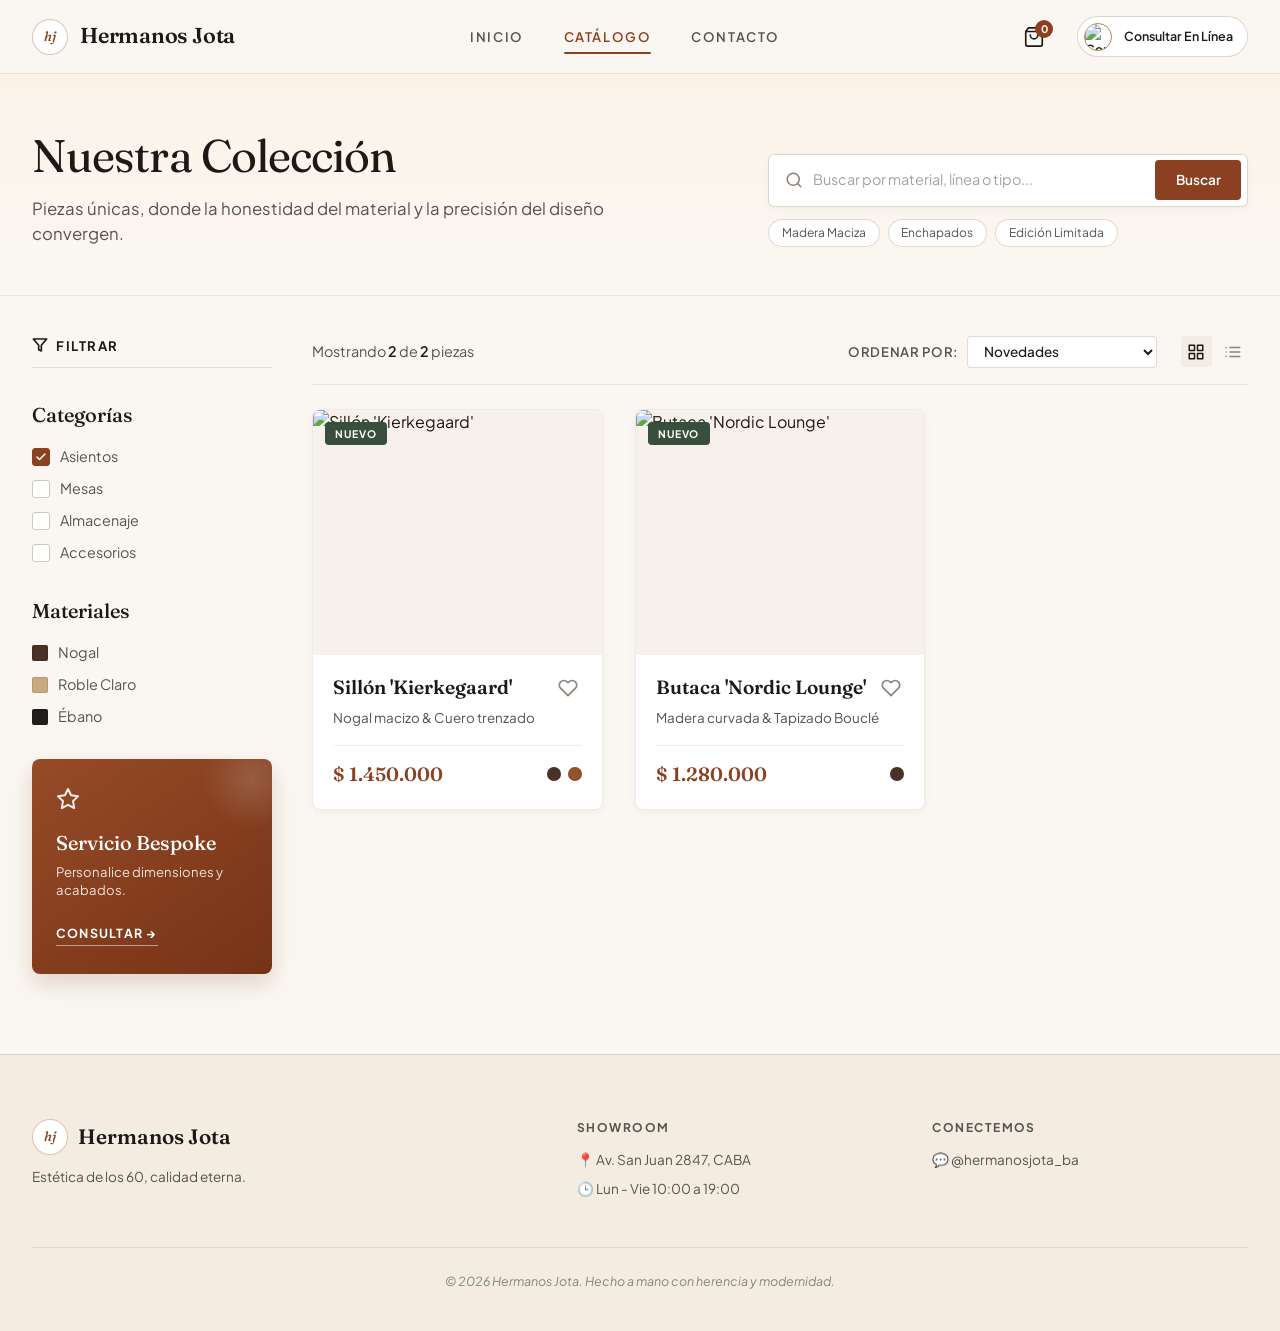
==== catalogo.html @ a41b7f8a "feat(catalog): create Hermanos Jota catalog view with bespoke filters and mid-century modern design" ====
<!DOCTYPE html>
<html lang="es">
<head>
  <meta charset="UTF-8">
  <meta name="viewport" content="width=device-width, initial-scale=1.0">
  <title>Nuestra Colección | Hermanos Jota - Mueblería de Autor</title>
  <meta name="description" content="Piezas únicas, donde la honestidad del material y la precisión del diseño convergen. Estética de los 60, calidad eterna.">
  <link rel="stylesheet" href="styles.css">
  <link rel="icon" href="data:image/svg+xml,<svg xmlns='http://www.w3.org/2000/svg' viewBox='0 0 100 100'><text y='.9em' font-size='90'>🪑</text></svg>">
</head>
<body>

  <!-- SITE HEADER -->
  <header class="site-header" id="siteHeader">
    <div class="nav-container">
      <a href="index.html" class="brand-logo">
        <span class="monogram-badge">hj</span>
        <span>Hermanos Jota</span>
      </a>

      <nav class="main-nav">
        <a href="#inicio" class="nav-link">Inicio</a>
        <a href="index.html" class="nav-link active">Catálogo</a>
        <a href="#contacto" class="nav-link">Contacto</a>
      </nav>

      <div class="nav-actions">
        <button class="cart-button" id="cartBtn" onclick="openCartModal()" aria-label="Ver carrito">
          <svg width="22" height="22" viewBox="0 0 24 24" fill="none" stroke="currentColor" stroke-width="1.8" stroke-linecap="round" stroke-linejoin="round">
            <path d="M6 2L3 6v14a2 2 0 0 0 2 2h14a2 2 0 0 0 2-2V6l-3-4z"></path>
            <line x1="3" y1="6" x2="21" y2="6"></line>
            <path d="M16 10a4 4 0 0 1-8 0"></path>
          </svg>
          <span class="cart-badge" id="cartCount">0</span>
        </button>

        <div class="consultant-pill" onclick="openBespokeModal('Consulta General')">
          <img src="https://images.unsplash.com/photo-1534528741775-53994a69daeb?auto=format&fit=crop&w=100&q=80" alt="Consultor en línea" class="consultant-avatar">
          <span>Consultar En Línea</span>
        </div>
      </div>
    </div>
  </header>

  <!-- HERO SECTION -->
  <section class="catalog-hero">
    <div class="hero-container">
      <div class="hero-copy">
        <h1 class="hero-title">Nuestra Colección</h1>
        <p class="hero-subtitle">Piezas únicas, donde la honestidad del material y la precisión del diseño convergen.</p>
      </div>

      <div class="hero-search-wrapper">
        <div class="search-box">
          <span class="search-icon">
            <svg width="18" height="18" viewBox="0 0 24 24" fill="none" stroke="currentColor" stroke-width="2" stroke-linecap="round" stroke-linejoin="round">
              <circle cx="11" cy="11" r="8"></circle>
              <line x1="21" y1="21" x2="16.65" y2="16.65"></line>
            </svg>
          </span>
          <input type="text" id="searchInput" class="search-input" placeholder="Buscar por material, línea o tipo...">
          <button id="searchBtn" class="search-btn">Buscar</button>
        </div>

        <div class="quick-tags">
          <button class="quick-tag-pill" data-tag="madera-maciza">Madera Maciza</button>
          <button class="quick-tag-pill" data-tag="enchapados">Enchapados</button>
          <button class="quick-tag-pill" data-tag="edicion-limitada">Edición Limitada</button>
        </div>
      </div>
    </div>
  </section>

  <!-- MAIN CATALOG CONTENT -->
  <main class="catalog-content-section" id="catalogSection">
    <div class="catalog-layout">
      
      <!-- SIDEBAR FILTERS -->
      <aside class="catalog-sidebar">
        <div class="filter-header">
          <svg width="16" height="16" viewBox="0 0 24 24" fill="none" stroke="currentColor" stroke-width="2.5" stroke-linecap="round" stroke-linejoin="round">
            <polygon points="22 3 2 3 10 12.46 10 19 14 21 14 12.46 22 3"></polygon>
          </svg>
          <span>FILTRAR</span>
        </div>

        <!-- Categorías -->
        <div class="filter-group">
          <h3 class="filter-group-title">Categorías</h3>
          <ul class="filter-list">
            <li class="filter-item active" data-category="asientos">
              <span class="custom-checkbox">
                <svg width="12" height="12" viewBox="0 0 24 24" fill="none" stroke="currentColor" stroke-width="3" stroke-linecap="round" stroke-linejoin="round">
                  <polyline points="20 6 9 17 4 12"></polyline>
                </svg>
              </span>
              <span>Asientos</span>
            </li>
            <li class="filter-item" data-category="mesas">
              <span class="custom-checkbox">
                <svg width="12" height="12" viewBox="0 0 24 24" fill="none" stroke="currentColor" stroke-width="3" stroke-linecap="round" stroke-linejoin="round">
                  <polyline points="20 6 9 17 4 12"></polyline>
                </svg>
              </span>
              <span>Mesas</span>
            </li>
            <li class="filter-item" data-category="almacenaje">
              <span class="custom-checkbox">
                <svg width="12" height="12" viewBox="0 0 24 24" fill="none" stroke="currentColor" stroke-width="3" stroke-linecap="round" stroke-linejoin="round">
                  <polyline points="20 6 9 17 4 12"></polyline>
                </svg>
              </span>
              <span>Almacenaje</span>
            </li>
            <li class="filter-item" data-category="accesorios">
              <span class="custom-checkbox">
                <svg width="12" height="12" viewBox="0 0 24 24" fill="none" stroke="currentColor" stroke-width="3" stroke-linecap="round" stroke-linejoin="round">
                  <polyline points="20 6 9 17 4 12"></polyline>
                </svg>
              </span>
              <span>Accesorios</span>
            </li>
          </ul>
        </div>

        <!-- Materiales -->
        <div class="filter-group">
          <h3 class="filter-group-title">Materiales</h3>
          <ul class="filter-list">
            <li class="filter-item active" data-material="nogal">
              <span class="material-swatch-box nogal"></span>
              <span>Nogal</span>
            </li>
            <li class="filter-item" data-material="roble">
              <span class="material-swatch-box roble"></span>
              <span>Roble Claro</span>
            </li>
            <li class="filter-item" data-material="ebano">
              <span class="material-swatch-box ebano"></span>
              <span>Ébano</span>
            </li>
          </ul>
        </div>

        <!-- Bespoke Callout Banner -->
        <div class="bespoke-card">
          <div class="bespoke-icon">
            <svg width="24" height="24" viewBox="0 0 24 24" fill="none" stroke="currentColor" stroke-width="2" stroke-linecap="round" stroke-linejoin="round">
              <path d="M12 2l3.09 6.26L22 9.27l-5 4.87 1.18 6.88L12 17.77l-6.18 3.25L7 14.14 2 9.27l6.91-1.01L12 2z"></path>
            </svg>
          </div>
          <h4 class="bespoke-title">Servicio Bespoke</h4>
          <p class="bespoke-text">Personalice dimensiones y acabados.</p>
          <a class="bespoke-cta" onclick="openBespokeModal()">
            CONSULTAR &rarr;
          </a>
        </div>
      </aside>

      <!-- MAIN CATALOG AREA -->
      <section class="catalog-main">
        <div class="catalog-toolbar">
          <div class="results-count">
            Mostrando <strong id="shownCount">12</strong> de <strong id="totalPiecesCount">48</strong> piezas
          </div>

          <div class="toolbar-controls">
            <div class="sort-wrapper">
              <span>ORDENAR POR:</span>
              <select id="sortSelect" class="sort-select">
                <option value="novedades">Novedades</option>
                <option value="precio-asc">Precio: Menor a Mayor</option>
                <option value="precio-desc">Precio: Mayor a Menor</option>
                <option value="alfabetico">Nombre (A - Z)</option>
              </select>
            </div>

            <div class="view-modes">
              <button class="view-btn active" id="gridViewBtn" title="Vista en cuadrícula">
                <svg width="18" height="18" viewBox="0 0 24 24" fill="none" stroke="currentColor" stroke-width="2" stroke-linecap="round" stroke-linejoin="round">
                  <rect x="3" y="3" width="7" height="7"></rect>
                  <rect x="14" y="3" width="7" height="7"></rect>
                  <rect x="14" y="14" width="7" height="7"></rect>
                  <rect x="3" y="14" width="7" height="7"></rect>
                </svg>
              </button>
              <button class="view-btn" id="listViewBtn" title="Vista en lista">
                <svg width="18" height="18" viewBox="0 0 24 24" fill="none" stroke="currentColor" stroke-width="2" stroke-linecap="round" stroke-linejoin="round">
                  <line x1="8" y1="6" x2="21" y2="6"></line>
                  <line x1="8" y1="12" x2="21" y2="12"></line>
                  <line x1="8" y1="18" x2="21" y2="18"></line>
                  <line x1="3" y1="6" x2="3.01" y2="6"></line>
                  <line x1="3" y1="12" x2="3.01" y2="12"></line>
                  <line x1="3" y1="18" x2="3.01" y2="18"></line>
                </svg>
              </button>
            </div>
          </div>
        </div>

        <!-- PRODUCTS GRID -->
        <div class="products-grid" id="productsGrid">
          <!-- Populated dynamically by app.js -->
        </div>

        <!-- PAGINATION -->
        <nav class="pagination-wrapper" id="paginationContainer" aria-label="Navegación de páginas">
          <!-- Populated by app.js -->
        </nav>
      </section>
    </div>
  </main>

  <!-- FOOTER -->
  <footer class="site-footer" id="contacto">
    <div class="footer-container">
      <div class="footer-brand">
        <div class="footer-brand-title">
          <span class="monogram-badge">hj</span>
          <span>Hermanos Jota</span>
        </div>
        <p class="footer-brand-tagline">Estética de los 60, calidad eterna.</p>
      </div>

      <div>
        <h4 class="footer-col-title">SHOWROOM</h4>
        <div class="footer-col-content">
          <p>📍 Av. San Juan 2847, CABA</p>
          <p>🕒 Lun - Vie 10:00 a 19:00</p>
        </div>
      </div>

      <div>
        <h4 class="footer-col-title">CONECTEMOS</h4>
        <div class="footer-col-content">
          <p>💬 <a href="https://instagram.com" target="_blank" rel="noopener">@hermanosjota_ba</a></p>
        </div>
      </div>
    </div>

    <div class="footer-bottom">
      &copy; 2026 Hermanos Jota. Hecho a mano con herencia y modernidad.
    </div>
  </footer>

  <!-- MODALS -->
  <!-- Product Details Modal -->
  <div class="modal-backdrop" id="productModal">
    <div class="modal-card">
      <button class="modal-close" onclick="closeModal('productModal')">&times;</button>
      <div id="productModalContent"></div>
    </div>
  </div>

  <!-- Bespoke Service Modal -->
  <div class="modal-backdrop" id="bespokeModal">
    <div class="modal-card">
      <button class="modal-close" onclick="closeModal('bespokeModal')">&times;</button>
      <h2 class="modal-title">Servicio Bespoke</h2>
      <p class="modal-subtitle">Cuéntanos sobre tu proyecto a medida y nuestro equipo de ebanistas te asesorará.</p>
      <form id="bespokeForm">
        <div class="form-group">
          <label class="form-label">Pieza o Tipología</label>
          <input type="text" id="bespokePieceInput" class="form-input" placeholder="Ej. Mesa Comedor o Credenza especial" required>
        </div>
        <div class="form-group">
          <label class="form-label">Madera / Acabado deseado</label>
          <select class="form-select">
            <option>Nogal Macizo</option>
            <option>Roble Claro al Aceite</option>
            <option>Ébano / Fresno Teñido</option>
            <option>Lenga Patagónica</option>
          </select>
        </div>
        <div class="form-group">
          <label class="form-label">Dimensiones aproximadas (cm)</label>
          <input type="text" class="form-input" placeholder="Ej. 240cm x 110cm x 75cm">
        </div>
        <div class="form-group">
          <label class="form-label">Email o WhatsApp de contacto</label>
          <input type="text" class="form-input" placeholder="tu@email.com o +54 9 11..." required>
        </div>
        <div class="form-group">
          <label class="form-label">Detalles adicionales</label>
          <textarea class="form-textarea" rows="3" placeholder="Comentarios sobre el espacio, vetas, herrajes..."></textarea>
        </div>
        <button type="submit" class="submit-btn">Enviar Solicitud</button>
      </form>
    </div>
  </div>

  <!-- Cart / Selection Modal -->
  <div class="modal-backdrop" id="cartModal">
    <div class="modal-card">
      <button class="modal-close" onclick="closeModal('cartModal')">&times;</button>
      <h2 class="modal-title">Tu Selección de Cotización</h2>
      <p class="modal-subtitle">Revisa las piezas seleccionadas para coordinar visita o envío.</p>
      <div id="cartItemsList" style="margin-bottom: 1.5rem;"></div>
      <div style="display: flex; justify-content: space-between; align-items: center; padding: 1rem 0; border-top: 2px solid var(--bg-secondary); margin-bottom: 1.5rem;">
        <span style="font-weight: 600; font-size: 1.1rem;">Estimado Total:</span>
        <span id="cartTotalAmount" style="font-family: var(--font-serif); font-size: 1.35rem; color: var(--accent-rust); font-weight: 700;">$ 0</span>
      </div>
      <button class="btn-primary" style="width: 100%;" onclick="closeModal('cartModal'); showToast('Cotización enviada a Hermanos Jota', '✓');">
        Solicitar Presupuesto Formal
      </button>
    </div>
  </div>

  <!-- Toast Notification Container -->
  <div class="toast-container" id="toastContainer"></div>

  <script src="app.js"></script>
</body>
</html>
---- styles.css ----
/* ==========================================================================
   HERMANOS JOTA - Mid-Century Modern Design System & Catalog Styles
   ========================================================================== */

@import url('https://fonts.googleapis.com/css2?family=Cinzel:wght@500;600;700&family=Fraunces:ital,opsz,wght@0,9..144,300..700;1,9..144,300..700&family=Plus+Jakarta+Sans:wght@300;400;500;600;700&display=swap');

:root {
  /* Color Palette - Warm Mid-Century Natural Tones */
  --bg-primary: #FAF7F2;
  --bg-secondary: #F3ECE2;
  --bg-tertiary: #EDE4D7;
  --bg-card: #FFFFFF;
  
  --text-primary: #1C1917;
  --text-secondary: #57534E;
  --text-muted: #8C827A;
  --text-light: #FAF7F2;
  
  --accent-rust: #8C4022;
  --accent-rust-hover: #73331A;
  --accent-rust-light: #FBF0EB;
  --accent-olive: #3D5A40;
  --accent-olive-bg: #EAF0EB;
  --accent-gold: #B48448;
  --accent-sand: #D8CCBE;
  
  /* Wood finishes */
  --wood-nogal: #4A3326;
  --wood-roble: #C9A980;
  --wood-ebano: #221E1C;
  --wood-cuero: #93532C;
  
  /* Typography */
  --font-serif: 'Fraunces', 'Cinzel', Georgia, serif;
  --font-sans: 'Plus Jakarta Sans', -apple-system, BlinkMacSystemFont, 'Segoe UI', Roboto, sans-serif;
  
  /* Elevation & Shadows */
  --shadow-sm: 0 2px 8px rgba(28, 25, 23, 0.04);
  --shadow-md: 0 8px 24px rgba(28, 25, 23, 0.06);
  --shadow-lg: 0 16px 36px rgba(28, 25, 23, 0.1);
  --shadow-hover: 0 20px 40px rgba(140, 64, 34, 0.08);
  
  /* Transitions */
  --transition-fast: 0.15s cubic-bezier(0.16, 1, 0.3, 1);
  --transition-smooth: 0.3s cubic-bezier(0.16, 1, 0.3, 1);
  --transition-bounce: 0.5s cubic-bezier(0.34, 1.56, 0.64, 1);
}

/* Reset & Base */
*, *::before, *::after {
  box-sizing: border-box;
  margin: 0;
  padding: 0;
}

html {
  scroll-behavior: smooth;
  font-size: 16px;
}

body {
  font-family: var(--font-sans);
  background-color: var(--bg-primary);
  color: var(--text-primary);
  line-height: 1.5;
  -webkit-font-smoothing: antialiased;
  -moz-osx-font-smoothing: grayscale;
  min-height: 100vh;
  display: flex;
  flex-direction: column;
}

img {
  max-width: 100%;
  height: auto;
  display: block;
}

button, input, select, textarea {
  font: inherit;
}

a {
  color: inherit;
  text-decoration: none;
}

/* ==========================================================================
   HEADER & NAVIGATION
   ========================================================================== */
.site-header {
  position: sticky;
  top: 0;
  z-index: 100;
  background-color: rgba(250, 247, 242, 0.95);
  backdrop-filter: blur(12px);
  -webkit-backdrop-filter: blur(12px);
  border-bottom: 1px solid rgba(216, 204, 190, 0.5);
  transition: box-shadow var(--transition-smooth);
}

.site-header.scrolled {
  box-shadow: var(--shadow-sm);
}

.nav-container {
  max-width: 1320px;
  margin: 0 auto;
  padding: 1rem 2rem;
  display: flex;
  align-items: center;
  justify-content: space-between;
}

.brand-logo {
  display: flex;
  align-items: center;
  gap: 0.75rem;
  font-family: var(--font-serif);
  font-size: 1.35rem;
  font-weight: 600;
  letter-spacing: -0.01em;
  color: var(--text-primary);
}

.monogram-badge {
  width: 36px;
  height: 36px;
  border-radius: 50%;
  border: 1px solid rgba(140, 64, 34, 0.3);
  display: flex;
  align-items: center;
  justify-content: center;
  font-family: var(--font-serif);
  font-size: 0.85rem;
  font-style: italic;
  font-weight: 500;
  color: var(--accent-rust);
  background-color: #FFFFFF;
}

.main-nav {
  display: flex;
  align-items: center;
  gap: 2.5rem;
}

.nav-link {
  font-size: 0.82rem;
  font-weight: 600;
  letter-spacing: 0.12em;
  text-transform: uppercase;
  color: var(--text-secondary);
  position: relative;
  padding: 0.25rem 0;
  transition: color var(--transition-fast);
}

.nav-link:hover {
  color: var(--accent-rust);
}

.nav-link.active {
  color: var(--accent-rust);
}

.nav-link.active::after {
  content: '';
  position: absolute;
  bottom: -4px;
  left: 0;
  width: 100%;
  height: 2px;
  background-color: var(--accent-rust);
  border-radius: 1px;
}

.nav-actions {
  display: flex;
  align-items: center;
  gap: 1.5rem;
}

.cart-button {
  background: transparent;
  border: none;
  cursor: pointer;
  position: relative;
  padding: 0.5rem;
  display: flex;
  align-items: center;
  color: var(--text-primary);
  transition: transform var(--transition-fast);
}

.cart-button:hover {
  transform: scale(1.08);
}

.cart-badge {
  position: absolute;
  top: 2px;
  right: 0px;
  background-color: var(--accent-rust);
  color: #FFFFFF;
  font-size: 0.65rem;
  font-weight: 700;
  width: 18px;
  height: 18px;
  border-radius: 50%;
  display: flex;
  align-items: center;
  justify-content: center;
}

.consultant-pill {
  display: flex;
  align-items: center;
  gap: 0.75rem;
  padding: 0.35rem 0.85rem 0.35rem 0.4rem;
  border-radius: 9999px;
  background: #FFFFFF;
  border: 1px solid rgba(216, 204, 190, 0.8);
  font-size: 0.78rem;
  font-weight: 600;
  color: var(--text-primary);
  cursor: pointer;
  transition: all var(--transition-smooth);
}

.consultant-pill:hover {
  border-color: var(--accent-rust);
  box-shadow: var(--shadow-sm);
  transform: translateY(-1px);
}

.consultant-avatar {
  width: 28px;
  height: 28px;
  border-radius: 50%;
  object-fit: cover;
  border: 1px solid var(--accent-gold);
}

/* ==========================================================================
   HERO / BANNER SECTION
   ========================================================================== */
.catalog-hero {
  background: linear-gradient(180deg, #FBF3E8 0%, #FAF7F2 100%);
  padding: 3.5rem 2rem 3rem;
  border-bottom: 1px solid rgba(216, 204, 190, 0.4);
}

.hero-container {
  max-width: 1320px;
  margin: 0 auto;
  display: flex;
  flex-direction: column;
  gap: 2rem;
}

@media (min-width: 992px) {
  .hero-container {
    flex-direction: row;
    align-items: flex-end;
    justify-content: space-between;
  }
}

.hero-copy {
  max-width: 580px;
}

.hero-title {
  font-family: var(--font-serif);
  font-size: 2.85rem;
  font-weight: 400;
  line-height: 1.15;
  letter-spacing: -0.02em;
  color: var(--text-primary);
  margin-bottom: 0.85rem;
}

.hero-subtitle {
  font-size: 1.05rem;
  color: var(--text-secondary);
  line-height: 1.5;
  font-weight: 400;
}

.hero-search-wrapper {
  max-width: 480px;
  width: 100%;
  display: flex;
  flex-direction: column;
  gap: 0.75rem;
}

.search-box {
  display: flex;
  background-color: #FFFFFF;
  border: 1px solid rgba(216, 204, 190, 0.8);
  border-radius: 6px;
  padding: 0.35rem 0.35rem 0.35rem 1rem;
  align-items: center;
  box-shadow: var(--shadow-sm);
  transition: all var(--transition-fast);
}

.search-box:focus-within {
  border-color: var(--accent-rust);
  box-shadow: 0 0 0 3px rgba(140, 64, 34, 0.12);
}

.search-icon {
  color: var(--text-muted);
  margin-right: 0.6rem;
  display: flex;
  align-items: center;
}

.search-input {
  border: none;
  outline: none;
  background: transparent;
  width: 100%;
  font-size: 0.9rem;
  color: var(--text-primary);
}

.search-input::placeholder {
  color: #A8A29E;
}

.search-btn {
  background-color: var(--accent-rust);
  color: #FFFFFF;
  border: none;
  border-radius: 4px;
  padding: 0.6rem 1.3rem;
  font-size: 0.85rem;
  font-weight: 600;
  cursor: pointer;
  transition: background-color var(--transition-fast);
}

.search-btn:hover {
  background-color: var(--accent-rust-hover);
}

.quick-tags {
  display: flex;
  flex-wrap: wrap;
  gap: 0.5rem;
}

.quick-tag-pill {
  background-color: #FFFFFF;
  border: 1px solid rgba(216, 204, 190, 0.7);
  border-radius: 9999px;
  padding: 0.25rem 0.8rem;
  font-size: 0.75rem;
  color: var(--text-secondary);
  cursor: pointer;
  transition: all var(--transition-fast);
}

.quick-tag-pill:hover,
.quick-tag-pill.active {
  background-color: var(--accent-rust-light);
  border-color: var(--accent-rust);
  color: var(--accent-rust);
  font-weight: 600;
}

/* ==========================================================================
   MAIN CATALOG LAYOUT
   ========================================================================== */
.catalog-content-section {
  max-width: 1320px;
  margin: 0 auto;
  padding: 2.5rem 2rem 5rem;
  width: 100%;
}

.catalog-layout {
  display: grid;
  grid-template-columns: 1fr;
  gap: 2.5rem;
}

@media (min-width: 992px) {
  .catalog-layout {
    grid-template-columns: 240px 1fr;
  }
}

/* ==========================================================================
   SIDEBAR & FILTERS
   ========================================================================== */
.catalog-sidebar {
  display: flex;
  flex-direction: column;
  gap: 2rem;
}

.filter-header {
  display: flex;
  align-items: center;
  gap: 0.5rem;
  font-size: 0.82rem;
  font-weight: 700;
  letter-spacing: 0.12em;
  text-transform: uppercase;
  color: var(--text-primary);
  padding-bottom: 0.75rem;
  border-bottom: 1px solid rgba(216, 204, 190, 0.6);
}

.filter-group {
  display: flex;
  flex-direction: column;
  gap: 1rem;
}

.filter-group-title {
  font-family: var(--font-serif);
  font-size: 1.25rem;
  font-weight: 500;
  color: var(--text-primary);
}

.filter-list {
  display: flex;
  flex-direction: column;
  gap: 0.65rem;
  list-style: none;
}

.filter-item {
  display: flex;
  align-items: center;
  gap: 0.65rem;
  cursor: pointer;
  user-select: none;
  font-size: 0.9rem;
  color: var(--text-secondary);
  transition: color var(--transition-fast);
}

.filter-item:hover {
  color: var(--text-primary);
}

.custom-checkbox {
  width: 18px;
  height: 18px;
  border: 1px solid #D1C7BD;
  border-radius: 3px;
  display: flex;
  align-items: center;
  justify-content: center;
  background-color: #FFFFFF;
  transition: all var(--transition-fast);
}

.filter-item.active .custom-checkbox {
  background-color: var(--accent-rust);
  border-color: var(--accent-rust);
}

.filter-item.active .custom-checkbox svg {
  display: block;
}

.custom-checkbox svg {
  display: none;
  stroke: #FFFFFF;
}

.material-swatch-box {
  width: 16px;
  height: 16px;
  border-radius: 2px;
  border: 1px solid rgba(0,0,0,0.1);
  display: inline-block;
}

.material-swatch-box.nogal { background-color: var(--wood-nogal); }
.material-swatch-box.roble { background-color: var(--wood-roble); }
.material-swatch-box.ebano { background-color: var(--wood-ebano); }

/* Bespoke Banner Box */
.bespoke-card {
  background: linear-gradient(145deg, #964B28 0%, #753316 100%);
  color: #FFFFFF;
  border-radius: 8px;
  padding: 1.75rem 1.5rem;
  position: relative;
  overflow: hidden;
  box-shadow: 0 10px 24px rgba(140, 64, 34, 0.2);
}

.bespoke-card::before {
  content: '';
  position: absolute;
  top: -30px;
  right: -30px;
  width: 100px;
  height: 100px;
  background: radial-gradient(circle, rgba(255,255,255,0.15) 0%, rgba(255,255,255,0) 70%);
  border-radius: 50%;
}

.bespoke-icon {
  margin-bottom: 0.85rem;
  opacity: 0.9;
}

.bespoke-title {
  font-family: var(--font-serif);
  font-size: 1.25rem;
  font-weight: 500;
  margin-bottom: 0.5rem;
  line-height: 1.2;
}

.bespoke-text {
  font-size: 0.82rem;
  color: rgba(255, 255, 255, 0.85);
  margin-bottom: 1.25rem;
  line-height: 1.4;
}

.bespoke-cta {
  display: inline-flex;
  align-items: center;
  gap: 0.4rem;
  font-size: 0.78rem;
  font-weight: 700;
  letter-spacing: 0.1em;
  text-transform: uppercase;
  color: #FFFFFF;
  border-bottom: 1px solid rgba(255, 255, 255, 0.5);
  padding-bottom: 2px;
  cursor: pointer;
  transition: all var(--transition-fast);
}

.bespoke-cta:hover {
  border-bottom-color: #FFFFFF;
  transform: translateX(3px);
}

/* ==========================================================================
   CATALOG GRID CONTROLS & PRODUCTS
   ========================================================================== */
.catalog-main {
  display: flex;
  flex-direction: column;
  gap: 1.5rem;
}

.catalog-toolbar {
  display: flex;
  align-items: center;
  justify-content: space-between;
  padding-bottom: 1rem;
  border-bottom: 1px solid rgba(216, 204, 190, 0.5);
  flex-wrap: wrap;
  gap: 1rem;
}

.results-count {
  font-size: 0.9rem;
  color: var(--text-secondary);
}

.results-count strong {
  color: var(--text-primary);
  font-weight: 600;
}

.toolbar-controls {
  display: flex;
  align-items: center;
  gap: 1.5rem;
}

.sort-wrapper {
  display: flex;
  align-items: center;
  gap: 0.5rem;
  font-size: 0.82rem;
  font-weight: 600;
  letter-spacing: 0.05em;
  color: var(--text-secondary);
  text-transform: uppercase;
}

.sort-select {
  border: 1px solid rgba(216, 204, 190, 0.7);
  background: #FFFFFF;
  border-radius: 4px;
  padding: 0.35rem 0.75rem;
  font-size: 0.85rem;
  font-weight: 500;
  color: var(--text-primary);
  cursor: pointer;
  outline: none;
}

.sort-select:focus {
  border-color: var(--accent-rust);
}

.view-modes {
  display: flex;
  align-items: center;
  gap: 0.35rem;
}

.view-btn {
  background: transparent;
  border: none;
  padding: 0.4rem;
  cursor: pointer;
  color: var(--text-muted);
  border-radius: 4px;
  display: flex;
  align-items: center;
  justify-content: center;
  transition: all var(--transition-fast);
}

.view-btn:hover,
.view-btn.active {
  color: var(--text-primary);
  background-color: var(--bg-secondary);
}

/* Products Grid */
.products-grid {
  display: grid;
  grid-template-columns: repeat(1, 1fr);
  gap: 2rem;
}

@media (min-width: 640px) {
  .products-grid {
    grid-template-columns: repeat(2, 1fr);
  }
}

@media (min-width: 1024px) {
  .products-grid {
    grid-template-columns: repeat(3, 1fr);
  }
}

/* List view mode */
.products-grid.list-view {
  grid-template-columns: 1fr;
  gap: 1.5rem;
}

.products-grid.list-view .product-card {
  flex-direction: row;
}

.products-grid.list-view .product-image-container {
  width: 260px;
  padding-top: 0;
  height: 100%;
  min-height: 200px;
  flex-shrink: 0;
}

/* Product Card */
.product-card {
  background: var(--bg-card);
  border-radius: 8px;
  overflow: hidden;
  box-shadow: var(--shadow-sm);
  display: flex;
  flex-direction: column;
  transition: all var(--transition-smooth);
  position: relative;
  border: 1px solid rgba(216, 204, 190, 0.4);
}

.product-card:hover {
  transform: translateY(-4px);
  box-shadow: var(--shadow-hover);
  border-color: rgba(140, 64, 34, 0.3);
}

.product-image-container {
  position: relative;
  width: 100%;
  padding-top: 85%; /* High aesthetic aspect ratio */
  background-color: #F6F1EA;
  overflow: hidden;
}

.product-image {
  position: absolute;
  top: 0;
  left: 0;
  width: 100%;
  height: 100%;
  object-fit: cover;
  transition: transform 0.6s cubic-bezier(0.16, 1, 0.3, 1);
}

.product-card:hover .product-image {
  transform: scale(1.06);
}

/* Badges */
.card-badge {
  position: absolute;
  top: 12px;
  left: 12px;
  padding: 0.25rem 0.65rem;
  border-radius: 4px;
  font-size: 0.65rem;
  font-weight: 700;
  letter-spacing: 0.08em;
  text-transform: uppercase;
  z-index: 2;
}

.badge-nuevo {
  background-color: #384F3B;
  color: #FFFFFF;
}

.badge-agotado {
  background-color: #D3C4B4;
  color: #4A423A;
}

.badge-sustentable {
  background-color: #4D6443;
  color: #FFFFFF;
}

/* Card Content */
.product-info {
  padding: 1.25rem;
  display: flex;
  flex-direction: column;
  gap: 0.45rem;
  flex-grow: 1;
}

.product-header-row {
  display: flex;
  align-items: flex-start;
  justify-content: space-between;
  gap: 0.5rem;
}

.product-title {
  font-family: var(--font-serif);
  font-size: 1.2rem;
  font-weight: 600;
  color: var(--text-primary);
  line-height: 1.25;
  cursor: pointer;
  transition: color var(--transition-fast);
}

.product-title:hover {
  color: var(--accent-rust);
}

.favorite-btn {
  background: transparent;
  border: none;
  cursor: pointer;
  color: var(--text-muted);
  padding: 0.2rem;
  display: flex;
  align-items: center;
  justify-content: center;
  transition: all var(--transition-fast);
}

.favorite-btn:hover {
  color: var(--accent-rust);
  transform: scale(1.15);
}

.favorite-btn.active {
  color: var(--accent-rust);
}

.favorite-btn.active svg {
  fill: var(--accent-rust);
  stroke: var(--accent-rust);
}

.product-desc {
  font-size: 0.84rem;
  color: var(--text-secondary);
  line-height: 1.35;
  min-height: 2.2em;
}

.product-footer-row {
  margin-top: auto;
  padding-top: 0.85rem;
  display: flex;
  align-items: center;
  justify-content: space-between;
  border-top: 1px solid rgba(216, 204, 190, 0.4);
}

.product-price {
  font-family: var(--font-serif);
  font-size: 1.2rem;
  font-weight: 600;
  color: var(--accent-rust);
}

.product-meta {
  display: flex;
  align-items: center;
  gap: 0.4rem;
}

.color-dot {
  width: 14px;
  height: 14px;
  border-radius: 50%;
  border: 1px solid rgba(0,0,0,0.1);
  display: inline-block;
}

.stock-tag {
  background-color: #F2ECE4;
  color: #7D7063;
  padding: 0.15rem 0.45rem;
  border-radius: 4px;
  font-size: 0.7rem;
  font-weight: 600;
}

/* ==========================================================================
   PAGINATION
   ========================================================================== */
.pagination-wrapper {
  display: flex;
  align-items: center;
  justify-content: center;
  gap: 0.4rem;
  margin-top: 3.5rem;
}

.page-btn {
  width: 38px;
  height: 38px;
  border-radius: 4px;
  border: 1px solid transparent;
  background-color: #F1ECE3;
  color: var(--text-secondary);
  font-size: 0.85rem;
  font-weight: 600;
  cursor: pointer;
  display: flex;
  align-items: center;
  justify-content: center;
  transition: all var(--transition-fast);
}

.page-btn:hover:not(:disabled) {
  background-color: #E6DECE;
  color: var(--text-primary);
}

.page-btn:disabled {
  opacity: 0.4;
  cursor: not-allowed;
}

.page-btn.active {
  background-color: #7C3D1E;
  color: #FFFFFF;
}

.page-ellipsis {
  padding: 0 0.35rem;
  color: var(--text-muted);
}

/* ==========================================================================
   FOOTER
   ========================================================================== */
.site-footer {
  background-color: #F4ECE1;
  border-top: 1px solid rgba(216, 204, 190, 0.8);
  padding: 4rem 2rem 2.5rem;
  margin-top: auto;
}

.footer-container {
  max-width: 1320px;
  margin: 0 auto;
  display: grid;
  grid-template-columns: 1fr;
  gap: 2.5rem;
}

@media (min-width: 768px) {
  .footer-container {
    grid-template-columns: 1.6fr 1fr 1fr;
  }
}

.footer-brand {
  display: flex;
  flex-direction: column;
  gap: 0.75rem;
}

.footer-brand-title {
  display: flex;
  align-items: center;
  gap: 0.65rem;
  font-family: var(--font-serif);
  font-size: 1.3rem;
  font-weight: 600;
  color: var(--text-primary);
}

.footer-brand-tagline {
  font-size: 0.85rem;
  color: var(--text-secondary);
}

.footer-col-title {
  font-size: 0.75rem;
  font-weight: 700;
  letter-spacing: 0.12em;
  text-transform: uppercase;
  color: var(--text-secondary);
  margin-bottom: 0.85rem;
}

.footer-col-content {
  display: flex;
  flex-direction: column;
  gap: 0.5rem;
  font-size: 0.85rem;
  color: var(--text-secondary);
}

.footer-col-content a:hover {
  color: var(--accent-rust);
}

.footer-bottom {
  max-width: 1320px;
  margin: 3rem auto 0;
  padding-top: 1.5rem;
  border-top: 1px solid rgba(216, 204, 190, 0.6);
  text-align: center;
  font-size: 0.78rem;
  font-style: italic;
  color: var(--text-muted);
}

/* ==========================================================================
   MODALS & DRAWERS
   ========================================================================== */
.modal-backdrop {
  position: fixed;
  inset: 0;
  background-color: rgba(28, 25, 23, 0.65);
  backdrop-filter: blur(5px);
  -webkit-backdrop-filter: blur(5px);
  z-index: 200;
  display: flex;
  align-items: center;
  justify-content: center;
  padding: 1.5rem;
  opacity: 0;
  visibility: hidden;
  transition: all var(--transition-smooth);
}

.modal-backdrop.open {
  opacity: 1;
  visibility: visible;
}

.modal-card {
  background: var(--bg-card);
  border-radius: 12px;
  max-width: 650px;
  width: 100%;
  max-height: 90vh;
  overflow-y: auto;
  padding: 2.5rem;
  position: relative;
  box-shadow: var(--shadow-lg);
  transform: scale(0.95);
  transition: transform var(--transition-smooth);
}

.modal-backdrop.open .modal-card {
  transform: scale(1);
}

.modal-close {
  position: absolute;
  top: 1.25rem;
  right: 1.25rem;
  background: transparent;
  border: none;
  font-size: 1.5rem;
  color: var(--text-muted);
  cursor: pointer;
  width: 34px;
  height: 34px;
  display: flex;
  align-items: center;
  justify-content: center;
  border-radius: 50%;
  transition: all var(--transition-fast);
}

.modal-close:hover {
  background-color: var(--bg-secondary);
  color: var(--text-primary);
}

.modal-title {
  font-family: var(--font-serif);
  font-size: 1.65rem;
  color: var(--text-primary);
  margin-bottom: 0.5rem;
}

.modal-subtitle {
  font-size: 0.88rem;
  color: var(--text-secondary);
  margin-bottom: 1.75rem;
}

/* Product Detail Modal Content */
.modal-product-layout {
  display: grid;
  grid-template-columns: 1fr;
  gap: 2rem;
}

@media (min-width: 600px) {
  .modal-product-layout {
    grid-template-columns: 1fr 1.2fr;
  }
}

.modal-product-image {
  border-radius: 8px;
  width: 100%;
  height: 280px;
  object-fit: cover;
}

.modal-product-details {
  display: flex;
  flex-direction: column;
  gap: 1rem;
}

.modal-price {
  font-family: var(--font-serif);
  font-size: 1.5rem;
  color: var(--accent-rust);
  font-weight: 700;
}

.modal-actions {
  display: flex;
  gap: 0.75rem;
  margin-top: 1rem;
}

/* Form Styles */
.form-group {
  display: flex;
  flex-direction: column;
  gap: 0.4rem;
  margin-bottom: 1.25rem;
}

.form-label {
  font-size: 0.82rem;
  font-weight: 600;
  color: var(--text-secondary);
}

.form-input,
.form-select,
.form-textarea {
  border: 1px solid rgba(216, 204, 190, 0.9);
  border-radius: 6px;
  padding: 0.7rem 0.85rem;
  font-size: 0.9rem;
  background-color: #FFFFFF;
  color: var(--text-primary);
  outline: none;
  transition: border-color var(--transition-fast);
}

.form-input:focus,
.form-select:focus,
.form-textarea:focus {
  border-color: var(--accent-rust);
  box-shadow: 0 0 0 3px rgba(140, 64, 34, 0.1);
}

.btn-primary {
  background-color: var(--accent-rust);
  color: #FFFFFF;
  border: none;
  border-radius: 6px;
  padding: 0.85rem 1.5rem;
  font-size: 0.9rem;
  font-weight: 600;
  cursor: pointer;
  display: inline-flex;
  align-items: center;
  justify-content: center;
  gap: 0.5rem;
  transition: background-color var(--transition-fast);
}

.btn-primary:hover {
  background-color: var(--accent-rust-hover);
}

.btn-secondary {
  background-color: #F1ECE3;
  color: var(--text-primary);
  border: 1px solid rgba(216, 204, 190, 0.8);
  border-radius: 6px;
  padding: 0.85rem 1.5rem;
  font-size: 0.9rem;
  font-weight: 600;
  cursor: pointer;
  display: inline-flex;
  align-items: center;
  justify-content: center;
  gap: 0.5rem;
  transition: all var(--transition-fast);
}

.btn-secondary:hover {
  background-color: #E6DECE;
}

/* Toast Notifications */
.toast-container {
  position: fixed;
  bottom: 2rem;
  right: 2rem;
  z-index: 300;
  display: flex;
  flex-direction: column;
  gap: 0.5rem;
}

.toast {
  background: var(--text-primary);
  color: #FFFFFF;
  padding: 0.85rem 1.25rem;
  border-radius: 6px;
  font-size: 0.85rem;
  box-shadow: var(--shadow-lg);
  display: flex;
  align-items: center;
  gap: 0.75rem;
  animation: slideUp 0.3s cubic-bezier(0.16, 1, 0.3, 1);
}

@keyframes slideUp {
  from {
    opacity: 0;
    transform: translateY(12px);
  }
  to {
    opacity: 1;
    transform: translateY(0);
  }
}
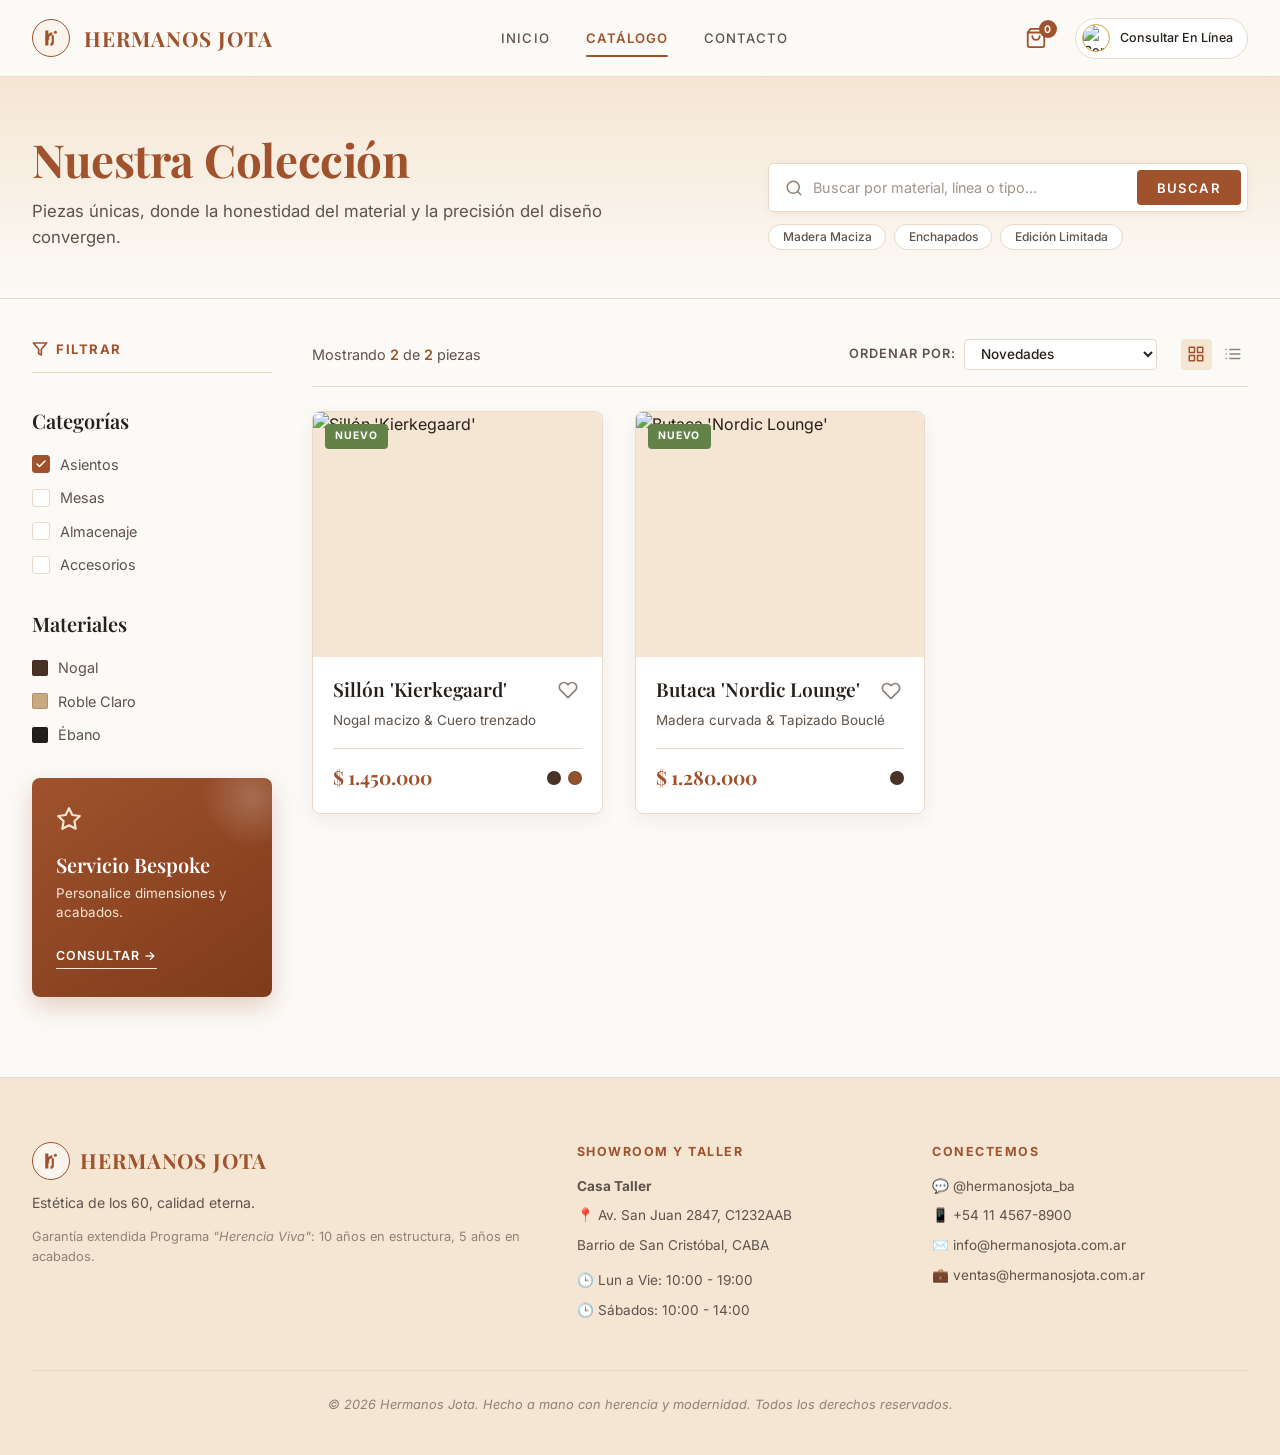
==== commit e5380eae: "fix(branding): apply official brand manual colors, typography and guidelines (Manual de Marca 2026)" ====
--- a/catalogo.html
+++ b/catalogo.html
@@ -3,10 +3,10 @@
 <head>
   <meta charset="UTF-8">
   <meta name="viewport" content="width=device-width, initial-scale=1.0">
-  <title>Nuestra Colección | Hermanos Jota - Mueblería de Autor</title>
+  <title>Nuestra Colección | Hermanos Jota — Manual Oficial 2026</title>
   <meta name="description" content="Piezas únicas, donde la honestidad del material y la precisión del diseño convergen. Estética de los 60, calidad eterna.">
   <link rel="stylesheet" href="styles.css">
-  <link rel="icon" href="data:image/svg+xml,<svg xmlns='http://www.w3.org/2000/svg' viewBox='0 0 100 100'><text y='.9em' font-size='90'>🪑</text></svg>">
+  <link rel="icon" href="data:image/svg+xml,<svg xmlns='http://www.w3.org/2000/svg' viewBox='0 0 100 100'><circle cx='50' cy='50' r='48' fill='%23F5E6D3' stroke='%23A0522D' stroke-width='4'/><text x='50%' y='60%' text-anchor='middle' font-family='serif' font-weight='bold' font-size='42' fill='%23A0522D'>hj</text></svg>">
 </head>
 <body>
 
@@ -14,7 +14,17 @@
   <header class="site-header" id="siteHeader">
     <div class="nav-container">
       <a href="index.html" class="brand-logo">
-        <span class="monogram-badge">hj</span>
+        <span class="monogram-badge">
+          <!-- Monograma Oficial 'hj' en Siena Tostado (#A0522D) -->
+          <svg class="monogram-svg" viewBox="0 0 100 100">
+            <!-- Letra h estilizada con semicírculo característico de la marca -->
+            <path d="M24 16 v68 h14 v-28 c0-11 8-18 18-18 v-14 c-8 0-14 4-18 10 v-18 Z" fill="#A0522D"/>
+            <path d="M42 42 A 18 18 0 0 0 24 60 h 18 Z" fill="#A0522D" opacity="0.9"/>
+            <!-- Letra j estilizada con punto circular -->
+            <circle cx="70" cy="24" r="7" fill="#A0522D"/>
+            <path d="M63 38 v34 c0 10 -7 14 -15 14 v-13 c4 0 5-1 5-5 v-30 Z" fill="#A0522D"/>
+          </svg>
+        </span>
         <span>Hermanos Jota</span>
       </a>
 
@@ -25,8 +35,8 @@
       </nav>
 
       <div class="nav-actions">
-        <button class="cart-button" id="cartBtn" onclick="openCartModal()" aria-label="Ver carrito">
-          <svg width="22" height="22" viewBox="0 0 24 24" fill="none" stroke="currentColor" stroke-width="1.8" stroke-linecap="round" stroke-linejoin="round">
+        <button class="cart-button" id="cartBtn" onclick="openCartModal()" aria-label="Ver carrito de cotización">
+          <svg width="22" height="22" viewBox="0 0 24 24" fill="none" stroke="#A0522D" stroke-width="2" stroke-linecap="round" stroke-linejoin="round">
             <path d="M6 2L3 6v14a2 2 0 0 0 2 2h14a2 2 0 0 0 2-2V6l-3-4z"></path>
             <line x1="3" y1="6" x2="21" y2="6"></line>
             <path d="M16 10a4 4 0 0 1-8 0"></path>
@@ -43,7 +53,7 @@
   </header>
 
   <!-- HERO SECTION -->
-  <section class="catalog-hero">
+  <section class="catalog-hero" id="inicio">
     <div class="hero-container">
       <div class="hero-copy">
         <h1 class="hero-title">Nuestra Colección</h1>
@@ -145,7 +155,7 @@
         <!-- Bespoke Callout Banner -->
         <div class="bespoke-card">
           <div class="bespoke-icon">
-            <svg width="24" height="24" viewBox="0 0 24 24" fill="none" stroke="currentColor" stroke-width="2" stroke-linecap="round" stroke-linejoin="round">
+            <svg width="26" height="26" viewBox="0 0 24 24" fill="none" stroke="currentColor" stroke-width="2" stroke-linecap="round" stroke-linejoin="round">
               <path d="M12 2l3.09 6.26L22 9.27l-5 4.87 1.18 6.88L12 17.77l-6.18 3.25L7 14.14 2 9.27l6.91-1.01L12 2z"></path>
             </svg>
           </div>
@@ -211,35 +221,51 @@
     </div>
   </main>
 
-  <!-- FOOTER -->
+  <!-- FOOTER OFICIAL -->
   <footer class="site-footer" id="contacto">
     <div class="footer-container">
       <div class="footer-brand">
         <div class="footer-brand-title">
-          <span class="monogram-badge">hj</span>
+          <span class="monogram-badge">
+            <svg class="monogram-svg" viewBox="0 0 100 100">
+              <path d="M24 16 v68 h14 v-28 c0-11 8-18 18-18 v-14 c-8 0-14 4-18 10 v-18 Z" fill="#A0522D"/>
+              <path d="M42 42 A 18 18 0 0 0 24 60 h 18 Z" fill="#A0522D" opacity="0.9"/>
+              <circle cx="70" cy="24" r="7" fill="#A0522D"/>
+              <path d="M63 38 v34 c0 10 -7 14 -15 14 v-13 c4 0 5-1 5-5 v-30 Z" fill="#A0522D"/>
+            </svg>
+          </span>
           <span>Hermanos Jota</span>
         </div>
         <p class="footer-brand-tagline">Estética de los 60, calidad eterna.</p>
+        <p style="font-size: 0.8rem; color: var(--text-muted);">
+          Garantía extendida Programa <em>"Herencia Viva"</em>: 10 años en estructura, 5 años en acabados.
+        </p>
       </div>
 
       <div>
-        <h4 class="footer-col-title">SHOWROOM</h4>
+        <h4 class="footer-col-title">SHOWROOM Y TALLER</h4>
         <div class="footer-col-content">
-          <p>📍 Av. San Juan 2847, CABA</p>
-          <p>🕒 Lun - Vie 10:00 a 19:00</p>
+          <p><strong>Casa Taller</strong></p>
+          <p>📍 Av. San Juan 2847, C1232AAB</p>
+          <p>Barrio de San Cristóbal, CABA</p>
+          <p style="margin-top: 0.35rem;">🕒 Lun a Vie: 10:00 - 19:00</p>
+          <p>🕒 Sábados: 10:00 - 14:00</p>
         </div>
       </div>
 
       <div>
         <h4 class="footer-col-title">CONECTEMOS</h4>
         <div class="footer-col-content">
-          <p>💬 <a href="https://instagram.com" target="_blank" rel="noopener">@hermanosjota_ba</a></p>
+          <p>💬 <a href="https://instagram.com/hermanosjota_ba" target="_blank" rel="noopener">@hermanosjota_ba</a></p>
+          <p>📱 <a href="https://wa.me/541145678900" target="_blank" rel="noopener">+54 11 4567-8900</a></p>
+          <p>✉️ <a href="mailto:info@hermanosjota.com.ar">info@hermanosjota.com.ar</a></p>
+          <p>💼 <a href="mailto:ventas@hermanosjota.com.ar">ventas@hermanosjota.com.ar</a></p>
         </div>
       </div>
     </div>
 
     <div class="footer-bottom">
-      &copy; 2026 Hermanos Jota. Hecho a mano con herencia y modernidad.
+      &copy; 2026 Hermanos Jota. Hecho a mano con herencia y modernidad. Todos los derechos reservados.
     </div>
   </footer>
 
@@ -247,7 +273,7 @@
   <!-- Product Details Modal -->
   <div class="modal-backdrop" id="productModal">
     <div class="modal-card">
-      <button class="modal-close" onclick="closeModal('productModal')">&times;</button>
+      <button class="modal-close" onclick="closeModal('productModal')" aria-label="Cerrar">&times;</button>
       <div id="productModalContent"></div>
     </div>
   </div>
@@ -255,7 +281,7 @@
   <!-- Bespoke Service Modal -->
   <div class="modal-backdrop" id="bespokeModal">
     <div class="modal-card">
-      <button class="modal-close" onclick="closeModal('bespokeModal')">&times;</button>
+      <button class="modal-close" onclick="closeModal('bespokeModal')" aria-label="Cerrar">&times;</button>
       <h2 class="modal-title">Servicio Bespoke</h2>
       <p class="modal-subtitle">Cuéntanos sobre tu proyecto a medida y nuestro equipo de ebanistas te asesorará.</p>
       <form id="bespokeForm">
@@ -266,10 +292,11 @@
         <div class="form-group">
           <label class="form-label">Madera / Acabado deseado</label>
           <select class="form-select">
-            <option>Nogal Macizo</option>
+            <option>Nogal Macizo (Siena Tostado)</option>
             <option>Roble Claro al Aceite</option>
-            <option>Ébano / Fresno Teñido</option>
-            <option>Lenga Patagónica</option>
+            <option>Ébano / Fresno Teñido Oscuro</option>
+            <option>Lenga Patagónica Maciza</option>
+            <option>Algarrobo / Quebracho / Caldén Nativo</option>
           </select>
         </div>
         <div class="form-group">
@@ -282,9 +309,9 @@
         </div>
         <div class="form-group">
           <label class="form-label">Detalles adicionales</label>
-          <textarea class="form-textarea" rows="3" placeholder="Comentarios sobre el espacio, vetas, herrajes..."></textarea>
-        </div>
-        <button type="submit" class="submit-btn">Enviar Solicitud</button>
+          <textarea class="form-textarea" rows="3" placeholder="Comentarios sobre el espacio, vetas, herrajes de latón..."></textarea>
+        </div>
+        <button type="submit" class="btn-primary" style="width: 100%;">Enviar Solicitud Bespoke</button>
       </form>
     </div>
   </div>
@@ -292,13 +319,13 @@
   <!-- Cart / Selection Modal -->
   <div class="modal-backdrop" id="cartModal">
     <div class="modal-card">
-      <button class="modal-close" onclick="closeModal('cartModal')">&times;</button>
+      <button class="modal-close" onclick="closeModal('cartModal')" aria-label="Cerrar">&times;</button>
       <h2 class="modal-title">Tu Selección de Cotización</h2>
-      <p class="modal-subtitle">Revisa las piezas seleccionadas para coordinar visita o envío.</p>
+      <p class="modal-subtitle">Revisa las piezas seleccionadas para coordinar visita a la Casa Taller o envío.</p>
       <div id="cartItemsList" style="margin-bottom: 1.5rem;"></div>
-      <div style="display: flex; justify-content: space-between; align-items: center; padding: 1rem 0; border-top: 2px solid var(--bg-secondary); margin-bottom: 1.5rem;">
+      <div style="display: flex; justify-content: space-between; align-items: center; padding: 1rem 0; border-top: 2px solid var(--border-color); margin-bottom: 1.5rem;">
         <span style="font-weight: 600; font-size: 1.1rem;">Estimado Total:</span>
-        <span id="cartTotalAmount" style="font-family: var(--font-serif); font-size: 1.35rem; color: var(--accent-rust); font-weight: 700;">$ 0</span>
+        <span id="cartTotalAmount" style="font-family: var(--font-serif); font-size: 1.45rem; color: var(--siena-tostado); font-weight: 700;">$ 0</span>
       </div>
       <button class="btn-primary" style="width: 100%;" onclick="closeModal('cartModal'); showToast('Cotización enviada a Hermanos Jota', '✓');">
         Solicitar Presupuesto Formal
--- a/styles.css
+++ b/styles.css
@@ -1,49 +1,57 @@
 /* ==========================================================================
-   HERMANOS JOTA - Mid-Century Modern Design System & Catalog Styles
+   HERMANOS JOTA - Manual de Marca Oficial (Buenos Aires · 2026)
    ========================================================================== */
 
-@import url('https://fonts.googleapis.com/css2?family=Cinzel:wght@500;600;700&family=Fraunces:ital,opsz,wght@0,9..144,300..700;1,9..144,300..700&family=Plus+Jakarta+Sans:wght@300;400;500;600;700&display=swap');
+@import url('https://fonts.googleapis.com/css2?family=Inter:wght@300;400;500;600;700&family=Playfair+Display:ital,wght@0,400;0,600;0,700;1,400&display=swap');
 
 :root {
-  /* Color Palette - Warm Mid-Century Natural Tones */
-  --bg-primary: #FAF7F2;
-  --bg-secondary: #F3ECE2;
-  --bg-tertiary: #EDE4D7;
+  /* ==========================================================================
+     PALETA DE COLORES OFICIAL (Manual de Marca - Página 06)
+     ========================================================================== */
+  --siena-tostado: #A0522D;       /* Color principal de marca, títulos principales */
+  --siena-tostado-hover: #863F1E;
+  --siena-tostado-light: #F7EFE9;
+  
+  --verde-salvia: #87A96B;        /* Acento secundario, sustentabilidad */
+  --verde-salvia-bg: #EFF5EC;
+  --verde-salvia-dark: #628248;
+
+  --alabastro-calido: #F5E6D3;    /* Fondos principales, fotografía */
+  --alabastro-light: #FAF4EC;
+  --alabastro-tint: #FCFAF7;
+
+  --vara-de-oro: #D4A437;         /* Detalles premium, acentos */
+  --vara-de-oro-light: #FBF6EC;
+
+  --rosa-polvoriento: #C47A6D;    /* Acentos suaves, detalles femeninos */
+  --rosa-polvoriento-light: #F9EFEB;
+
+  /* Text & Structure */
+  --text-primary: #26201B;
+  --text-secondary: #5E534B;
+  --text-muted: #8E8278;
   --bg-card: #FFFFFF;
-  
-  --text-primary: #1C1917;
-  --text-secondary: #57534E;
-  --text-muted: #8C827A;
-  --text-light: #FAF7F2;
-  
-  --accent-rust: #8C4022;
-  --accent-rust-hover: #73331A;
-  --accent-rust-light: #FBF0EB;
-  --accent-olive: #3D5A40;
-  --accent-olive-bg: #EAF0EB;
-  --accent-gold: #B48448;
-  --accent-sand: #D8CCBE;
-  
-  /* Wood finishes */
+  --border-color: #E8D9C8;
+  --border-focus: #A0522D;
+
+  /* Material Wood Swatches */
   --wood-nogal: #4A3326;
   --wood-roble: #C9A980;
   --wood-ebano: #221E1C;
-  --wood-cuero: #93532C;
-  
+
   /* Typography */
-  --font-serif: 'Fraunces', 'Cinzel', Georgia, serif;
-  --font-sans: 'Plus Jakarta Sans', -apple-system, BlinkMacSystemFont, 'Segoe UI', Roboto, sans-serif;
-  
-  /* Elevation & Shadows */
-  --shadow-sm: 0 2px 8px rgba(28, 25, 23, 0.04);
-  --shadow-md: 0 8px 24px rgba(28, 25, 23, 0.06);
-  --shadow-lg: 0 16px 36px rgba(28, 25, 23, 0.1);
-  --shadow-hover: 0 20px 40px rgba(140, 64, 34, 0.08);
-  
+  --font-serif: 'Playfair Display', Georgia, serif;
+  --font-sans: 'Inter', -apple-system, BlinkMacSystemFont, 'Segoe UI', Roboto, sans-serif;
+
+  /* Elevation */
+  --shadow-subtle: 0 2px 10px rgba(74, 51, 38, 0.05);
+  --shadow-card: 0 6px 18px rgba(74, 51, 38, 0.07);
+  --shadow-hover: 0 16px 32px rgba(160, 82, 45, 0.12);
+  --shadow-modal: 0 24px 48px rgba(38, 32, 27, 0.2);
+
   /* Transitions */
-  --transition-fast: 0.15s cubic-bezier(0.16, 1, 0.3, 1);
-  --transition-smooth: 0.3s cubic-bezier(0.16, 1, 0.3, 1);
-  --transition-bounce: 0.5s cubic-bezier(0.34, 1.56, 0.64, 1);
+  --transition-fast: 0.15s ease-out;
+  --transition-smooth: 0.25s cubic-bezier(0.16, 1, 0.3, 1);
 }
 
 /* Reset & Base */
@@ -60,11 +68,10 @@
 
 body {
   font-family: var(--font-sans);
-  background-color: var(--bg-primary);
+  background-color: var(--alabastro-tint);
   color: var(--text-primary);
-  line-height: 1.5;
+  line-height: 1.6;
   -webkit-font-smoothing: antialiased;
-  -moz-osx-font-smoothing: grayscale;
   min-height: 100vh;
   display: flex;
   flex-direction: column;
@@ -77,7 +84,7 @@
 }
 
 button, input, select, textarea {
-  font: inherit;
+  font-family: var(--font-sans);
 }
 
 a {
@@ -86,27 +93,27 @@
 }
 
 /* ==========================================================================
-   HEADER & NAVIGATION
+   HEADER & NAVBAR
    ========================================================================== */
 .site-header {
   position: sticky;
   top: 0;
   z-index: 100;
-  background-color: rgba(250, 247, 242, 0.95);
-  backdrop-filter: blur(12px);
-  -webkit-backdrop-filter: blur(12px);
-  border-bottom: 1px solid rgba(216, 204, 190, 0.5);
+  background-color: rgba(252, 250, 247, 0.96);
+  backdrop-filter: blur(10px);
+  -webkit-backdrop-filter: blur(10px);
+  border-bottom: 1px solid var(--border-color);
   transition: box-shadow var(--transition-smooth);
 }
 
 .site-header.scrolled {
-  box-shadow: var(--shadow-sm);
+  box-shadow: var(--shadow-subtle);
 }
 
 .nav-container {
   max-width: 1320px;
   margin: 0 auto;
-  padding: 1rem 2rem;
+  padding: 1.1rem 2rem;
   display: flex;
   align-items: center;
   justify-content: space-between;
@@ -115,40 +122,44 @@
 .brand-logo {
   display: flex;
   align-items: center;
-  gap: 0.75rem;
+  gap: 0.85rem;
   font-family: var(--font-serif);
-  font-size: 1.35rem;
-  font-weight: 600;
-  letter-spacing: -0.01em;
-  color: var(--text-primary);
+  font-size: 1.3rem;
+  font-weight: 700;
+  letter-spacing: 0.05em;
+  color: var(--siena-tostado);
+  text-transform: uppercase;
 }
 
 .monogram-badge {
-  width: 36px;
-  height: 36px;
+  width: 38px;
+  height: 38px;
   border-radius: 50%;
-  border: 1px solid rgba(140, 64, 34, 0.3);
+  border: 1.5px solid var(--siena-tostado);
   display: flex;
   align-items: center;
   justify-content: center;
-  font-family: var(--font-serif);
-  font-size: 0.85rem;
-  font-style: italic;
+  background-color: var(--alabastro-light);
+  flex-shrink: 0;
+}
+
+.monogram-svg {
+  width: 22px;
+  height: 22px;
+  fill: var(--siena-tostado);
+}
+
+.main-nav {
+  display: flex;
+  align-items: center;
+  gap: 2.25rem;
+}
+
+.nav-link {
+  font-family: var(--font-sans);
+  font-size: 0.82rem;
   font-weight: 500;
-  color: var(--accent-rust);
-  background-color: #FFFFFF;
-}
-
-.main-nav {
-  display: flex;
-  align-items: center;
-  gap: 2.5rem;
-}
-
-.nav-link {
-  font-size: 0.82rem;
-  font-weight: 600;
-  letter-spacing: 0.12em;
+  letter-spacing: 0.08em;
   text-transform: uppercase;
   color: var(--text-secondary);
   position: relative;
@@ -157,11 +168,12 @@
 }
 
 .nav-link:hover {
-  color: var(--accent-rust);
+  color: var(--siena-tostado);
 }
 
 .nav-link.active {
-  color: var(--accent-rust);
+  color: var(--siena-tostado);
+  font-weight: 600;
 }
 
 .nav-link.active::after {
@@ -171,14 +183,14 @@
   left: 0;
   width: 100%;
   height: 2px;
-  background-color: var(--accent-rust);
+  background-color: var(--siena-tostado);
   border-radius: 1px;
 }
 
 .nav-actions {
   display: flex;
   align-items: center;
-  gap: 1.5rem;
+  gap: 1.25rem;
 }
 
 .cart-button {
@@ -194,14 +206,14 @@
 }
 
 .cart-button:hover {
-  transform: scale(1.08);
+  transform: scale(1.06);
 }
 
 .cart-badge {
   position: absolute;
-  top: 2px;
-  right: 0px;
-  background-color: var(--accent-rust);
+  top: 1px;
+  right: -2px;
+  background-color: var(--siena-tostado);
   color: #FFFFFF;
   font-size: 0.65rem;
   font-weight: 700;
@@ -216,21 +228,21 @@
 .consultant-pill {
   display: flex;
   align-items: center;
-  gap: 0.75rem;
+  gap: 0.65rem;
   padding: 0.35rem 0.85rem 0.35rem 0.4rem;
   border-radius: 9999px;
   background: #FFFFFF;
-  border: 1px solid rgba(216, 204, 190, 0.8);
+  border: 1px solid var(--border-color);
   font-size: 0.78rem;
-  font-weight: 600;
+  font-weight: 500;
   color: var(--text-primary);
   cursor: pointer;
   transition: all var(--transition-smooth);
 }
 
 .consultant-pill:hover {
-  border-color: var(--accent-rust);
-  box-shadow: var(--shadow-sm);
+  border-color: var(--siena-tostado);
+  box-shadow: var(--shadow-subtle);
   transform: translateY(-1px);
 }
 
@@ -239,16 +251,16 @@
   height: 28px;
   border-radius: 50%;
   object-fit: cover;
-  border: 1px solid var(--accent-gold);
+  border: 1.5px solid var(--vara-de-oro);
 }
 
 /* ==========================================================================
    HERO / BANNER SECTION
    ========================================================================== */
 .catalog-hero {
-  background: linear-gradient(180deg, #FBF3E8 0%, #FAF7F2 100%);
+  background: linear-gradient(180deg, var(--alabastro-calido) 0%, var(--alabastro-tint) 100%);
   padding: 3.5rem 2rem 3rem;
-  border-bottom: 1px solid rgba(216, 204, 190, 0.4);
+  border-bottom: 1px solid var(--border-color);
 }
 
 .hero-container {
@@ -274,10 +286,10 @@
 .hero-title {
   font-family: var(--font-serif);
   font-size: 2.85rem;
-  font-weight: 400;
+  font-weight: 700;
   line-height: 1.15;
-  letter-spacing: -0.02em;
-  color: var(--text-primary);
+  letter-spacing: -0.01em;
+  color: var(--siena-tostado);
   margin-bottom: 0.85rem;
 }
 
@@ -299,17 +311,17 @@
 .search-box {
   display: flex;
   background-color: #FFFFFF;
-  border: 1px solid rgba(216, 204, 190, 0.8);
+  border: 1px solid var(--border-color);
   border-radius: 6px;
   padding: 0.35rem 0.35rem 0.35rem 1rem;
   align-items: center;
-  box-shadow: var(--shadow-sm);
+  box-shadow: var(--shadow-subtle);
   transition: all var(--transition-fast);
 }
 
 .search-box:focus-within {
-  border-color: var(--accent-rust);
-  box-shadow: 0 0 0 3px rgba(140, 64, 34, 0.12);
+  border-color: var(--siena-tostado);
+  box-shadow: 0 0 0 3px rgba(160, 82, 45, 0.12);
 }
 
 .search-icon {
@@ -329,23 +341,25 @@
 }
 
 .search-input::placeholder {
-  color: #A8A29E;
+  color: #A3968C;
 }
 
 .search-btn {
-  background-color: var(--accent-rust);
+  background-color: var(--siena-tostado);
   color: #FFFFFF;
   border: none;
   border-radius: 4px;
   padding: 0.6rem 1.3rem;
-  font-size: 0.85rem;
-  font-weight: 600;
+  font-size: 0.82rem;
+  font-weight: 600;
+  letter-spacing: 0.08em;
+  text-transform: uppercase;
   cursor: pointer;
   transition: background-color var(--transition-fast);
 }
 
 .search-btn:hover {
-  background-color: var(--accent-rust-hover);
+  background-color: var(--siena-tostado-hover);
 }
 
 .quick-tags {
@@ -356,10 +370,11 @@
 
 .quick-tag-pill {
   background-color: #FFFFFF;
-  border: 1px solid rgba(216, 204, 190, 0.7);
+  border: 1px solid var(--border-color);
   border-radius: 9999px;
-  padding: 0.25rem 0.8rem;
+  padding: 0.28rem 0.85rem;
   font-size: 0.75rem;
+  font-weight: 500;
   color: var(--text-secondary);
   cursor: pointer;
   transition: all var(--transition-fast);
@@ -367,9 +382,9 @@
 
 .quick-tag-pill:hover,
 .quick-tag-pill.active {
-  background-color: var(--accent-rust-light);
-  border-color: var(--accent-rust);
-  color: var(--accent-rust);
+  background-color: var(--siena-tostado-light);
+  border-color: var(--siena-tostado);
+  color: var(--siena-tostado);
   font-weight: 600;
 }
 
@@ -412,9 +427,9 @@
   font-weight: 700;
   letter-spacing: 0.12em;
   text-transform: uppercase;
-  color: var(--text-primary);
+  color: var(--siena-tostado);
   padding-bottom: 0.75rem;
-  border-bottom: 1px solid rgba(216, 204, 190, 0.6);
+  border-bottom: 1px solid var(--border-color);
 }
 
 .filter-group {
@@ -426,7 +441,7 @@
 .filter-group-title {
   font-family: var(--font-serif);
   font-size: 1.25rem;
-  font-weight: 500;
+  font-weight: 600;
   color: var(--text-primary);
 }
 
@@ -449,13 +464,13 @@
 }
 
 .filter-item:hover {
-  color: var(--text-primary);
+  color: var(--siena-tostado);
 }
 
 .custom-checkbox {
   width: 18px;
   height: 18px;
-  border: 1px solid #D1C7BD;
+  border: 1.5px solid var(--border-color);
   border-radius: 3px;
   display: flex;
   align-items: center;
@@ -465,8 +480,8 @@
 }
 
 .filter-item.active .custom-checkbox {
-  background-color: var(--accent-rust);
-  border-color: var(--accent-rust);
+  background-color: var(--siena-tostado);
+  border-color: var(--siena-tostado);
 }
 
 .filter-item.active .custom-checkbox svg {
@@ -482,7 +497,7 @@
   width: 16px;
   height: 16px;
   border-radius: 2px;
-  border: 1px solid rgba(0,0,0,0.1);
+  border: 1px solid rgba(0,0,0,0.15);
   display: inline-block;
 }
 
@@ -490,15 +505,15 @@
 .material-swatch-box.roble { background-color: var(--wood-roble); }
 .material-swatch-box.ebano { background-color: var(--wood-ebano); }
 
-/* Bespoke Banner Box */
+/* Bespoke Banner Box (Siena Tostado Gradient) */
 .bespoke-card {
-  background: linear-gradient(145deg, #964B28 0%, #753316 100%);
+  background: linear-gradient(145deg, #A0522D 0%, #7E3B1B 100%);
   color: #FFFFFF;
   border-radius: 8px;
   padding: 1.75rem 1.5rem;
   position: relative;
   overflow: hidden;
-  box-shadow: 0 10px 24px rgba(140, 64, 34, 0.2);
+  box-shadow: 0 10px 24px rgba(160, 82, 45, 0.25);
 }
 
 .bespoke-card::before {
@@ -508,26 +523,26 @@
   right: -30px;
   width: 100px;
   height: 100px;
-  background: radial-gradient(circle, rgba(255,255,255,0.15) 0%, rgba(255,255,255,0) 70%);
+  background: radial-gradient(circle, rgba(255,255,255,0.2) 0%, rgba(255,255,255,0) 70%);
   border-radius: 50%;
 }
 
 .bespoke-icon {
   margin-bottom: 0.85rem;
-  opacity: 0.9;
+  color: var(--alabastro-calido);
 }
 
 .bespoke-title {
   font-family: var(--font-serif);
   font-size: 1.25rem;
-  font-weight: 500;
-  margin-bottom: 0.5rem;
+  font-weight: 600;
+  margin-bottom: 0.45rem;
   line-height: 1.2;
 }
 
 .bespoke-text {
-  font-size: 0.82rem;
-  color: rgba(255, 255, 255, 0.85);
+  font-size: 0.84rem;
+  color: var(--alabastro-calido);
   margin-bottom: 1.25rem;
   line-height: 1.4;
 }
@@ -537,11 +552,11 @@
   align-items: center;
   gap: 0.4rem;
   font-size: 0.78rem;
-  font-weight: 700;
-  letter-spacing: 0.1em;
+  font-weight: 600;
+  letter-spacing: 0.08em;
   text-transform: uppercase;
   color: #FFFFFF;
-  border-bottom: 1px solid rgba(255, 255, 255, 0.5);
+  border-bottom: 1.5px solid var(--alabastro-calido);
   padding-bottom: 2px;
   cursor: pointer;
   transition: all var(--transition-fast);
@@ -566,7 +581,7 @@
   align-items: center;
   justify-content: space-between;
   padding-bottom: 1rem;
-  border-bottom: 1px solid rgba(216, 204, 190, 0.5);
+  border-bottom: 1px solid var(--border-color);
   flex-wrap: wrap;
   gap: 1rem;
 }
@@ -577,7 +592,7 @@
 }
 
 .results-count strong {
-  color: var(--text-primary);
+  color: var(--siena-tostado);
   font-weight: 600;
 }
 
@@ -591,15 +606,15 @@
   display: flex;
   align-items: center;
   gap: 0.5rem;
-  font-size: 0.82rem;
-  font-weight: 600;
-  letter-spacing: 0.05em;
+  font-size: 0.8rem;
+  font-weight: 600;
+  letter-spacing: 0.08em;
   color: var(--text-secondary);
   text-transform: uppercase;
 }
 
 .sort-select {
-  border: 1px solid rgba(216, 204, 190, 0.7);
+  border: 1px solid var(--border-color);
   background: #FFFFFF;
   border-radius: 4px;
   padding: 0.35rem 0.75rem;
@@ -611,7 +626,7 @@
 }
 
 .sort-select:focus {
-  border-color: var(--accent-rust);
+  border-color: var(--siena-tostado);
 }
 
 .view-modes {
@@ -635,8 +650,8 @@
 
 .view-btn:hover,
 .view-btn.active {
-  color: var(--text-primary);
-  background-color: var(--bg-secondary);
+  color: var(--siena-tostado);
+  background-color: var(--alabastro-calido);
 }
 
 /* Products Grid */
@@ -681,25 +696,25 @@
   background: var(--bg-card);
   border-radius: 8px;
   overflow: hidden;
-  box-shadow: var(--shadow-sm);
+  box-shadow: var(--shadow-card);
   display: flex;
   flex-direction: column;
   transition: all var(--transition-smooth);
   position: relative;
-  border: 1px solid rgba(216, 204, 190, 0.4);
+  border: 1px solid var(--border-color);
 }
 
 .product-card:hover {
   transform: translateY(-4px);
   box-shadow: var(--shadow-hover);
-  border-color: rgba(140, 64, 34, 0.3);
+  border-color: var(--siena-tostado);
 }
 
 .product-image-container {
   position: relative;
   width: 100%;
-  padding-top: 85%; /* High aesthetic aspect ratio */
-  background-color: #F6F1EA;
+  padding-top: 85%;
+  background-color: var(--alabastro-calido);
   overflow: hidden;
 }
 
@@ -717,7 +732,7 @@
   transform: scale(1.06);
 }
 
-/* Badges */
+/* Badges con Colores del Manual */
 .card-badge {
   position: absolute;
   top: 12px;
@@ -731,18 +746,22 @@
   z-index: 2;
 }
 
+/* NUEVO: Verde Salvia oscuro (#628248 / #87A96B) */
 .badge-nuevo {
-  background-color: #384F3B;
+  background-color: var(--verde-salvia-dark);
   color: #FFFFFF;
 }
 
+/* AGOTADO: Alabastro Cálido / Rosa Polvoriento suave */
 .badge-agotado {
-  background-color: #D3C4B4;
-  color: #4A423A;
-}
-
+  background-color: var(--alabastro-calido);
+  color: var(--text-secondary);
+  border: 1px solid var(--border-color);
+}
+
+/* SUSTENTABLE: Verde Salvia (#87A96B) */
 .badge-sustentable {
-  background-color: #4D6443;
+  background-color: var(--verde-salvia);
   color: #FFFFFF;
 }
 
@@ -773,7 +792,7 @@
 }
 
 .product-title:hover {
-  color: var(--accent-rust);
+  color: var(--siena-tostado);
 }
 
 .favorite-btn {
@@ -789,17 +808,17 @@
 }
 
 .favorite-btn:hover {
-  color: var(--accent-rust);
+  color: var(--siena-tostado);
   transform: scale(1.15);
 }
 
 .favorite-btn.active {
-  color: var(--accent-rust);
+  color: var(--siena-tostado);
 }
 
 .favorite-btn.active svg {
-  fill: var(--accent-rust);
-  stroke: var(--accent-rust);
+  fill: var(--siena-tostado);
+  stroke: var(--siena-tostado);
 }
 
 .product-desc {
@@ -815,14 +834,14 @@
   display: flex;
   align-items: center;
   justify-content: space-between;
-  border-top: 1px solid rgba(216, 204, 190, 0.4);
+  border-top: 1px solid var(--border-color);
 }
 
 .product-price {
   font-family: var(--font-serif);
   font-size: 1.2rem;
-  font-weight: 600;
-  color: var(--accent-rust);
+  font-weight: 700;
+  color: var(--siena-tostado);
 }
 
 .product-meta {
@@ -835,13 +854,14 @@
   width: 14px;
   height: 14px;
   border-radius: 50%;
-  border: 1px solid rgba(0,0,0,0.1);
+  border: 1px solid rgba(0,0,0,0.15);
   display: inline-block;
 }
 
 .stock-tag {
-  background-color: #F2ECE4;
-  color: #7D7063;
+  background-color: var(--alabastro-calido);
+  color: var(--text-secondary);
+  border: 1px solid var(--border-color);
   padding: 0.15rem 0.45rem;
   border-radius: 4px;
   font-size: 0.7rem;
@@ -863,8 +883,8 @@
   width: 38px;
   height: 38px;
   border-radius: 4px;
-  border: 1px solid transparent;
-  background-color: #F1ECE3;
+  border: 1px solid var(--border-color);
+  background-color: var(--alabastro-calido);
   color: var(--text-secondary);
   font-size: 0.85rem;
   font-weight: 600;
@@ -876,8 +896,9 @@
 }
 
 .page-btn:hover:not(:disabled) {
-  background-color: #E6DECE;
-  color: var(--text-primary);
+  background-color: var(--alabastro-light);
+  color: var(--siena-tostado);
+  border-color: var(--siena-tostado);
 }
 
 .page-btn:disabled {
@@ -886,7 +907,8 @@
 }
 
 .page-btn.active {
-  background-color: #7C3D1E;
+  background-color: var(--siena-tostado);
+  border-color: var(--siena-tostado);
   color: #FFFFFF;
 }
 
@@ -896,11 +918,11 @@
 }
 
 /* ==========================================================================
-   FOOTER
+   FOOTER (Showroom y Taller de Marca)
    ========================================================================== */
 .site-footer {
-  background-color: #F4ECE1;
-  border-top: 1px solid rgba(216, 204, 190, 0.8);
+  background-color: var(--alabastro-calido);
+  border-top: 1px solid var(--border-color);
   padding: 4rem 2rem 2.5rem;
   margin-top: auto;
 }
@@ -931,21 +953,23 @@
   gap: 0.65rem;
   font-family: var(--font-serif);
   font-size: 1.3rem;
-  font-weight: 600;
-  color: var(--text-primary);
+  font-weight: 700;
+  color: var(--siena-tostado);
+  text-transform: uppercase;
+  letter-spacing: 0.04em;
 }
 
 .footer-brand-tagline {
-  font-size: 0.85rem;
+  font-size: 0.88rem;
   color: var(--text-secondary);
 }
 
 .footer-col-title {
-  font-size: 0.75rem;
+  font-size: 0.78rem;
   font-weight: 700;
   letter-spacing: 0.12em;
   text-transform: uppercase;
-  color: var(--text-secondary);
+  color: var(--siena-tostado);
   margin-bottom: 0.85rem;
 }
 
@@ -958,16 +982,16 @@
 }
 
 .footer-col-content a:hover {
-  color: var(--accent-rust);
+  color: var(--siena-tostado);
 }
 
 .footer-bottom {
   max-width: 1320px;
   margin: 3rem auto 0;
   padding-top: 1.5rem;
-  border-top: 1px solid rgba(216, 204, 190, 0.6);
+  border-top: 1px solid var(--border-color);
   text-align: center;
-  font-size: 0.78rem;
+  font-size: 0.8rem;
   font-style: italic;
   color: var(--text-muted);
 }
@@ -978,7 +1002,7 @@
 .modal-backdrop {
   position: fixed;
   inset: 0;
-  background-color: rgba(28, 25, 23, 0.65);
+  background-color: rgba(38, 32, 27, 0.65);
   backdrop-filter: blur(5px);
   -webkit-backdrop-filter: blur(5px);
   z-index: 200;
@@ -1005,7 +1029,8 @@
   overflow-y: auto;
   padding: 2.5rem;
   position: relative;
-  box-shadow: var(--shadow-lg);
+  box-shadow: var(--shadow-modal);
+  border: 1px solid var(--border-color);
   transform: scale(0.95);
   transition: transform var(--transition-smooth);
 }
@@ -1033,14 +1058,14 @@
 }
 
 .modal-close:hover {
-  background-color: var(--bg-secondary);
-  color: var(--text-primary);
+  background-color: var(--alabastro-calido);
+  color: var(--siena-tostado);
 }
 
 .modal-title {
   font-family: var(--font-serif);
   font-size: 1.65rem;
-  color: var(--text-primary);
+  color: var(--siena-tostado);
   margin-bottom: 0.5rem;
 }
 
@@ -1068,6 +1093,7 @@
   width: 100%;
   height: 280px;
   object-fit: cover;
+  border: 1px solid var(--border-color);
 }
 
 .modal-product-details {
@@ -1079,7 +1105,7 @@
 .modal-price {
   font-family: var(--font-serif);
   font-size: 1.5rem;
-  color: var(--accent-rust);
+  color: var(--siena-tostado);
   font-weight: 700;
 }
 
@@ -1087,6 +1113,7 @@
   display: flex;
   gap: 0.75rem;
   margin-top: 1rem;
+  flex-wrap: wrap;
 }
 
 /* Form Styles */
@@ -1106,7 +1133,7 @@
 .form-input,
 .form-select,
 .form-textarea {
-  border: 1px solid rgba(216, 204, 190, 0.9);
+  border: 1px solid var(--border-color);
   border-radius: 6px;
   padding: 0.7rem 0.85rem;
   font-size: 0.9rem;
@@ -1119,18 +1146,20 @@
 .form-input:focus,
 .form-select:focus,
 .form-textarea:focus {
-  border-color: var(--accent-rust);
-  box-shadow: 0 0 0 3px rgba(140, 64, 34, 0.1);
+  border-color: var(--siena-tostado);
+  box-shadow: 0 0 0 3px rgba(160, 82, 45, 0.12);
 }
 
 .btn-primary {
-  background-color: var(--accent-rust);
+  background-color: var(--siena-tostado);
   color: #FFFFFF;
   border: none;
   border-radius: 6px;
   padding: 0.85rem 1.5rem;
-  font-size: 0.9rem;
-  font-weight: 600;
+  font-size: 0.85rem;
+  font-weight: 600;
+  letter-spacing: 0.08em;
+  text-transform: uppercase;
   cursor: pointer;
   display: inline-flex;
   align-items: center;
@@ -1140,17 +1169,19 @@
 }
 
 .btn-primary:hover {
-  background-color: var(--accent-rust-hover);
+  background-color: var(--siena-tostado-hover);
 }
 
 .btn-secondary {
-  background-color: #F1ECE3;
-  color: var(--text-primary);
-  border: 1px solid rgba(216, 204, 190, 0.8);
+  background-color: var(--alabastro-calido);
+  color: var(--siena-tostado);
+  border: 1px solid var(--border-color);
   border-radius: 6px;
   padding: 0.85rem 1.5rem;
-  font-size: 0.9rem;
-  font-weight: 600;
+  font-size: 0.85rem;
+  font-weight: 600;
+  letter-spacing: 0.08em;
+  text-transform: uppercase;
   cursor: pointer;
   display: inline-flex;
   align-items: center;
@@ -1160,7 +1191,8 @@
 }
 
 .btn-secondary:hover {
-  background-color: #E6DECE;
+  background-color: var(--alabastro-light);
+  border-color: var(--siena-tostado);
 }
 
 /* Toast Notifications */
@@ -1176,11 +1208,12 @@
 
 .toast {
   background: var(--text-primary);
+  border-left: 4px solid var(--siena-tostado);
   color: #FFFFFF;
   padding: 0.85rem 1.25rem;
   border-radius: 6px;
   font-size: 0.85rem;
-  box-shadow: var(--shadow-lg);
+  box-shadow: var(--shadow-modal);
   display: flex;
   align-items: center;
   gap: 0.75rem;
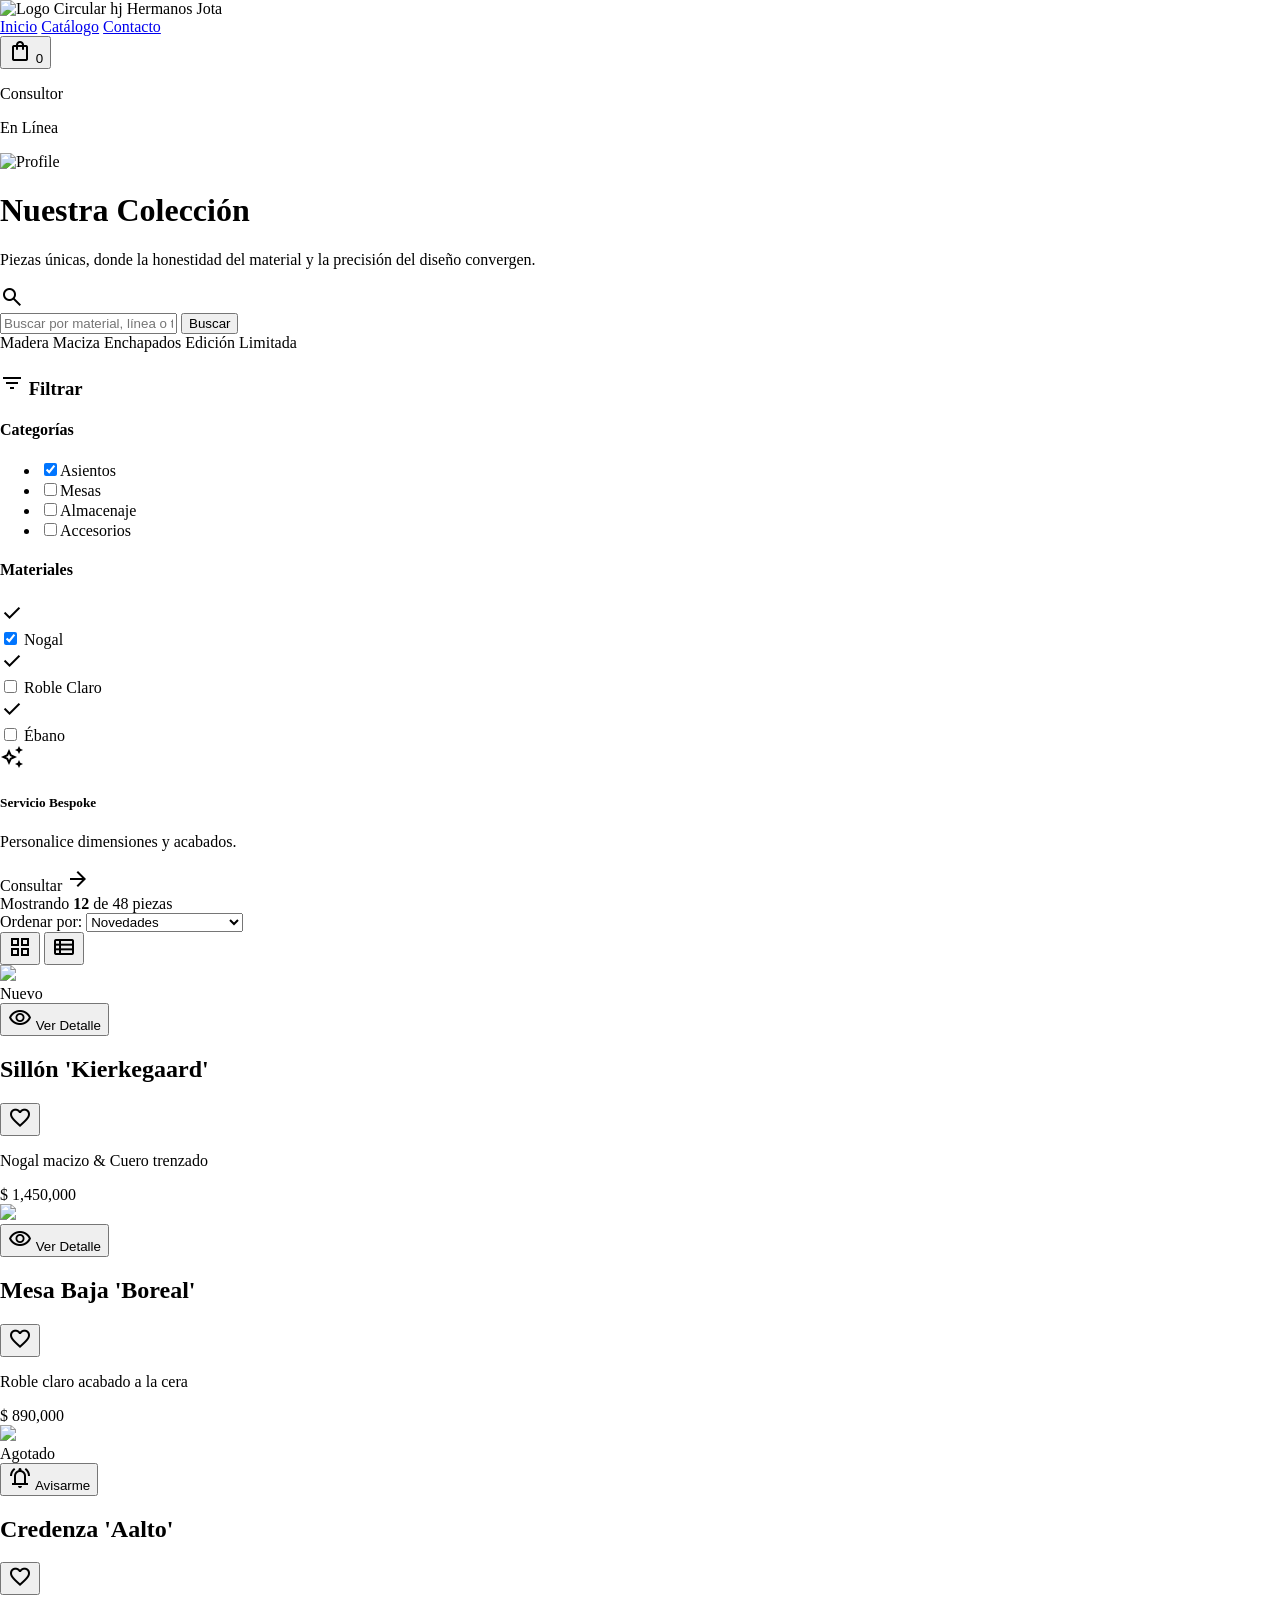
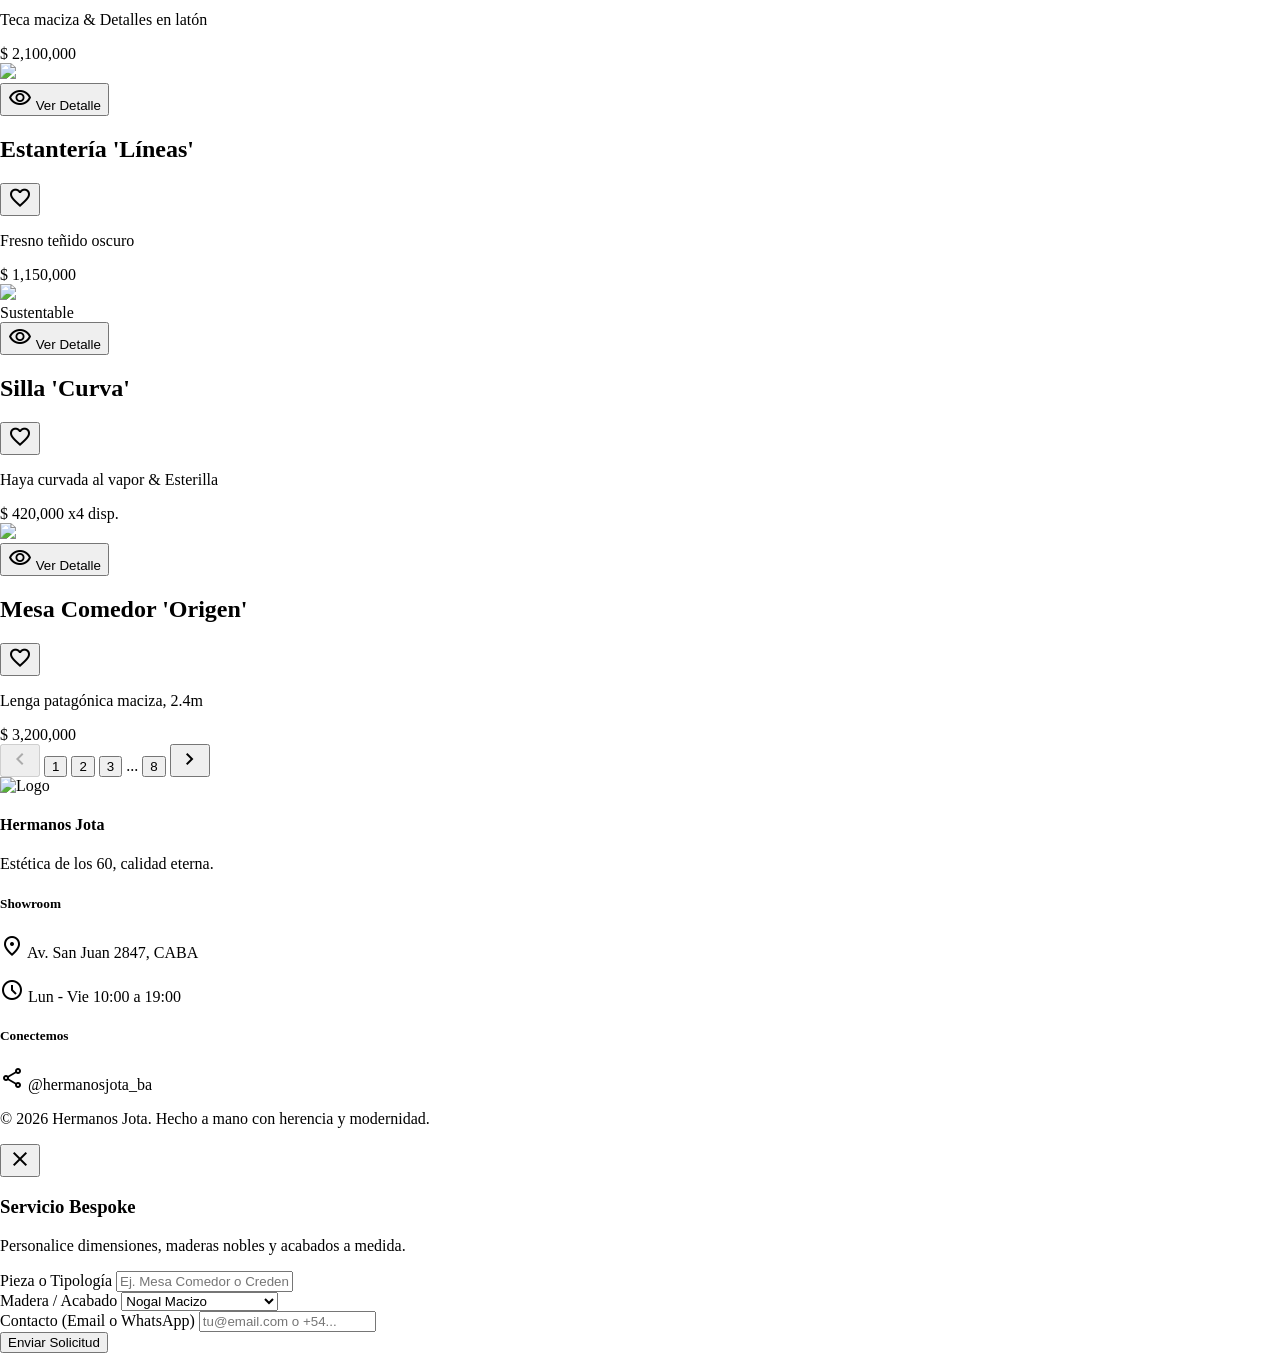
==== commit 5c9b32da: "feat(stitch): integrate exact Stitch screen code with full design system tokens and CDN assets" ====
--- a/catalogo.html
+++ b/catalogo.html
@@ -1,341 +1,511 @@
 <!DOCTYPE html>
 <html lang="es">
 <head>
-  <meta charset="UTF-8">
-  <meta name="viewport" content="width=device-width, initial-scale=1.0">
-  <title>Nuestra Colección | Hermanos Jota — Manual Oficial 2026</title>
-  <meta name="description" content="Piezas únicas, donde la honestidad del material y la precisión del diseño convergen. Estética de los 60, calidad eterna.">
-  <link rel="stylesheet" href="styles.css">
-  <link rel="icon" href="data:image/svg+xml,<svg xmlns='http://www.w3.org/2000/svg' viewBox='0 0 100 100'><circle cx='50' cy='50' r='48' fill='%23F5E6D3' stroke='%23A0522D' stroke-width='4'/><text x='50%' y='60%' text-anchor='middle' font-family='serif' font-weight='bold' font-size='42' fill='%23A0522D'>hj</text></svg>">
+  <meta charset="utf-8"/>
+  <meta content="width=device-width, initial-scale=1.0" name="viewport"/>
+  <title>Nuestra Colección | Hermanos Jota</title>
+  <style>
+    @layer base {
+      html, body { margin: 0; padding: 0; }
+      body { overscroll-behavior: none; }
+      main > :first-child { margin-top: 0 !important; }
+      main > :last-child { margin-bottom: 0 !important; }
+    }
+    ::-webkit-scrollbar { display: none; }
+  </style>
+  <script src="https://cdn.tailwindcss.com"></script>
+  <script id="tailwind-config">
+    tailwind.config = {
+      darkMode: "class",
+      theme: {
+        extend: {
+          "colors": {
+            "on-primary-fixed-variant": "#76320f",
+            "on-error-container": "#93000a",
+            "on-secondary-fixed-variant": "#314e1b",
+            "tertiary-fixed": "#ffdea1",
+            "surface-container-low": "#fff2e2",
+            "surface-bright": "#fff8f3",
+            "on-surface-variant": "#54433c",
+            "on-primary-container": "#ffe1d6",
+            "surface-dim": "#e6d8c5",
+            "primary-container": "#a0522d",
+            "secondary-fixed": "#c9eea9",
+            "secondary": "#486730",
+            "error": "#ba1a1a",
+            "error-container": "#ffdad6",
+            "inverse-surface": "#372f22",
+            "surface-container-high": "#f5e6d3",
+            "primary-fixed-dim": "#ffb596",
+            "on-tertiary": "#ffffff",
+            "surface-container": "#fbecd9",
+            "inverse-primary": "#ffb596",
+            "surface-container-highest": "#efe0cd",
+            "on-background": "#221a0f",
+            "outline-variant": "#dac1b8",
+            "on-secondary": "#ffffff",
+            "surface-container-lowest": "#ffffff",
+            "secondary-container": "#c9eea9",
+            "tertiary-fixed-dim": "#f2bf50",
+            "tertiary": "#674b00",
+            "outline": "#87736b",
+            "on-secondary-fixed": "#0b2000",
+            "on-tertiary-fixed-variant": "#5c4300",
+            "on-primary-fixed": "#360f00",
+            "primary-fixed": "#ffdbcd",
+            "on-primary": "#ffffff",
+            "surface": "#fff8f3",
+            "on-secondary-container": "#4e6d36",
+            "surface-tint": "#944925",
+            "on-error": "#ffffff",
+            "tertiary-container": "#856200",
+            "on-surface": "#221a0f",
+            "background": "#fff8f3",
+            "on-tertiary-fixed": "#261900",
+            "inverse-on-surface": "#feefdb",
+            "secondary-fixed-dim": "#aed18f",
+            "on-tertiary-container": "#ffe4b4",
+            "primary": "#823b18",
+            "surface-variant": "#efe0cd"
+          },
+          "borderRadius": {
+            "DEFAULT": "0.25rem",
+            "lg": "0.5rem",
+            "xl": "0.75rem",
+            "full": "9999px"
+          },
+          "spacing": {
+            "margin-mobile": "16px",
+            "margin-desktop": "48px",
+            "gutter": "24px",
+            "container-max": "1280px",
+            "base": "8px"
+          },
+          "fontFamily": {
+            "label-sm": ["Inter"],
+            "display-lg-mobile": ["Playfair Display"],
+            "display-lg": ["Playfair Display"],
+            "headline-lg": ["Playfair Display"],
+            "label-md": ["Inter"],
+            "headline-md": ["Playfair Display"],
+            "body-lg": ["Inter"],
+            "body-md": ["Inter"]
+          },
+          "fontSize": {
+            "label-sm": ["12px", { "lineHeight": "16px", "fontWeight": "600" }],
+            "display-lg-mobile": ["40px", { "lineHeight": "48px", "letterSpacing": "-0.01em", "fontWeight": "700" }],
+            "display-lg": ["56px", { "lineHeight": "64px", "letterSpacing": "-0.02em", "fontWeight": "700" }],
+            "headline-lg": ["32px", { "lineHeight": "40px", "fontWeight": "600" }],
+            "label-md": ["14px", { "lineHeight": "20px", "letterSpacing": "0.05em", "fontWeight": "500" }],
+            "headline-md": ["24px", { "lineHeight": "32px", "fontWeight": "600" }],
+            "body-lg": ["18px", { "lineHeight": "28px", "fontWeight": "400" }],
+            "body-md": ["16px", { "lineHeight": "24px", "fontWeight": "400" }]
+          }
+        }
+      }
+    };
+  </script>
+  <link href="https://fonts.googleapis.com/css2?family=Inter:wght@400;500;600&amp;family=Playfair+Display:wght@600;700&amp;display=swap" rel="stylesheet"/>
+  <link href="https://fonts.googleapis.com/css2?family=Material+Symbols+Outlined:opsz,wght,FILL,GRAD@24,400,0,0" rel="stylesheet"/>
+  <link href="https://fonts.googleapis.com/css2?family=Material+Symbols+Outlined:wght,FILL@100..700,0..1&amp;display=swap" rel="stylesheet"/>
 </head>
-<body>
-
-  <!-- SITE HEADER -->
-  <header class="site-header" id="siteHeader">
-    <div class="nav-container">
-      <a href="index.html" class="brand-logo">
-        <span class="monogram-badge">
-          <!-- Monograma Oficial 'hj' en Siena Tostado (#A0522D) -->
-          <svg class="monogram-svg" viewBox="0 0 100 100">
-            <!-- Letra h estilizada con semicírculo característico de la marca -->
-            <path d="M24 16 v68 h14 v-28 c0-11 8-18 18-18 v-14 c-8 0-14 4-18 10 v-18 Z" fill="#A0522D"/>
-            <path d="M42 42 A 18 18 0 0 0 24 60 h 18 Z" fill="#A0522D" opacity="0.9"/>
-            <!-- Letra j estilizada con punto circular -->
-            <circle cx="70" cy="24" r="7" fill="#A0522D"/>
-            <path d="M63 38 v34 c0 10 -7 14 -15 14 v-13 c4 0 5-1 5-5 v-30 Z" fill="#A0522D"/>
-          </svg>
-        </span>
-        <span>Hermanos Jota</span>
-      </a>
-
-      <nav class="main-nav">
-        <a href="#inicio" class="nav-link">Inicio</a>
-        <a href="index.html" class="nav-link active">Catálogo</a>
-        <a href="#contacto" class="nav-link">Contacto</a>
+<body class="bg-surface font-body-md text-on-surface">
+
+  <!-- HEADER -->
+  <header class="fixed top-0 w-full z-50 bg-surface/90 backdrop-blur-md shadow-[0_1px_12px_rgba(74,50,40,0.06)]">
+    <div class="h-20 max-w-[1280px] mx-auto px-margin-desktop flex items-center justify-between">
+      <div class="flex items-center gap-4">
+        <img alt="Logo Circular hj" class="h-10 w-auto object-contain" src="https://lh3.googleusercontent.com/aida-public/[base64]"/>
+        <span class="font-headline-md text-headline-md tracking-tight text-primary">Hermanos Jota</span>
+      </div>
+      <nav class="hidden md:flex items-center gap-8" data-active-classes="text-primary font-semibold border-b-2 border-primary">
+        <a class="font-label-md text-label-md text-on-surface-variant hover:text-primary transition-colors tracking-widest uppercase" data-path="inicio" href="#">Inicio</a>
+        <a aria-current="page" class="transition-colors tracking-widest uppercase text-primary font-semibold border-b-2 border-primary" data-path="catalogo" href="#">Catálogo</a>
+        <a class="font-label-md text-label-md text-on-surface-variant hover:text-primary transition-colors tracking-widest uppercase" data-path="contacto" href="#">Contacto</a>
       </nav>
-
-      <div class="nav-actions">
-        <button class="cart-button" id="cartBtn" onclick="openCartModal()" aria-label="Ver carrito de cotización">
-          <svg width="22" height="22" viewBox="0 0 24 24" fill="none" stroke="#A0522D" stroke-width="2" stroke-linecap="round" stroke-linejoin="round">
-            <path d="M6 2L3 6v14a2 2 0 0 0 2 2h14a2 2 0 0 0 2-2V6l-3-4z"></path>
-            <line x1="3" y1="6" x2="21" y2="6"></line>
-            <path d="M16 10a4 4 0 0 1-8 0"></path>
-          </svg>
-          <span class="cart-badge" id="cartCount">0</span>
+      <div class="flex items-center gap-6">
+        <button class="relative p-2 text-on-surface-variant hover:text-primary transition-colors" onclick="openCartModal()">
+          <span class="material-symbols-outlined">shopping_bag</span>
+          <span id="cartCount" class="absolute top-0 right-0 bg-primary text-on-primary text-[10px] w-4 h-4 rounded-full flex items-center justify-center font-bold">0</span>
         </button>
-
-        <div class="consultant-pill" onclick="openBespokeModal('Consulta General')">
-          <img src="https://images.unsplash.com/photo-1534528741775-53994a69daeb?auto=format&fit=crop&w=100&q=80" alt="Consultor en línea" class="consultant-avatar">
-          <span>Consultar En Línea</span>
+        <div class="flex items-center gap-3 pl-6 border-l border-outline-variant cursor-pointer" onclick="openBespokeModal()">
+          <div class="text-right hidden sm:block">
+            <p class="font-label-sm text-label-sm text-on-surface-variant">Consultor</p>
+            <p class="font-label-md text-label-md text-on-surface">En Línea</p>
+          </div>
+          <img alt="Profile" class="w-9 h-9 rounded-full object-cover ring-2 ring-surface-container-high" src="https://lh3.googleusercontent.com/aida-public/[base64]"/>
         </div>
       </div>
     </div>
   </header>
 
-  <!-- HERO SECTION -->
-  <section class="catalog-hero" id="inicio">
-    <div class="hero-container">
-      <div class="hero-copy">
-        <h1 class="hero-title">Nuestra Colección</h1>
-        <p class="hero-subtitle">Piezas únicas, donde la honestidad del material y la precisión del diseño convergen.</p>
+  <!-- MAIN -->
+  <main class="w-full pt-20 bg-surface">
+    <div class="flex flex-col w-full">
+      <!-- Header with Search -->
+      <div class="w-full bg-surface-container py-8 md:py-16 px-margin-mobile md:px-margin-desktop rounded-b-xl shadow-sm mb-16 relative overflow-hidden">
+        <!-- Decorative Background Elements -->
+        <div class="absolute -top-32 -right-32 w-96 h-96 bg-primary-container/10 rounded-full blur-3xl pointer-events-none"></div>
+        <div class="absolute top-1/2 -left-32 w-72 h-72 bg-secondary-container/20 rounded-full blur-3xl pointer-events-none"></div>
+        <div class="max-w-[1280px] mx-auto flex flex-col md:flex-row md:items-center justify-between gap-8 relative z-10">
+          <div class="flex-1 max-w-2xl">
+            <h1 class="font-display-lg-mobile md:font-display-lg text-display-lg-mobile md:text-display-lg text-on-surface mb-4">Nuestra Colección</h1>
+            <p class="font-body-lg text-body-lg text-on-surface-variant max-w-xl">Piezas únicas, donde la honestidad del material y la precisión del diseño convergen.</p>
+          </div>
+          <div class="flex-1 w-full max-w-md">
+            <div class="relative group">
+              <div class="absolute inset-y-0 left-0 pl-4 flex items-center pointer-events-none text-primary transition-colors group-focus-within:text-primary">
+                <span class="material-symbols-outlined text-[20px]">search</span>
+              </div>
+              <input id="searchInput" class="w-full pl-12 pr-4 py-4 bg-surface text-on-surface font-body-md text-body-md rounded-lg shadow-sm focus:outline-none focus:ring-2 focus:ring-primary/50 transition-shadow placeholder:text-on-surface-variant/50" placeholder="Buscar por material, línea o tipo..." type="text"/>
+              <button id="searchBtn" class="absolute inset-y-2 right-2 px-4 bg-primary text-on-primary font-label-md text-label-md rounded shadow-sm hover:-translate-y-0.5 transition-transform">
+                Buscar
+              </button>
+            </div>
+            <!-- Quick Filters / Tags -->
+            <div class="mt-4 flex flex-wrap gap-2">
+              <span class="quick-tag font-label-sm text-label-sm px-3 py-1 bg-surface rounded-full text-on-surface-variant shadow-sm cursor-pointer hover:bg-primary hover:text-on-primary transition-colors" data-tag="madera-maciza">Madera Maciza</span>
+              <span class="quick-tag font-label-sm text-label-sm px-3 py-1 bg-surface rounded-full text-on-surface-variant shadow-sm cursor-pointer hover:bg-primary hover:text-on-primary transition-colors" data-tag="enchapados">Enchapados</span>
+              <span class="quick-tag font-label-sm text-label-sm px-3 py-1 bg-surface rounded-full text-on-surface-variant shadow-sm cursor-pointer hover:bg-primary hover:text-on-primary transition-colors" data-tag="edicion-limitada">Edición Limitada</span>
+            </div>
+          </div>
+        </div>
       </div>
 
-      <div class="hero-search-wrapper">
-        <div class="search-box">
-          <span class="search-icon">
-            <svg width="18" height="18" viewBox="0 0 24 24" fill="none" stroke="currentColor" stroke-width="2" stroke-linecap="round" stroke-linejoin="round">
-              <circle cx="11" cy="11" r="8"></circle>
-              <line x1="21" y1="21" x2="16.65" y2="16.65"></line>
-            </svg>
-          </span>
-          <input type="text" id="searchInput" class="search-input" placeholder="Buscar por material, línea o tipo...">
-          <button id="searchBtn" class="search-btn">Buscar</button>
-        </div>
-
-        <div class="quick-tags">
-          <button class="quick-tag-pill" data-tag="madera-maciza">Madera Maciza</button>
-          <button class="quick-tag-pill" data-tag="enchapados">Enchapados</button>
-          <button class="quick-tag-pill" data-tag="edicion-limitada">Edición Limitada</button>
+      <!-- Main Content Area: Sidebar + Grid -->
+      <div class="max-w-[1280px] mx-auto px-margin-mobile md:px-margin-desktop w-full pb-32">
+        <div class="flex flex-col lg:flex-row gap-gutter items-start">
+          
+          <!-- Sidebar Filters -->
+          <aside class="w-full lg:w-64 shrink-0 space-y-8 sticky top-28 bg-surface p-6 rounded-xl shadow-sm z-10 lg:z-auto">
+            <div>
+              <h3 class="font-label-md text-label-md uppercase tracking-widest text-on-surface mb-6 flex items-center gap-2">
+                <span class="material-symbols-outlined text-[18px]">filter_list</span> Filtrar
+              </h3>
+              
+              <!-- Filter Group 1: Categorías -->
+              <div class="mb-8">
+                <h4 class="font-headline-md text-headline-md text-on-surface mb-4">Categorías</h4>
+                <ul class="space-y-3 font-body-md text-body-md text-on-surface-variant">
+                  <li><label class="flex items-center gap-3 cursor-pointer group"><input checked="" class="accent-primary w-4 h-4 filter-cat" data-category="asientos" type="checkbox"/><span class="group-hover:text-primary transition-colors">Asientos</span></label></li>
+                  <li><label class="flex items-center gap-3 cursor-pointer group"><input class="accent-primary w-4 h-4 filter-cat" data-category="mesas" type="checkbox"/><span class="group-hover:text-primary transition-colors">Mesas</span></label></li>
+                  <li><label class="flex items-center gap-3 cursor-pointer group"><input class="accent-primary w-4 h-4 filter-cat" data-category="almacenaje" type="checkbox"/><span class="group-hover:text-primary transition-colors">Almacenaje</span></label></li>
+                  <li><label class="flex items-center gap-3 cursor-pointer group"><input class="accent-primary w-4 h-4 filter-cat" data-category="accesorios" type="checkbox"/><span class="group-hover:text-primary transition-colors">Accesorios</span></label></li>
+                </ul>
+              </div>
+              
+              <!-- Filter Group 2: Materiales -->
+              <div>
+                <h4 class="font-headline-md text-headline-md text-on-surface mb-4">Materiales</h4>
+                <div class="flex flex-col gap-3">
+                  <label class="flex items-center gap-3 cursor-pointer group">
+                    <div class="w-5 h-5 rounded-sm bg-[#5c4033] shadow-inner flex items-center justify-center text-white/0 group-has-[:checked]:text-white"><span class="material-symbols-outlined text-[14px]">check</span></div>
+                    <input checked="" class="sr-only filter-mat" data-material="nogal" type="checkbox"/>
+                    <span class="font-body-md text-body-md text-on-surface-variant group-hover:text-primary transition-colors">Nogal</span>
+                  </label>
+                  <label class="flex items-center gap-3 cursor-pointer group">
+                    <div class="w-5 h-5 rounded-sm bg-[#d2b48c] shadow-inner flex items-center justify-center text-white/0 group-has-[:checked]:text-white"><span class="material-symbols-outlined text-[14px]">check</span></div>
+                    <input class="sr-only filter-mat" data-material="roble" type="checkbox"/>
+                    <span class="font-body-md text-body-md text-on-surface-variant group-hover:text-primary transition-colors">Roble Claro</span>
+                  </label>
+                  <label class="flex items-center gap-3 cursor-pointer group">
+                    <div class="w-5 h-5 rounded-sm bg-[#3a2f28] shadow-inner flex items-center justify-center text-white/0 group-has-[:checked]:text-white"><span class="material-symbols-outlined text-[14px]">check</span></div>
+                    <input class="sr-only filter-mat" data-material="ebano" type="checkbox"/>
+                    <span class="font-body-md text-body-md text-on-surface-variant group-hover:text-primary transition-colors">Ébano</span>
+                  </label>
+                </div>
+              </div>
+            </div>
+
+            <!-- Promotional Mini-Card: Servicio Bespoke -->
+            <div class="mt-12 bg-primary-container p-6 rounded-xl text-on-primary-container relative overflow-hidden group">
+              <div class="absolute inset-0 bg-gradient-to-br from-primary/20 to-transparent"></div>
+              <div class="relative z-10">
+                <span class="material-symbols-outlined mb-2">auto_awesome</span>
+                <h5 class="font-headline-md text-headline-md mb-2">Servicio Bespoke</h5>
+                <p class="font-body-md text-body-md text-on-primary-container/80 mb-4">Personalice dimensiones y acabados.</p>
+                <a class="font-label-md text-label-md uppercase tracking-wider hover:underline flex items-center gap-1 cursor-pointer" onclick="openBespokeModal()">
+                  Consultar <span class="material-symbols-outlined text-[16px] group-hover:translate-x-1 transition-transform">arrow_forward</span>
+                </a>
+              </div>
+            </div>
+          </aside>
+
+          <!-- Product Grid Area -->
+          <div class="flex-1 w-full min-w-0">
+            <!-- Sort and view options -->
+            <div class="flex justify-between items-center mb-8 pb-4 border-b border-surface-variant hidden md:flex">
+              <span class="font-body-md text-body-md text-on-surface-variant">Mostrando <strong class="text-on-surface">12</strong> de 48 piezas</span>
+              <div class="flex items-center gap-6">
+                <div class="flex items-center gap-2">
+                  <span class="font-label-sm text-label-sm text-on-surface-variant uppercase tracking-widest">Ordenar por:</span>
+                  <select class="bg-transparent font-body-md text-body-md text-on-surface focus:outline-none cursor-pointer">
+                    <option>Novedades</option>
+                    <option>Precio: Menor a Mayor</option>
+                    <option>Precio: Mayor a Menor</option>
+                  </select>
+                </div>
+                <div class="flex gap-2 text-on-surface-variant">
+                  <button class="p-1 text-primary"><span class="material-symbols-outlined">grid_view</span></button>
+                  <button class="p-1 hover:text-primary transition-colors"><span class="material-symbols-outlined">view_list</span></button>
+                </div>
+              </div>
+            </div>
+
+            <!-- 6 Grid Cards -->
+            <div class="grid grid-cols-1 md:grid-cols-2 xl:grid-cols-3 gap-x-6 gap-y-12">
+              
+              <!-- Product Card 1 -->
+              <div class="group flex flex-col h-full bg-surface-container-lowest rounded-xl overflow-hidden shadow-sm hover:shadow-md transition-all duration-300 hover:-translate-y-1">
+                <div class="relative aspect-[4/5] overflow-hidden bg-surface-container">
+                  <img class="w-full h-full object-cover transition-transform duration-700 group-hover:scale-105" data-alt="A meticulously crafted mid-century modern lounge chair made of dark walnut wood with woven leather seating." src="https://lh3.googleusercontent.com/aida-public/[base64]"/>
+                  <div class="absolute top-4 left-4 bg-secondary/90 backdrop-blur text-on-secondary font-label-sm text-label-sm px-3 py-1 rounded-full uppercase tracking-wider">
+                    Nuevo
+                  </div>
+                  <!-- Hover Action Overlay -->
+                  <div class="absolute inset-0 bg-surface/40 opacity-0 group-hover:opacity-100 transition-opacity flex items-center justify-center backdrop-blur-[2px]">
+                    <button onclick="addToCart('Sillón Kierkegaard', 1450000)" class="bg-primary text-on-primary font-label-md text-label-md px-6 py-3 rounded shadow-lg transform translate-y-4 group-hover:translate-y-0 transition-all duration-300 flex items-center gap-2">
+                      <span class="material-symbols-outlined text-[18px]">visibility</span> Ver Detalle
+                    </button>
+                  </div>
+                </div>
+                <div class="p-6 flex flex-col flex-grow">
+                  <div class="flex items-start justify-between mb-2">
+                    <h2 class="font-headline-md text-headline-md text-on-surface line-clamp-1">Sillón 'Kierkegaard'</h2>
+                    <button class="text-on-surface-variant hover:text-primary transition-colors"><span class="material-symbols-outlined">favorite_border</span></button>
+                  </div>
+                  <p class="font-body-md text-body-md text-on-surface-variant mb-4 flex-grow">Nogal macizo &amp; Cuero trenzado</p>
+                  <div class="flex items-center justify-between mt-auto">
+                    <span class="font-headline-md text-headline-md text-primary">$ 1,450,000</span>
+                    <!-- Material Chips -->
+                    <div class="flex gap-1">
+                      <div class="w-4 h-4 rounded-full bg-[#5c4033] shadow-sm" title="Nogal"></div>
+                      <div class="w-4 h-4 rounded-full bg-[#8b4513] shadow-sm" title="Cuero"></div>
+                    </div>
+                  </div>
+                </div>
+              </div>
+
+              <!-- Product Card 2 -->
+              <div class="group flex flex-col h-full bg-surface-container-lowest rounded-xl overflow-hidden shadow-sm hover:shadow-md transition-all duration-300 hover:-translate-y-1">
+                <div class="relative aspect-[4/5] overflow-hidden bg-surface-container">
+                  <img class="w-full h-full object-cover transition-transform duration-700 group-hover:scale-105" data-alt="A minimalist low coffee table made of solid oak with visible joinery details." src="https://lh3.googleusercontent.com/aida-public/[base64]"/>
+                  <div class="absolute inset-0 bg-surface/40 opacity-0 group-hover:opacity-100 transition-opacity flex items-center justify-center backdrop-blur-[2px]">
+                    <button onclick="addToCart('Mesa Baja Boreal', 890000)" class="bg-primary text-on-primary font-label-md text-label-md px-6 py-3 rounded shadow-lg transform translate-y-4 group-hover:translate-y-0 transition-all duration-300 flex items-center gap-2">
+                      <span class="material-symbols-outlined text-[18px]">visibility</span> Ver Detalle
+                    </button>
+                  </div>
+                </div>
+                <div class="p-6 flex flex-col flex-grow">
+                  <div class="flex items-start justify-between mb-2">
+                    <h2 class="font-headline-md text-headline-md text-on-surface line-clamp-1">Mesa Baja 'Boreal'</h2>
+                    <button class="text-on-surface-variant hover:text-primary transition-colors"><span class="material-symbols-outlined">favorite_border</span></button>
+                  </div>
+                  <p class="font-body-md text-body-md text-on-surface-variant mb-4 flex-grow">Roble claro acabado a la cera</p>
+                  <div class="flex items-center justify-between mt-auto">
+                    <span class="font-headline-md text-headline-md text-primary">$ 890,000</span>
+                    <div class="flex gap-1">
+                      <div class="w-4 h-4 rounded-full bg-[#d2b48c] shadow-sm" title="Roble"></div>
+                    </div>
+                  </div>
+                </div>
+              </div>
+
+              <!-- Product Card 3 -->
+              <div class="group flex flex-col h-full bg-surface-container-lowest rounded-xl overflow-hidden shadow-sm hover:shadow-md transition-all duration-300 hover:-translate-y-1">
+                <div class="relative aspect-[4/5] overflow-hidden bg-surface-container">
+                  <img class="w-full h-full object-cover transition-transform duration-700 group-hover:scale-105 opacity-80 mix-blend-multiply grayscale-[30%]" data-alt="A sleek mid-century credenza sideboard made of warm teak wood." src="https://lh3.googleusercontent.com/aida-public/[base64]"/>
+                  <div class="absolute top-4 left-4 bg-surface-variant text-on-surface-variant font-label-sm text-label-sm px-3 py-1 rounded-full uppercase tracking-wider shadow-sm">
+                    Agotado
+                  </div>
+                  <div class="absolute inset-0 bg-surface/60 opacity-0 group-hover:opacity-100 transition-opacity flex items-center justify-center backdrop-blur-[2px]">
+                    <button class="bg-surface text-on-surface font-label-md text-label-md px-6 py-3 rounded shadow-lg transform translate-y-4 group-hover:translate-y-0 transition-all duration-300 flex items-center gap-2" onclick="alert('Te avisaremos cuando haya stock de Credenza Aalto')">
+                      <span class="material-symbols-outlined text-[18px]">notifications_active</span> Avisarme
+                    </button>
+                  </div>
+                </div>
+                <div class="p-6 flex flex-col flex-grow">
+                  <div class="flex items-start justify-between mb-2">
+                    <h2 class="font-headline-md text-headline-md text-on-surface line-clamp-1 opacity-70">Credenza 'Aalto'</h2>
+                    <button class="text-on-surface-variant hover:text-primary transition-colors"><span class="material-symbols-outlined">favorite_border</span></button>
+                  </div>
+                  <p class="font-body-md text-body-md text-on-surface-variant mb-4 flex-grow opacity-70">Teca maciza &amp; Detalles en latón</p>
+                  <div class="flex items-center justify-between mt-auto">
+                    <span class="font-headline-md text-headline-md text-on-surface-variant opacity-70">$ 2,100,000</span>
+                  </div>
+                </div>
+              </div>
+
+              <!-- Product Card 4 -->
+              <div class="group flex flex-col h-full bg-surface-container-lowest rounded-xl overflow-hidden shadow-sm hover:shadow-md transition-all duration-300 hover:-translate-y-1">
+                <div class="relative aspect-[4/5] overflow-hidden bg-surface-container">
+                  <img class="w-full h-full object-cover transition-transform duration-700 group-hover:scale-105" data-alt="A tall minimalist shelving unit made of dark stained ash wood." src="https://lh3.googleusercontent.com/aida-public/[base64]"/>
+                  <div class="absolute inset-0 bg-surface/40 opacity-0 group-hover:opacity-100 transition-opacity flex items-center justify-center backdrop-blur-[2px]">
+                    <button onclick="addToCart('Estantería Líneas', 1150000)" class="bg-primary text-on-primary font-label-md text-label-md px-6 py-3 rounded shadow-lg transform translate-y-4 group-hover:translate-y-0 transition-all duration-300 flex items-center gap-2">
+                      <span class="material-symbols-outlined text-[18px]">visibility</span> Ver Detalle
+                    </button>
+                  </div>
+                </div>
+                <div class="p-6 flex flex-col flex-grow">
+                  <div class="flex items-start justify-between mb-2">
+                    <h2 class="font-headline-md text-headline-md text-on-surface line-clamp-1">Estantería 'Líneas'</h2>
+                    <button class="text-on-surface-variant hover:text-primary transition-colors"><span class="material-symbols-outlined">favorite_border</span></button>
+                  </div>
+                  <p class="font-body-md text-body-md text-on-surface-variant mb-4 flex-grow">Fresno teñido oscuro</p>
+                  <div class="flex items-center justify-between mt-auto">
+                    <span class="font-headline-md text-headline-md text-primary">$ 1,150,000</span>
+                  </div>
+                </div>
+              </div>
+
+              <!-- Product Card 5 -->
+              <div class="group flex flex-col h-full bg-surface-container-lowest rounded-xl overflow-hidden shadow-sm hover:shadow-md transition-all duration-300 hover:-translate-y-1">
+                <div class="relative aspect-[4/5] overflow-hidden bg-surface-container">
+                  <img class="w-full h-full object-cover transition-transform duration-700 group-hover:scale-105" data-alt="A beautifully crafted dining chair with a curved backrest made of bentwood." src="https://lh3.googleusercontent.com/aida-public/[base64]"/>
+                  <div class="absolute top-4 left-4 bg-secondary/90 backdrop-blur text-on-secondary font-label-sm text-label-sm px-3 py-1 rounded-full uppercase tracking-wider">
+                    Sustentable
+                  </div>
+                  <div class="absolute inset-0 bg-surface/40 opacity-0 group-hover:opacity-100 transition-opacity flex items-center justify-center backdrop-blur-[2px]">
+                    <button onclick="addToCart('Silla Curva', 420000)" class="bg-primary text-on-primary font-label-md text-label-md px-6 py-3 rounded shadow-lg transform translate-y-4 group-hover:translate-y-0 transition-all duration-300 flex items-center gap-2">
+                      <span class="material-symbols-outlined text-[18px]">visibility</span> Ver Detalle
+                    </button>
+                  </div>
+                </div>
+                <div class="p-6 flex flex-col flex-grow">
+                  <div class="flex items-start justify-between mb-2">
+                    <h2 class="font-headline-md text-headline-md text-on-surface line-clamp-1">Silla 'Curva'</h2>
+                    <button class="text-primary"><span class="material-symbols-outlined">favorite</span></button>
+                  </div>
+                  <p class="font-body-md text-body-md text-on-surface-variant mb-4 flex-grow">Haya curvada al vapor &amp; Esterilla</p>
+                  <div class="flex items-center justify-between mt-auto">
+                    <span class="font-headline-md text-headline-md text-primary">$ 420,000</span>
+                    <span class="font-label-sm text-label-sm text-on-surface-variant bg-surface-container px-2 py-1 rounded">x4 disp.</span>
+                  </div>
+                </div>
+              </div>
+
+              <!-- Product Card 6 -->
+              <div class="group flex flex-col h-full bg-surface-container-lowest rounded-xl overflow-hidden shadow-sm hover:shadow-md transition-all duration-300 hover:-translate-y-1 md:col-span-2 xl:col-span-1">
+                <div class="relative aspect-[4/5] overflow-hidden bg-surface-container">
+                  <img class="w-full h-full object-cover transition-transform duration-700 group-hover:scale-105" data-alt="A monumental solid wood dining table in a grand room with large windows." src="https://lh3.googleusercontent.com/aida-public/[base64]"/>
+                  <div class="absolute inset-0 bg-surface/40 opacity-0 group-hover:opacity-100 transition-opacity flex items-center justify-center backdrop-blur-[2px]">
+                    <button onclick="addToCart('Mesa Comedor Origen', 3200000)" class="bg-primary text-on-primary font-label-md text-label-md px-6 py-3 rounded shadow-lg transform translate-y-4 group-hover:translate-y-0 transition-all duration-300 flex items-center gap-2">
+                      <span class="material-symbols-outlined text-[18px]">visibility</span> Ver Detalle
+                    </button>
+                  </div>
+                </div>
+                <div class="p-6 flex flex-col flex-grow">
+                  <div class="flex items-start justify-between mb-2">
+                    <h2 class="font-headline-md text-headline-md text-on-surface line-clamp-1">Mesa Comedor 'Origen'</h2>
+                    <button class="text-on-surface-variant hover:text-primary transition-colors"><span class="material-symbols-outlined">favorite_border</span></button>
+                  </div>
+                  <p class="font-body-md text-body-md text-on-surface-variant mb-4 flex-grow">Lenga patagónica maciza, 2.4m</p>
+                  <div class="flex items-center justify-between mt-auto">
+                    <span class="font-headline-md text-headline-md text-primary">$ 3,200,000</span>
+                  </div>
+                </div>
+              </div>
+
+            </div>
+
+            <!-- Pagination -->
+            <div class="mt-16 flex justify-center items-center gap-2">
+              <button class="w-10 h-10 flex items-center justify-center rounded bg-surface-container text-on-surface-variant hover:bg-primary hover:text-on-primary transition-colors shadow-sm disabled:opacity-50 disabled:hover:bg-surface-container disabled:hover:text-on-surface-variant" disabled="">
+                <span class="material-symbols-outlined">chevron_left</span>
+              </button>
+              <button class="w-10 h-10 flex items-center justify-center rounded bg-primary text-on-primary font-label-md shadow-sm">1</button>
+              <button class="w-10 h-10 flex items-center justify-center rounded bg-surface-container text-on-surface-variant hover:bg-primary hover:text-on-primary transition-colors font-label-md shadow-sm">2</button>
+              <button class="w-10 h-10 flex items-center justify-center rounded bg-surface-container text-on-surface-variant hover:bg-primary hover:text-on-primary transition-colors font-label-md shadow-sm">3</button>
+              <span class="text-on-surface-variant font-label-md">...</span>
+              <button class="w-10 h-10 flex items-center justify-center rounded bg-surface-container text-on-surface-variant hover:bg-primary hover:text-on-primary transition-colors font-label-md shadow-sm">8</button>
+              <button class="w-10 h-10 flex items-center justify-center rounded bg-surface-container text-on-surface-variant hover:bg-primary hover:text-on-primary transition-colors shadow-sm">
+                <span class="material-symbols-outlined">chevron_right</span>
+              </button>
+            </div>
+          </div>
         </div>
       </div>
     </div>
-  </section>
-
-  <!-- MAIN CATALOG CONTENT -->
-  <main class="catalog-content-section" id="catalogSection">
-    <div class="catalog-layout">
-      
-      <!-- SIDEBAR FILTERS -->
-      <aside class="catalog-sidebar">
-        <div class="filter-header">
-          <svg width="16" height="16" viewBox="0 0 24 24" fill="none" stroke="currentColor" stroke-width="2.5" stroke-linecap="round" stroke-linejoin="round">
-            <polygon points="22 3 2 3 10 12.46 10 19 14 21 14 12.46 22 3"></polygon>
-          </svg>
-          <span>FILTRAR</span>
-        </div>
-
-        <!-- Categorías -->
-        <div class="filter-group">
-          <h3 class="filter-group-title">Categorías</h3>
-          <ul class="filter-list">
-            <li class="filter-item active" data-category="asientos">
-              <span class="custom-checkbox">
-                <svg width="12" height="12" viewBox="0 0 24 24" fill="none" stroke="currentColor" stroke-width="3" stroke-linecap="round" stroke-linejoin="round">
-                  <polyline points="20 6 9 17 4 12"></polyline>
-                </svg>
-              </span>
-              <span>Asientos</span>
-            </li>
-            <li class="filter-item" data-category="mesas">
-              <span class="custom-checkbox">
-                <svg width="12" height="12" viewBox="0 0 24 24" fill="none" stroke="currentColor" stroke-width="3" stroke-linecap="round" stroke-linejoin="round">
-                  <polyline points="20 6 9 17 4 12"></polyline>
-                </svg>
-              </span>
-              <span>Mesas</span>
-            </li>
-            <li class="filter-item" data-category="almacenaje">
-              <span class="custom-checkbox">
-                <svg width="12" height="12" viewBox="0 0 24 24" fill="none" stroke="currentColor" stroke-width="3" stroke-linecap="round" stroke-linejoin="round">
-                  <polyline points="20 6 9 17 4 12"></polyline>
-                </svg>
-              </span>
-              <span>Almacenaje</span>
-            </li>
-            <li class="filter-item" data-category="accesorios">
-              <span class="custom-checkbox">
-                <svg width="12" height="12" viewBox="0 0 24 24" fill="none" stroke="currentColor" stroke-width="3" stroke-linecap="round" stroke-linejoin="round">
-                  <polyline points="20 6 9 17 4 12"></polyline>
-                </svg>
-              </span>
-              <span>Accesorios</span>
-            </li>
-          </ul>
-        </div>
-
-        <!-- Materiales -->
-        <div class="filter-group">
-          <h3 class="filter-group-title">Materiales</h3>
-          <ul class="filter-list">
-            <li class="filter-item active" data-material="nogal">
-              <span class="material-swatch-box nogal"></span>
-              <span>Nogal</span>
-            </li>
-            <li class="filter-item" data-material="roble">
-              <span class="material-swatch-box roble"></span>
-              <span>Roble Claro</span>
-            </li>
-            <li class="filter-item" data-material="ebano">
-              <span class="material-swatch-box ebano"></span>
-              <span>Ébano</span>
-            </li>
-          </ul>
-        </div>
-
-        <!-- Bespoke Callout Banner -->
-        <div class="bespoke-card">
-          <div class="bespoke-icon">
-            <svg width="26" height="26" viewBox="0 0 24 24" fill="none" stroke="currentColor" stroke-width="2" stroke-linecap="round" stroke-linejoin="round">
-              <path d="M12 2l3.09 6.26L22 9.27l-5 4.87 1.18 6.88L12 17.77l-6.18 3.25L7 14.14 2 9.27l6.91-1.01L12 2z"></path>
-            </svg>
-          </div>
-          <h4 class="bespoke-title">Servicio Bespoke</h4>
-          <p class="bespoke-text">Personalice dimensiones y acabados.</p>
-          <a class="bespoke-cta" onclick="openBespokeModal()">
-            CONSULTAR &rarr;
-          </a>
-        </div>
-      </aside>
-
-      <!-- MAIN CATALOG AREA -->
-      <section class="catalog-main">
-        <div class="catalog-toolbar">
-          <div class="results-count">
-            Mostrando <strong id="shownCount">12</strong> de <strong id="totalPiecesCount">48</strong> piezas
-          </div>
-
-          <div class="toolbar-controls">
-            <div class="sort-wrapper">
-              <span>ORDENAR POR:</span>
-              <select id="sortSelect" class="sort-select">
-                <option value="novedades">Novedades</option>
-                <option value="precio-asc">Precio: Menor a Mayor</option>
-                <option value="precio-desc">Precio: Mayor a Menor</option>
-                <option value="alfabetico">Nombre (A - Z)</option>
-              </select>
-            </div>
-
-            <div class="view-modes">
-              <button class="view-btn active" id="gridViewBtn" title="Vista en cuadrícula">
-                <svg width="18" height="18" viewBox="0 0 24 24" fill="none" stroke="currentColor" stroke-width="2" stroke-linecap="round" stroke-linejoin="round">
-                  <rect x="3" y="3" width="7" height="7"></rect>
-                  <rect x="14" y="3" width="7" height="7"></rect>
-                  <rect x="14" y="14" width="7" height="7"></rect>
-                  <rect x="3" y="14" width="7" height="7"></rect>
-                </svg>
-              </button>
-              <button class="view-btn" id="listViewBtn" title="Vista en lista">
-                <svg width="18" height="18" viewBox="0 0 24 24" fill="none" stroke="currentColor" stroke-width="2" stroke-linecap="round" stroke-linejoin="round">
-                  <line x1="8" y1="6" x2="21" y2="6"></line>
-                  <line x1="8" y1="12" x2="21" y2="12"></line>
-                  <line x1="8" y1="18" x2="21" y2="18"></line>
-                  <line x1="3" y1="6" x2="3.01" y2="6"></line>
-                  <line x1="3" y1="12" x2="3.01" y2="12"></line>
-                  <line x1="3" y1="18" x2="3.01" y2="18"></line>
-                </svg>
-              </button>
-            </div>
-          </div>
-        </div>
-
-        <!-- PRODUCTS GRID -->
-        <div class="products-grid" id="productsGrid">
-          <!-- Populated dynamically by app.js -->
-        </div>
-
-        <!-- PAGINATION -->
-        <nav class="pagination-wrapper" id="paginationContainer" aria-label="Navegación de páginas">
-          <!-- Populated by app.js -->
-        </nav>
-      </section>
-    </div>
   </main>
 
-  <!-- FOOTER OFICIAL -->
-  <footer class="site-footer" id="contacto">
-    <div class="footer-container">
-      <div class="footer-brand">
-        <div class="footer-brand-title">
-          <span class="monogram-badge">
-            <svg class="monogram-svg" viewBox="0 0 100 100">
-              <path d="M24 16 v68 h14 v-28 c0-11 8-18 18-18 v-14 c-8 0-14 4-18 10 v-18 Z" fill="#A0522D"/>
-              <path d="M42 42 A 18 18 0 0 0 24 60 h 18 Z" fill="#A0522D" opacity="0.9"/>
-              <circle cx="70" cy="24" r="7" fill="#A0522D"/>
-              <path d="M63 38 v34 c0 10 -7 14 -15 14 v-13 c4 0 5-1 5-5 v-30 Z" fill="#A0522D"/>
-            </svg>
-          </span>
-          <span>Hermanos Jota</span>
-        </div>
-        <p class="footer-brand-tagline">Estética de los 60, calidad eterna.</p>
-        <p style="font-size: 0.8rem; color: var(--text-muted);">
-          Garantía extendida Programa <em>"Herencia Viva"</em>: 10 años en estructura, 5 años en acabados.
-        </p>
+  <!-- FOOTER -->
+  <footer class="w-full bg-surface-container-high mt-20 py-16">
+    <div class="max-w-[1280px] mx-auto px-margin-desktop">
+      <div class="grid grid-cols-1 md:grid-cols-3 gap-gutter items-start">
+        <div class="space-y-4">
+          <div class="flex items-center gap-3">
+            <img alt="Logo" class="h-8 opacity-80 grayscale contrast-125" src="https://lh3.googleusercontent.com/aida-public/[base64]"/>
+            <div>
+              <h4 class="font-headline-md text-headline-md text-on-surface">Hermanos Jota</h4>
+              <p class="font-body-md text-body-md text-on-surface-variant">Estética de los 60, calidad eterna.</p>
+            </div>
+          </div>
+        </div>
+        <div class="space-y-4">
+          <div>
+            <h5 class="font-label-md text-label-md text-primary uppercase tracking-widest mb-4">Showroom</h5>
+            <p class="font-body-md text-body-md text-on-surface-variant flex items-center gap-2"><span class="material-symbols-outlined text-sm">location_on</span> Av. San Juan 2847, CABA</p>
+            <p class="font-body-md text-body-md text-on-surface-variant flex items-center gap-2"><span class="material-symbols-outlined text-sm">schedule</span> Lun - Vie 10:00 a 19:00</p>
+          </div>
+        </div>
+        <div class="space-y-4">
+          <div>
+            <h5 class="font-label-md text-label-md text-primary uppercase tracking-widest mb-4">Conectemos</h5>
+            <p class="font-body-md text-body-md text-on-surface-variant flex items-center gap-2 hover:text-primary transition-colors cursor-pointer"><span class="material-symbols-outlined text-sm">share</span> @hermanosjota_ba</p>
+          </div>
+        </div>
       </div>
-
-      <div>
-        <h4 class="footer-col-title">SHOWROOM Y TALLER</h4>
-        <div class="footer-col-content">
-          <p><strong>Casa Taller</strong></p>
-          <p>📍 Av. San Juan 2847, C1232AAB</p>
-          <p>Barrio de San Cristóbal, CABA</p>
-          <p style="margin-top: 0.35rem;">🕒 Lun a Vie: 10:00 - 19:00</p>
-          <p>🕒 Sábados: 10:00 - 14:00</p>
-        </div>
-      </div>
-
-      <div>
-        <h4 class="footer-col-title">CONECTEMOS</h4>
-        <div class="footer-col-content">
-          <p>💬 <a href="https://instagram.com/hermanosjota_ba" target="_blank" rel="noopener">@hermanosjota_ba</a></p>
-          <p>📱 <a href="https://wa.me/541145678900" target="_blank" rel="noopener">+54 11 4567-8900</a></p>
-          <p>✉️ <a href="mailto:info@hermanosjota.com.ar">info@hermanosjota.com.ar</a></p>
-          <p>💼 <a href="mailto:ventas@hermanosjota.com.ar">ventas@hermanosjota.com.ar</a></p>
-        </div>
+      <div class="mt-16 pt-8 border-t border-outline-variant text-center">
+        <p class="font-label-sm text-label-sm text-on-surface-variant opacity-60 italic">© 2026 Hermanos Jota. Hecho a mano con herencia y modernidad.</p>
       </div>
     </div>
-
-    <div class="footer-bottom">
-      &copy; 2026 Hermanos Jota. Hecho a mano con herencia y modernidad. Todos los derechos reservados.
-    </div>
   </footer>
 
-  <!-- MODALS -->
-  <!-- Product Details Modal -->
-  <div class="modal-backdrop" id="productModal">
-    <div class="modal-card">
-      <button class="modal-close" onclick="closeModal('productModal')" aria-label="Cerrar">&times;</button>
-      <div id="productModalContent"></div>
-    </div>
-  </div>
-
-  <!-- Bespoke Service Modal -->
-  <div class="modal-backdrop" id="bespokeModal">
-    <div class="modal-card">
-      <button class="modal-close" onclick="closeModal('bespokeModal')" aria-label="Cerrar">&times;</button>
-      <h2 class="modal-title">Servicio Bespoke</h2>
-      <p class="modal-subtitle">Cuéntanos sobre tu proyecto a medida y nuestro equipo de ebanistas te asesorará.</p>
-      <form id="bespokeForm">
-        <div class="form-group">
-          <label class="form-label">Pieza o Tipología</label>
-          <input type="text" id="bespokePieceInput" class="form-input" placeholder="Ej. Mesa Comedor o Credenza especial" required>
-        </div>
-        <div class="form-group">
-          <label class="form-label">Madera / Acabado deseado</label>
-          <select class="form-select">
-            <option>Nogal Macizo (Siena Tostado)</option>
-            <option>Roble Claro al Aceite</option>
-            <option>Ébano / Fresno Teñido Oscuro</option>
-            <option>Lenga Patagónica Maciza</option>
-            <option>Algarrobo / Quebracho / Caldén Nativo</option>
+  <!-- BESPOKE MODAL -->
+  <div id="bespokeModal" class="fixed inset-0 bg-on-background/50 backdrop-blur-sm z-50 flex items-center justify-center p-4 hidden">
+    <div class="bg-surface rounded-xl p-8 max-w-lg w-full shadow-xl relative">
+      <button onclick="closeBespokeModal()" class="absolute top-4 right-4 text-on-surface-variant hover:text-primary"><span class="material-symbols-outlined">close</span></button>
+      <h3 class="font-headline-md text-headline-md text-on-surface mb-2">Servicio Bespoke</h3>
+      <p class="font-body-md text-on-surface-variant mb-6">Personalice dimensiones, maderas nobles y acabados a medida.</p>
+      <form onsubmit="event.preventDefault(); alert('Solicitud enviada exitosamente.'); closeBespokeModal();" class="space-y-4">
+        <div>
+          <label class="block font-label-sm text-on-surface mb-1">Pieza o Tipología</label>
+          <input class="w-full p-3 bg-surface-container rounded border border-outline-variant focus:outline-none focus:ring-1 focus:ring-primary" placeholder="Ej. Mesa Comedor o Credenza" required />
+        </div>
+        <div>
+          <label class="block font-label-sm text-on-surface mb-1">Madera / Acabado</label>
+          <select class="w-full p-3 bg-surface-container rounded border border-outline-variant focus:outline-none focus:ring-1 focus:ring-primary">
+            <option>Nogal Macizo</option>
+            <option>Roble Claro</option>
+            <option>Ébano / Fresno Teñido</option>
+            <option>Lenga Patagónica</option>
           </select>
         </div>
-        <div class="form-group">
-          <label class="form-label">Dimensiones aproximadas (cm)</label>
-          <input type="text" class="form-input" placeholder="Ej. 240cm x 110cm x 75cm">
-        </div>
-        <div class="form-group">
-          <label class="form-label">Email o WhatsApp de contacto</label>
-          <input type="text" class="form-input" placeholder="tu@email.com o +54 9 11..." required>
-        </div>
-        <div class="form-group">
-          <label class="form-label">Detalles adicionales</label>
-          <textarea class="form-textarea" rows="3" placeholder="Comentarios sobre el espacio, vetas, herrajes de latón..."></textarea>
-        </div>
-        <button type="submit" class="btn-primary" style="width: 100%;">Enviar Solicitud Bespoke</button>
+        <div>
+          <label class="block font-label-sm text-on-surface mb-1">Contacto (Email o WhatsApp)</label>
+          <input class="w-full p-3 bg-surface-container rounded border border-outline-variant focus:outline-none focus:ring-1 focus:ring-primary" placeholder="tu@email.com o +54..." required />
+        </div>
+        <button type="submit" class="w-full py-3 bg-primary text-on-primary font-label-md rounded shadow hover:bg-primary-container transition-colors">Enviar Solicitud</button>
       </form>
     </div>
   </div>
 
-  <!-- Cart / Selection Modal -->
-  <div class="modal-backdrop" id="cartModal">
-    <div class="modal-card">
-      <button class="modal-close" onclick="closeModal('cartModal')" aria-label="Cerrar">&times;</button>
-      <h2 class="modal-title">Tu Selección de Cotización</h2>
-      <p class="modal-subtitle">Revisa las piezas seleccionadas para coordinar visita a la Casa Taller o envío.</p>
-      <div id="cartItemsList" style="margin-bottom: 1.5rem;"></div>
-      <div style="display: flex; justify-content: space-between; align-items: center; padding: 1rem 0; border-top: 2px solid var(--border-color); margin-bottom: 1.5rem;">
-        <span style="font-weight: 600; font-size: 1.1rem;">Estimado Total:</span>
-        <span id="cartTotalAmount" style="font-family: var(--font-serif); font-size: 1.45rem; color: var(--siena-tostado); font-weight: 700;">$ 0</span>
-      </div>
-      <button class="btn-primary" style="width: 100%;" onclick="closeModal('cartModal'); showToast('Cotización enviada a Hermanos Jota', '✓');">
-        Solicitar Presupuesto Formal
-      </button>
-    </div>
-  </div>
-
-  <!-- Toast Notification Container -->
-  <div class="toast-container" id="toastContainer"></div>
-
-  <script src="app.js"></script>
+  <script>
+    let cartItems = 0;
+    function addToCart(title, price) {
+      cartItems++;
+      document.getElementById('cartCount').textContent = cartItems;
+      alert(`"${title}" agregado a tu cotización ($ ${price.toLocaleString('es-AR')})`);
+    }
+    function openBespokeModal() {
+      document.getElementById('bespokeModal').classList.remove('hidden');
+    }
+    function closeBespokeModal() {
+      document.getElementById('bespokeModal').classList.add('hidden');
+    }
+    function openCartModal() {
+      alert(`Tienes ${cartItems} pieza(s) en tu cotización.`);
+    }
+  </script>
 </body>
 </html>
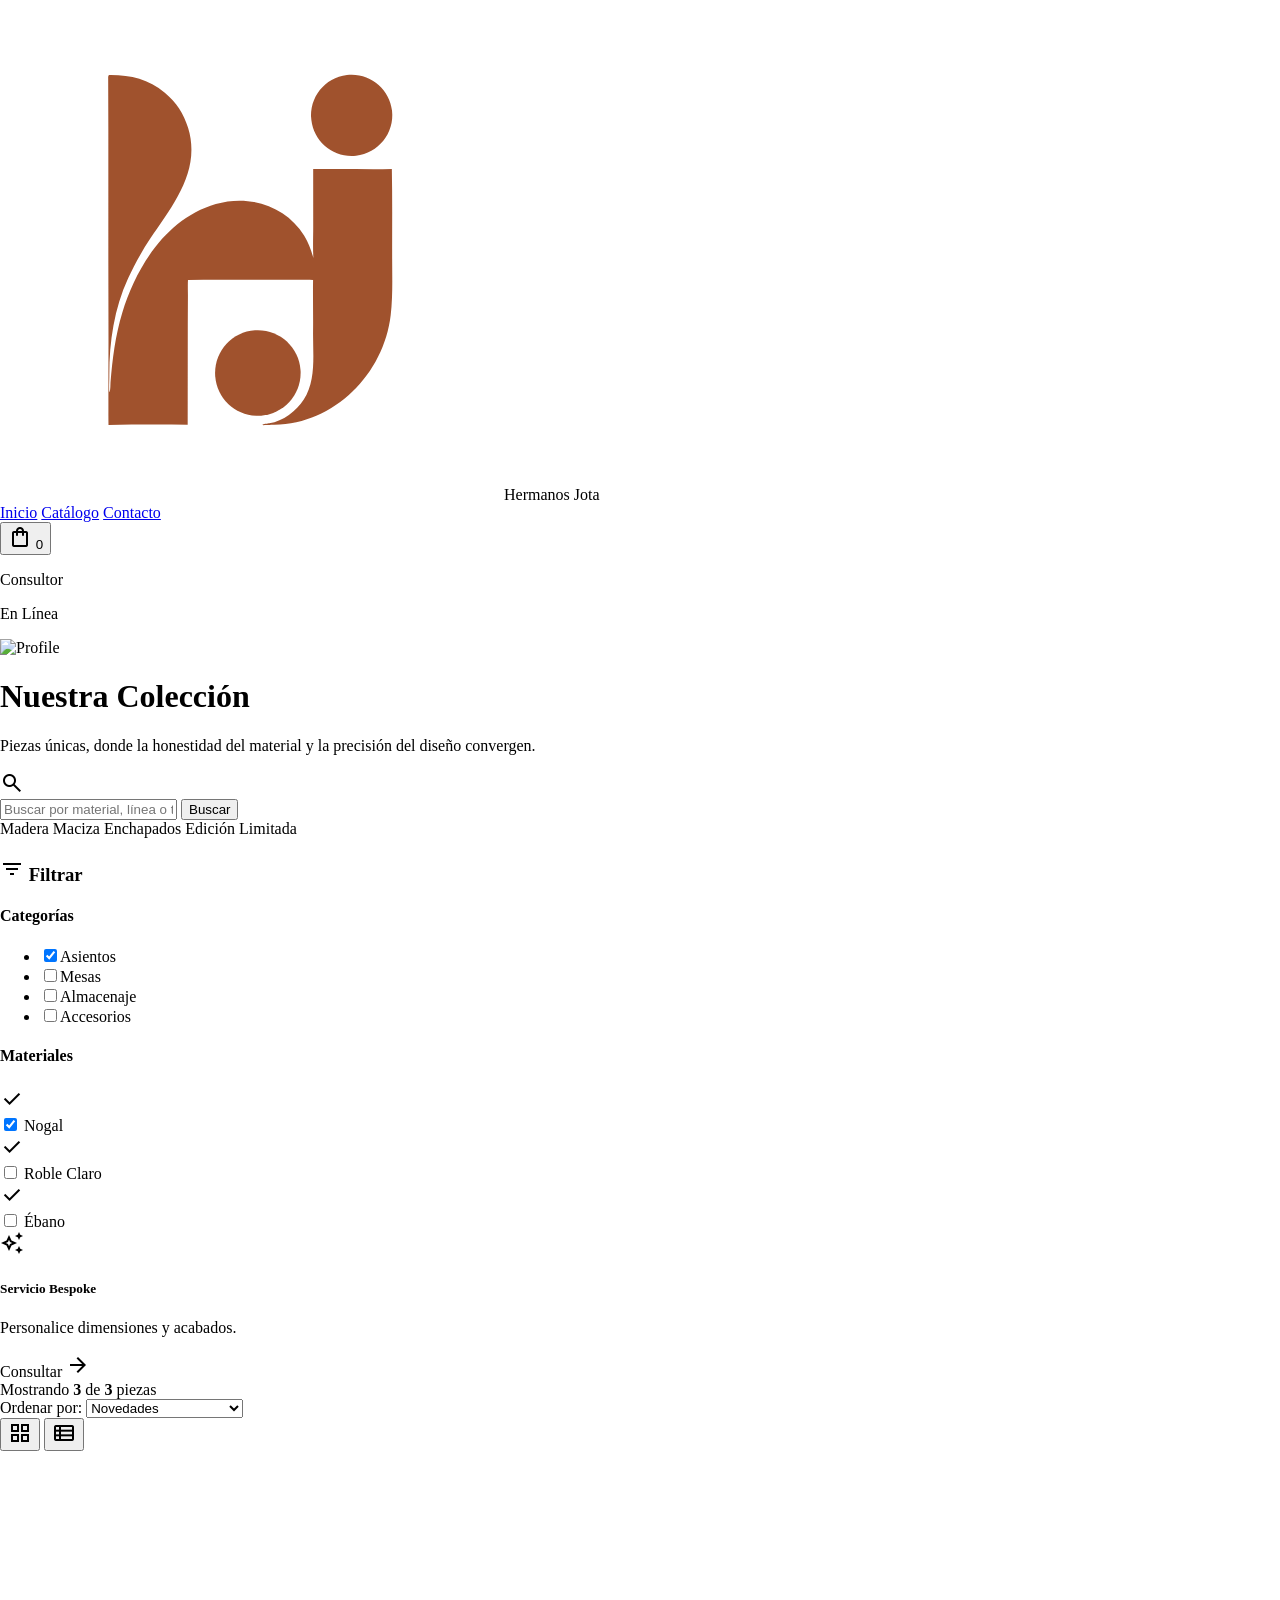
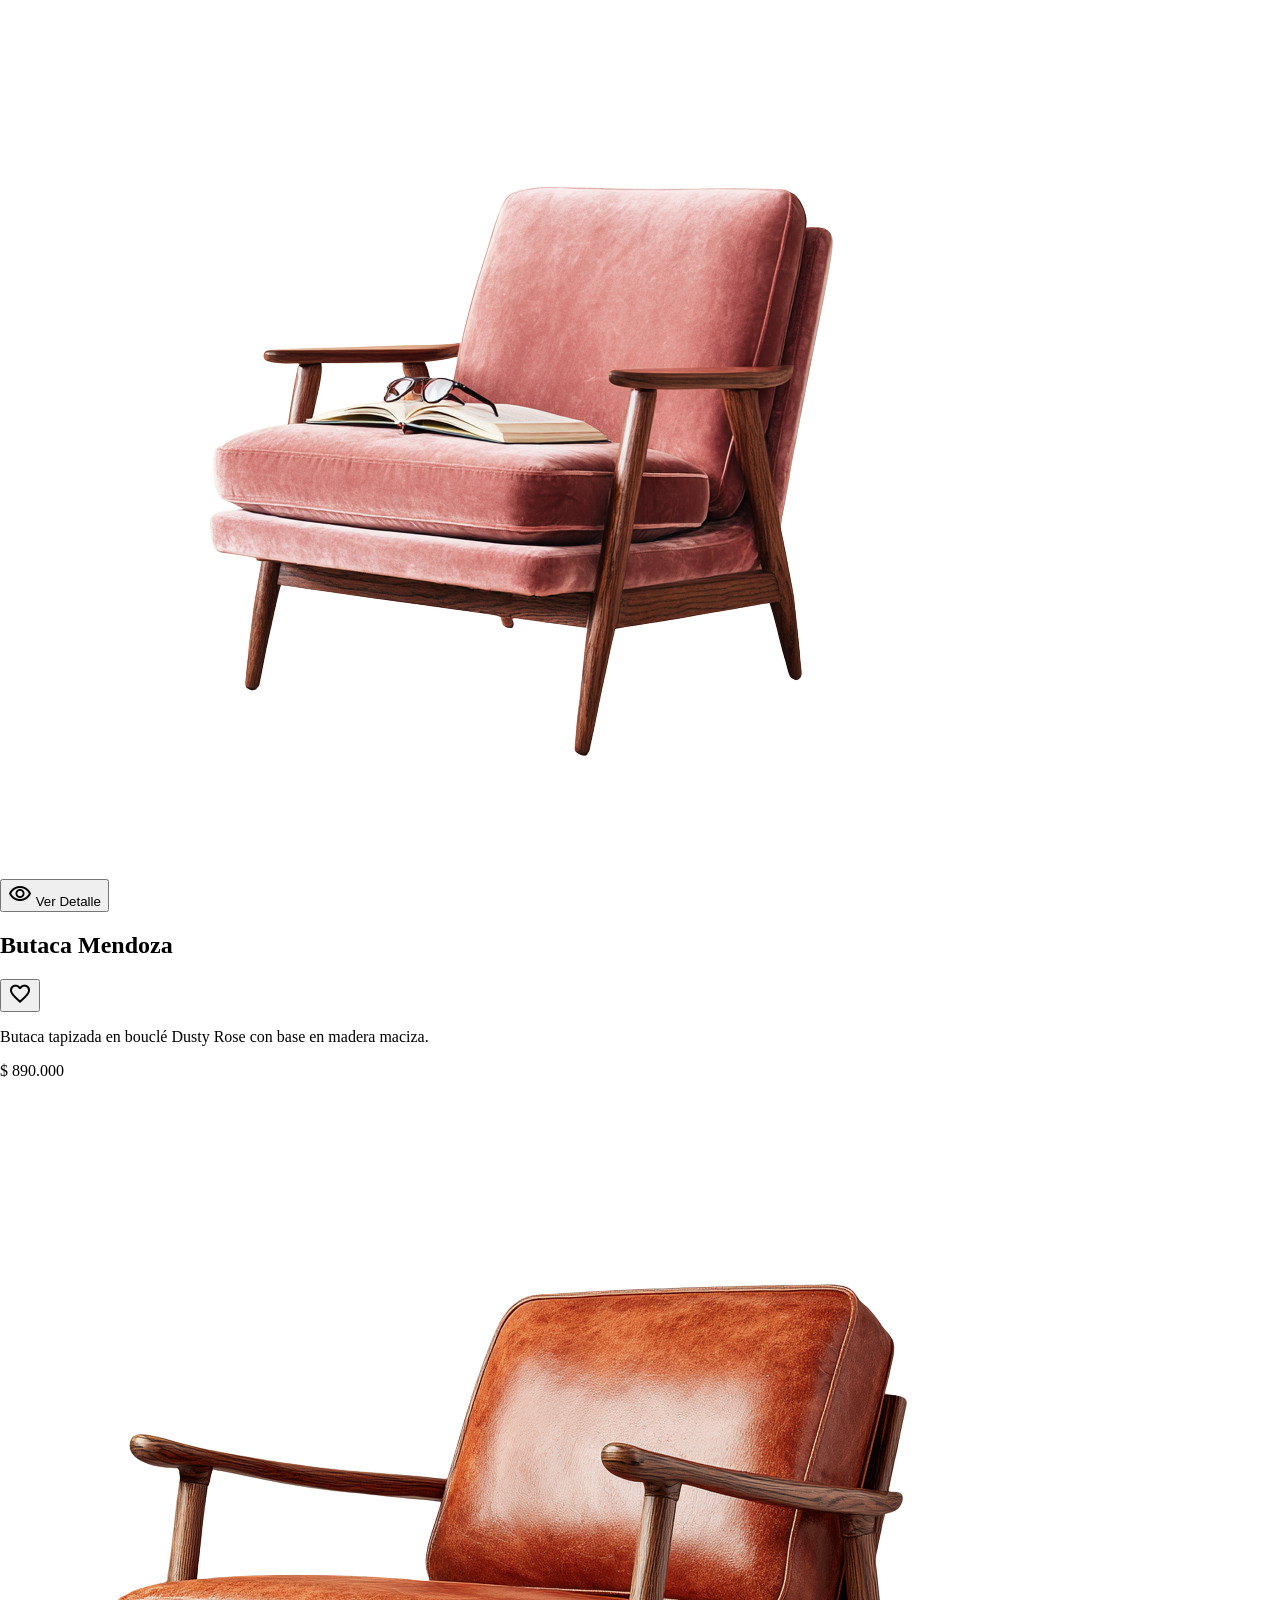
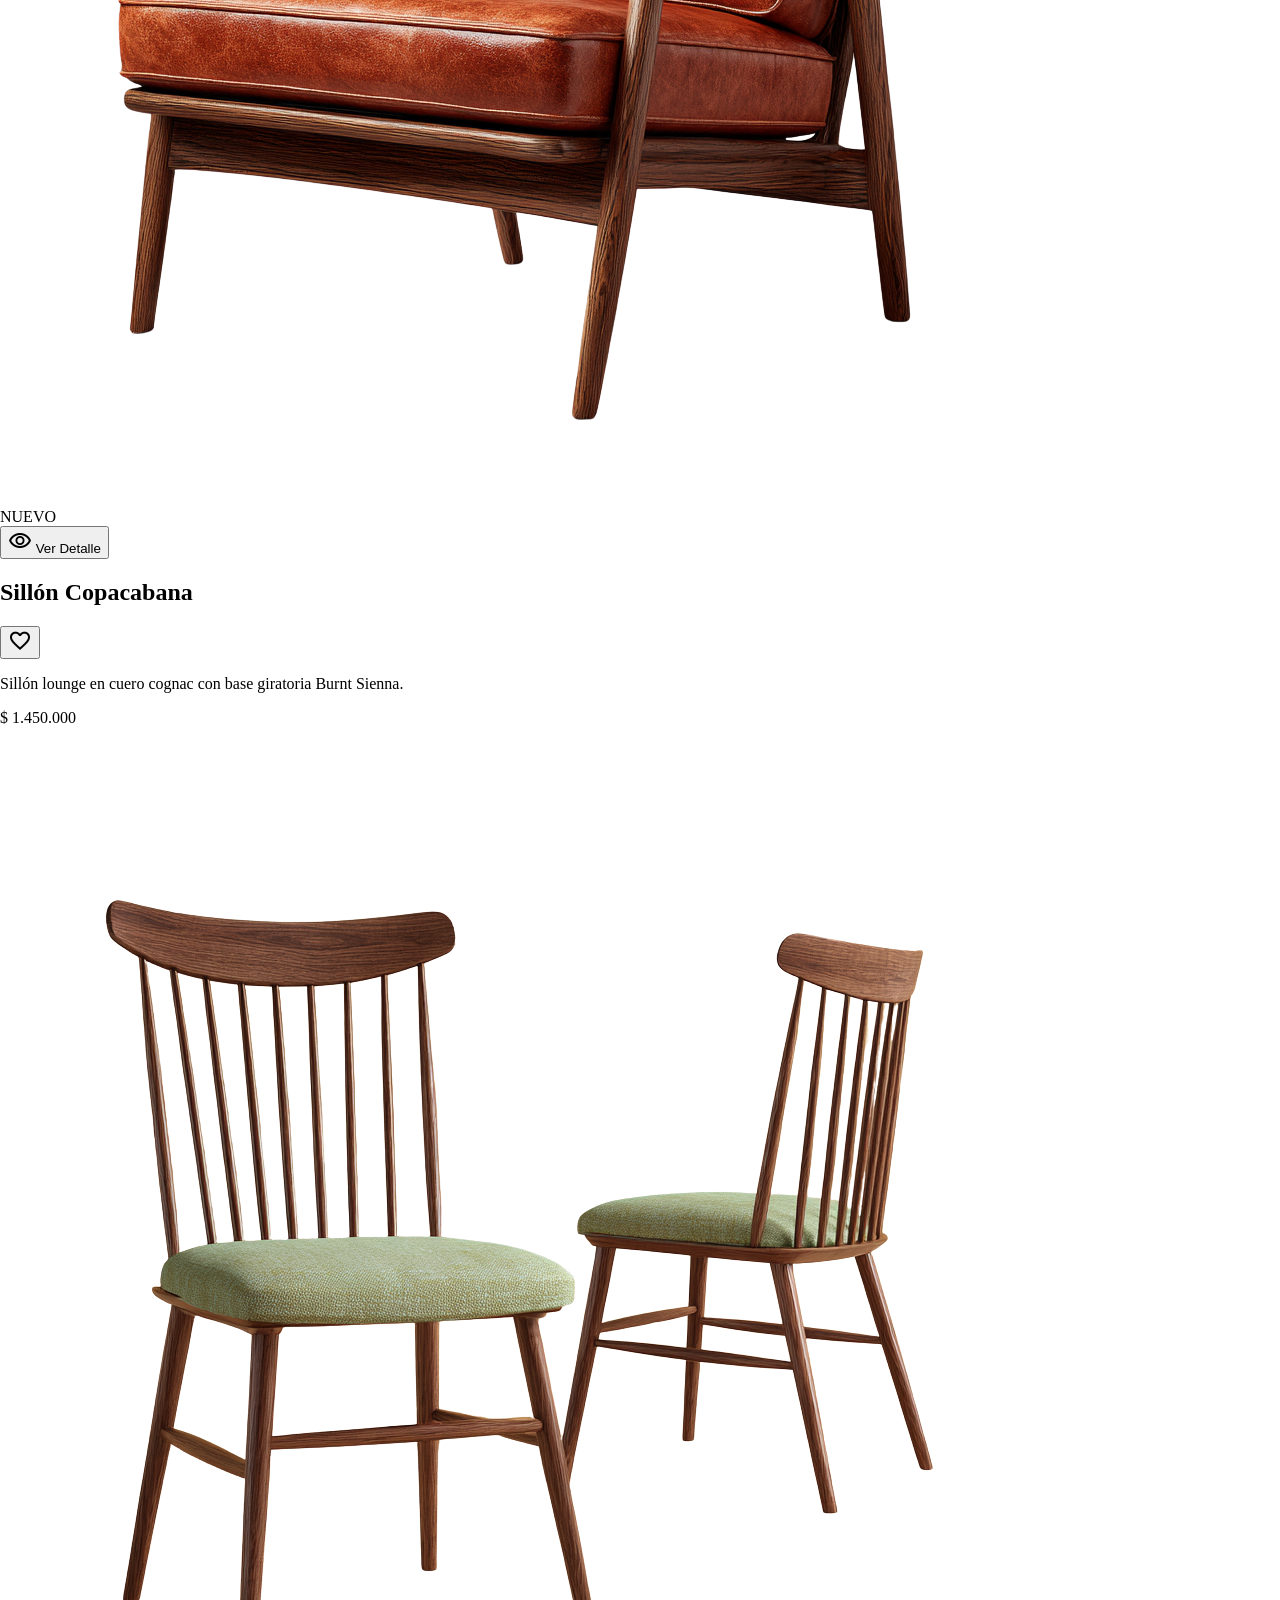
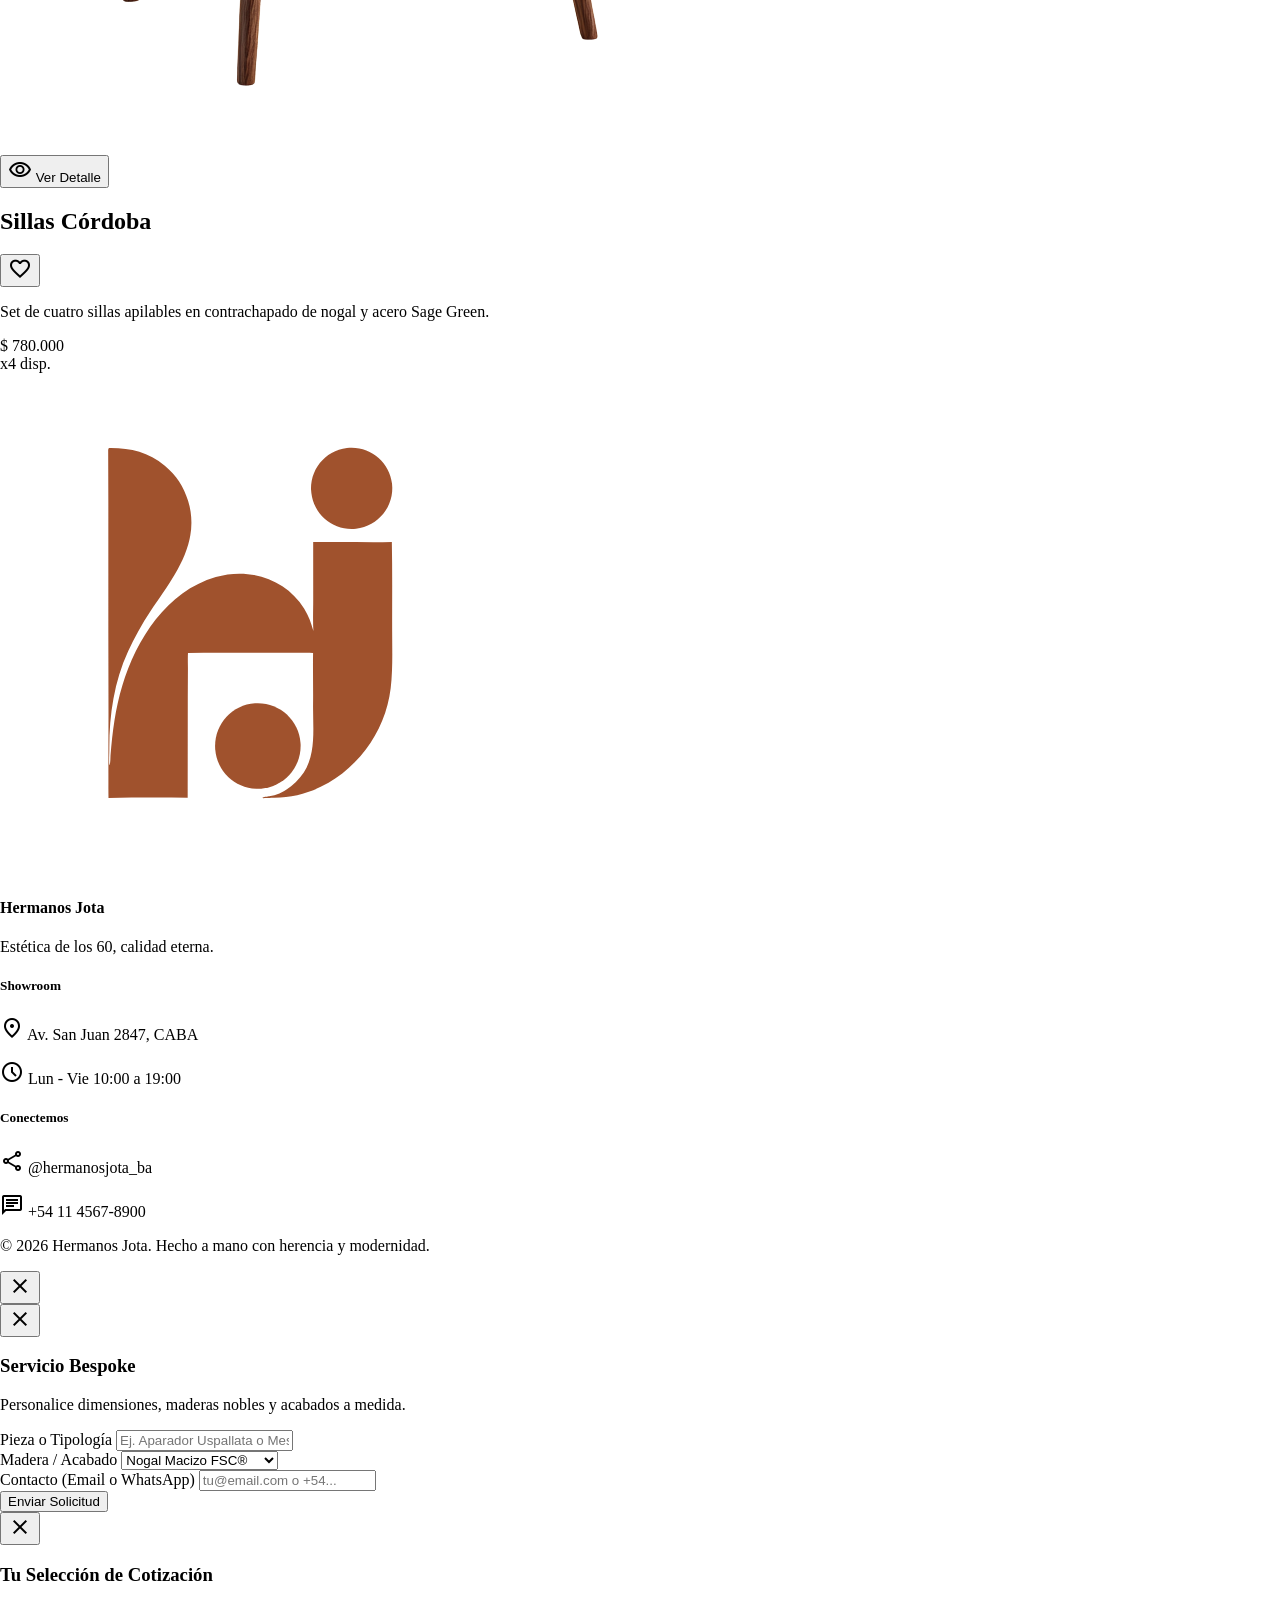
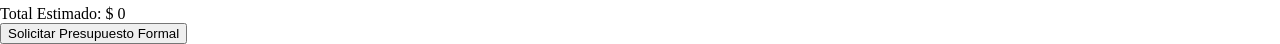
==== commit c6ac625b: "feat(catalog): add official product image kit and full 11 product catalog with technical specs" ====
--- a/catalogo.html
+++ b/catalogo.html
@@ -115,20 +115,20 @@
   <header class="fixed top-0 w-full z-50 bg-surface/90 backdrop-blur-md shadow-[0_1px_12px_rgba(74,50,40,0.06)]">
     <div class="h-20 max-w-[1280px] mx-auto px-margin-desktop flex items-center justify-between">
       <div class="flex items-center gap-4">
-        <img alt="Logo Circular hj" class="h-10 w-auto object-contain" src="https://lh3.googleusercontent.com/aida-public/[base64]"/>
+        <img alt="Logo Circular hj" class="h-10 w-auto object-contain" src="assets/images/logo.svg"/>
         <span class="font-headline-md text-headline-md tracking-tight text-primary">Hermanos Jota</span>
       </div>
-      <nav class="hidden md:flex items-center gap-8" data-active-classes="text-primary font-semibold border-b-2 border-primary">
-        <a class="font-label-md text-label-md text-on-surface-variant hover:text-primary transition-colors tracking-widest uppercase" data-path="inicio" href="#">Inicio</a>
-        <a aria-current="page" class="transition-colors tracking-widest uppercase text-primary font-semibold border-b-2 border-primary" data-path="catalogo" href="#">Catálogo</a>
-        <a class="font-label-md text-label-md text-on-surface-variant hover:text-primary transition-colors tracking-widest uppercase" data-path="contacto" href="#">Contacto</a>
+      <nav class="hidden md:flex items-center gap-8">
+        <a class="font-label-md text-label-md text-on-surface-variant hover:text-primary transition-colors tracking-widest uppercase" href="#">Inicio</a>
+        <a aria-current="page" class="transition-colors tracking-widest uppercase text-primary font-semibold border-b-2 border-primary" href="#">Catálogo</a>
+        <a class="font-label-md text-label-md text-on-surface-variant hover:text-primary transition-colors tracking-widest uppercase" href="#contacto">Contacto</a>
       </nav>
       <div class="flex items-center gap-6">
         <button class="relative p-2 text-on-surface-variant hover:text-primary transition-colors" onclick="openCartModal()">
           <span class="material-symbols-outlined">shopping_bag</span>
           <span id="cartCount" class="absolute top-0 right-0 bg-primary text-on-primary text-[10px] w-4 h-4 rounded-full flex items-center justify-center font-bold">0</span>
         </button>
-        <div class="flex items-center gap-3 pl-6 border-l border-outline-variant cursor-pointer" onclick="openBespokeModal()">
+        <div class="flex items-center gap-3 pl-6 border-l border-outline-variant cursor-pointer" onclick="openBespokeModal('Consulta General')">
           <div class="text-right hidden sm:block">
             <p class="font-label-sm text-label-sm text-on-surface-variant">Consultor</p>
             <p class="font-label-md text-label-md text-on-surface">En Línea</p>
@@ -144,7 +144,6 @@
     <div class="flex flex-col w-full">
       <!-- Header with Search -->
       <div class="w-full bg-surface-container py-8 md:py-16 px-margin-mobile md:px-margin-desktop rounded-b-xl shadow-sm mb-16 relative overflow-hidden">
-        <!-- Decorative Background Elements -->
         <div class="absolute -top-32 -right-32 w-96 h-96 bg-primary-container/10 rounded-full blur-3xl pointer-events-none"></div>
         <div class="absolute top-1/2 -left-32 w-72 h-72 bg-secondary-container/20 rounded-full blur-3xl pointer-events-none"></div>
         <div class="max-w-[1280px] mx-auto flex flex-col md:flex-row md:items-center justify-between gap-8 relative z-10">
@@ -173,7 +172,7 @@
       </div>
 
       <!-- Main Content Area: Sidebar + Grid -->
-      <div class="max-w-[1280px] mx-auto px-margin-mobile md:px-margin-desktop w-full pb-32">
+      <div class="max-w-[1280px] mx-auto px-margin-mobile md:px-margin-desktop w-full pb-32" id="catalogSection">
         <div class="flex flex-col lg:flex-row gap-gutter items-start">
           
           <!-- Sidebar Filters -->
@@ -183,7 +182,7 @@
                 <span class="material-symbols-outlined text-[18px]">filter_list</span> Filtrar
               </h3>
               
-              <!-- Filter Group 1: Categorías -->
+              <!-- Categorías -->
               <div class="mb-8">
                 <h4 class="font-headline-md text-headline-md text-on-surface mb-4">Categorías</h4>
                 <ul class="space-y-3 font-body-md text-body-md text-on-surface-variant">
@@ -194,7 +193,7 @@
                 </ul>
               </div>
               
-              <!-- Filter Group 2: Materiales -->
+              <!-- Materiales -->
               <div>
                 <h4 class="font-headline-md text-headline-md text-on-surface mb-4">Materiales</h4>
                 <div class="flex flex-col gap-3">
@@ -217,7 +216,7 @@
               </div>
             </div>
 
-            <!-- Promotional Mini-Card: Servicio Bespoke -->
+            <!-- Servicio Bespoke -->
             <div class="mt-12 bg-primary-container p-6 rounded-xl text-on-primary-container relative overflow-hidden group">
               <div class="absolute inset-0 bg-gradient-to-br from-primary/20 to-transparent"></div>
               <div class="relative z-10">
@@ -233,16 +232,17 @@
 
           <!-- Product Grid Area -->
           <div class="flex-1 w-full min-w-0">
-            <!-- Sort and view options -->
+            <!-- Toolbar -->
             <div class="flex justify-between items-center mb-8 pb-4 border-b border-surface-variant hidden md:flex">
-              <span class="font-body-md text-body-md text-on-surface-variant">Mostrando <strong class="text-on-surface">12</strong> de 48 piezas</span>
+              <span class="font-body-md text-body-md text-on-surface-variant">Mostrando <strong id="shownCount" class="text-on-surface">6</strong> de <strong id="totalPiecesCount">11</strong> piezas</span>
               <div class="flex items-center gap-6">
                 <div class="flex items-center gap-2">
                   <span class="font-label-sm text-label-sm text-on-surface-variant uppercase tracking-widest">Ordenar por:</span>
-                  <select class="bg-transparent font-body-md text-body-md text-on-surface focus:outline-none cursor-pointer">
-                    <option>Novedades</option>
-                    <option>Precio: Menor a Mayor</option>
-                    <option>Precio: Mayor a Menor</option>
+                  <select id="sortSelect" class="bg-transparent font-body-md text-body-md text-on-surface focus:outline-none cursor-pointer">
+                    <option value="novedades">Novedades</option>
+                    <option value="precio-asc">Precio: Menor a Mayor</option>
+                    <option value="precio-desc">Precio: Mayor a Menor</option>
+                    <option value="alfabetico">Nombre A-Z</option>
                   </select>
                 </div>
                 <div class="flex gap-2 text-on-surface-variant">
@@ -252,175 +252,14 @@
               </div>
             </div>
 
-            <!-- 6 Grid Cards -->
-            <div class="grid grid-cols-1 md:grid-cols-2 xl:grid-cols-3 gap-x-6 gap-y-12">
-              
-              <!-- Product Card 1 -->
-              <div class="group flex flex-col h-full bg-surface-container-lowest rounded-xl overflow-hidden shadow-sm hover:shadow-md transition-all duration-300 hover:-translate-y-1">
-                <div class="relative aspect-[4/5] overflow-hidden bg-surface-container">
-                  <img class="w-full h-full object-cover transition-transform duration-700 group-hover:scale-105" data-alt="A meticulously crafted mid-century modern lounge chair made of dark walnut wood with woven leather seating." src="https://lh3.googleusercontent.com/aida-public/[base64]"/>
-                  <div class="absolute top-4 left-4 bg-secondary/90 backdrop-blur text-on-secondary font-label-sm text-label-sm px-3 py-1 rounded-full uppercase tracking-wider">
-                    Nuevo
-                  </div>
-                  <!-- Hover Action Overlay -->
-                  <div class="absolute inset-0 bg-surface/40 opacity-0 group-hover:opacity-100 transition-opacity flex items-center justify-center backdrop-blur-[2px]">
-                    <button onclick="addToCart('Sillón Kierkegaard', 1450000)" class="bg-primary text-on-primary font-label-md text-label-md px-6 py-3 rounded shadow-lg transform translate-y-4 group-hover:translate-y-0 transition-all duration-300 flex items-center gap-2">
-                      <span class="material-symbols-outlined text-[18px]">visibility</span> Ver Detalle
-                    </button>
-                  </div>
-                </div>
-                <div class="p-6 flex flex-col flex-grow">
-                  <div class="flex items-start justify-between mb-2">
-                    <h2 class="font-headline-md text-headline-md text-on-surface line-clamp-1">Sillón 'Kierkegaard'</h2>
-                    <button class="text-on-surface-variant hover:text-primary transition-colors"><span class="material-symbols-outlined">favorite_border</span></button>
-                  </div>
-                  <p class="font-body-md text-body-md text-on-surface-variant mb-4 flex-grow">Nogal macizo &amp; Cuero trenzado</p>
-                  <div class="flex items-center justify-between mt-auto">
-                    <span class="font-headline-md text-headline-md text-primary">$ 1,450,000</span>
-                    <!-- Material Chips -->
-                    <div class="flex gap-1">
-                      <div class="w-4 h-4 rounded-full bg-[#5c4033] shadow-sm" title="Nogal"></div>
-                      <div class="w-4 h-4 rounded-full bg-[#8b4513] shadow-sm" title="Cuero"></div>
-                    </div>
-                  </div>
-                </div>
-              </div>
-
-              <!-- Product Card 2 -->
-              <div class="group flex flex-col h-full bg-surface-container-lowest rounded-xl overflow-hidden shadow-sm hover:shadow-md transition-all duration-300 hover:-translate-y-1">
-                <div class="relative aspect-[4/5] overflow-hidden bg-surface-container">
-                  <img class="w-full h-full object-cover transition-transform duration-700 group-hover:scale-105" data-alt="A minimalist low coffee table made of solid oak with visible joinery details." src="https://lh3.googleusercontent.com/aida-public/[base64]"/>
-                  <div class="absolute inset-0 bg-surface/40 opacity-0 group-hover:opacity-100 transition-opacity flex items-center justify-center backdrop-blur-[2px]">
-                    <button onclick="addToCart('Mesa Baja Boreal', 890000)" class="bg-primary text-on-primary font-label-md text-label-md px-6 py-3 rounded shadow-lg transform translate-y-4 group-hover:translate-y-0 transition-all duration-300 flex items-center gap-2">
-                      <span class="material-symbols-outlined text-[18px]">visibility</span> Ver Detalle
-                    </button>
-                  </div>
-                </div>
-                <div class="p-6 flex flex-col flex-grow">
-                  <div class="flex items-start justify-between mb-2">
-                    <h2 class="font-headline-md text-headline-md text-on-surface line-clamp-1">Mesa Baja 'Boreal'</h2>
-                    <button class="text-on-surface-variant hover:text-primary transition-colors"><span class="material-symbols-outlined">favorite_border</span></button>
-                  </div>
-                  <p class="font-body-md text-body-md text-on-surface-variant mb-4 flex-grow">Roble claro acabado a la cera</p>
-                  <div class="flex items-center justify-between mt-auto">
-                    <span class="font-headline-md text-headline-md text-primary">$ 890,000</span>
-                    <div class="flex gap-1">
-                      <div class="w-4 h-4 rounded-full bg-[#d2b48c] shadow-sm" title="Roble"></div>
-                    </div>
-                  </div>
-                </div>
-              </div>
-
-              <!-- Product Card 3 -->
-              <div class="group flex flex-col h-full bg-surface-container-lowest rounded-xl overflow-hidden shadow-sm hover:shadow-md transition-all duration-300 hover:-translate-y-1">
-                <div class="relative aspect-[4/5] overflow-hidden bg-surface-container">
-                  <img class="w-full h-full object-cover transition-transform duration-700 group-hover:scale-105 opacity-80 mix-blend-multiply grayscale-[30%]" data-alt="A sleek mid-century credenza sideboard made of warm teak wood." src="https://lh3.googleusercontent.com/aida-public/[base64]"/>
-                  <div class="absolute top-4 left-4 bg-surface-variant text-on-surface-variant font-label-sm text-label-sm px-3 py-1 rounded-full uppercase tracking-wider shadow-sm">
-                    Agotado
-                  </div>
-                  <div class="absolute inset-0 bg-surface/60 opacity-0 group-hover:opacity-100 transition-opacity flex items-center justify-center backdrop-blur-[2px]">
-                    <button class="bg-surface text-on-surface font-label-md text-label-md px-6 py-3 rounded shadow-lg transform translate-y-4 group-hover:translate-y-0 transition-all duration-300 flex items-center gap-2" onclick="alert('Te avisaremos cuando haya stock de Credenza Aalto')">
-                      <span class="material-symbols-outlined text-[18px]">notifications_active</span> Avisarme
-                    </button>
-                  </div>
-                </div>
-                <div class="p-6 flex flex-col flex-grow">
-                  <div class="flex items-start justify-between mb-2">
-                    <h2 class="font-headline-md text-headline-md text-on-surface line-clamp-1 opacity-70">Credenza 'Aalto'</h2>
-                    <button class="text-on-surface-variant hover:text-primary transition-colors"><span class="material-symbols-outlined">favorite_border</span></button>
-                  </div>
-                  <p class="font-body-md text-body-md text-on-surface-variant mb-4 flex-grow opacity-70">Teca maciza &amp; Detalles en latón</p>
-                  <div class="flex items-center justify-between mt-auto">
-                    <span class="font-headline-md text-headline-md text-on-surface-variant opacity-70">$ 2,100,000</span>
-                  </div>
-                </div>
-              </div>
-
-              <!-- Product Card 4 -->
-              <div class="group flex flex-col h-full bg-surface-container-lowest rounded-xl overflow-hidden shadow-sm hover:shadow-md transition-all duration-300 hover:-translate-y-1">
-                <div class="relative aspect-[4/5] overflow-hidden bg-surface-container">
-                  <img class="w-full h-full object-cover transition-transform duration-700 group-hover:scale-105" data-alt="A tall minimalist shelving unit made of dark stained ash wood." src="https://lh3.googleusercontent.com/aida-public/[base64]"/>
-                  <div class="absolute inset-0 bg-surface/40 opacity-0 group-hover:opacity-100 transition-opacity flex items-center justify-center backdrop-blur-[2px]">
-                    <button onclick="addToCart('Estantería Líneas', 1150000)" class="bg-primary text-on-primary font-label-md text-label-md px-6 py-3 rounded shadow-lg transform translate-y-4 group-hover:translate-y-0 transition-all duration-300 flex items-center gap-2">
-                      <span class="material-symbols-outlined text-[18px]">visibility</span> Ver Detalle
-                    </button>
-                  </div>
-                </div>
-                <div class="p-6 flex flex-col flex-grow">
-                  <div class="flex items-start justify-between mb-2">
-                    <h2 class="font-headline-md text-headline-md text-on-surface line-clamp-1">Estantería 'Líneas'</h2>
-                    <button class="text-on-surface-variant hover:text-primary transition-colors"><span class="material-symbols-outlined">favorite_border</span></button>
-                  </div>
-                  <p class="font-body-md text-body-md text-on-surface-variant mb-4 flex-grow">Fresno teñido oscuro</p>
-                  <div class="flex items-center justify-between mt-auto">
-                    <span class="font-headline-md text-headline-md text-primary">$ 1,150,000</span>
-                  </div>
-                </div>
-              </div>
-
-              <!-- Product Card 5 -->
-              <div class="group flex flex-col h-full bg-surface-container-lowest rounded-xl overflow-hidden shadow-sm hover:shadow-md transition-all duration-300 hover:-translate-y-1">
-                <div class="relative aspect-[4/5] overflow-hidden bg-surface-container">
-                  <img class="w-full h-full object-cover transition-transform duration-700 group-hover:scale-105" data-alt="A beautifully crafted dining chair with a curved backrest made of bentwood." src="https://lh3.googleusercontent.com/aida-public/[base64]"/>
-                  <div class="absolute top-4 left-4 bg-secondary/90 backdrop-blur text-on-secondary font-label-sm text-label-sm px-3 py-1 rounded-full uppercase tracking-wider">
-                    Sustentable
-                  </div>
-                  <div class="absolute inset-0 bg-surface/40 opacity-0 group-hover:opacity-100 transition-opacity flex items-center justify-center backdrop-blur-[2px]">
-                    <button onclick="addToCart('Silla Curva', 420000)" class="bg-primary text-on-primary font-label-md text-label-md px-6 py-3 rounded shadow-lg transform translate-y-4 group-hover:translate-y-0 transition-all duration-300 flex items-center gap-2">
-                      <span class="material-symbols-outlined text-[18px]">visibility</span> Ver Detalle
-                    </button>
-                  </div>
-                </div>
-                <div class="p-6 flex flex-col flex-grow">
-                  <div class="flex items-start justify-between mb-2">
-                    <h2 class="font-headline-md text-headline-md text-on-surface line-clamp-1">Silla 'Curva'</h2>
-                    <button class="text-primary"><span class="material-symbols-outlined">favorite</span></button>
-                  </div>
-                  <p class="font-body-md text-body-md text-on-surface-variant mb-4 flex-grow">Haya curvada al vapor &amp; Esterilla</p>
-                  <div class="flex items-center justify-between mt-auto">
-                    <span class="font-headline-md text-headline-md text-primary">$ 420,000</span>
-                    <span class="font-label-sm text-label-sm text-on-surface-variant bg-surface-container px-2 py-1 rounded">x4 disp.</span>
-                  </div>
-                </div>
-              </div>
-
-              <!-- Product Card 6 -->
-              <div class="group flex flex-col h-full bg-surface-container-lowest rounded-xl overflow-hidden shadow-sm hover:shadow-md transition-all duration-300 hover:-translate-y-1 md:col-span-2 xl:col-span-1">
-                <div class="relative aspect-[4/5] overflow-hidden bg-surface-container">
-                  <img class="w-full h-full object-cover transition-transform duration-700 group-hover:scale-105" data-alt="A monumental solid wood dining table in a grand room with large windows." src="https://lh3.googleusercontent.com/aida-public/[base64]"/>
-                  <div class="absolute inset-0 bg-surface/40 opacity-0 group-hover:opacity-100 transition-opacity flex items-center justify-center backdrop-blur-[2px]">
-                    <button onclick="addToCart('Mesa Comedor Origen', 3200000)" class="bg-primary text-on-primary font-label-md text-label-md px-6 py-3 rounded shadow-lg transform translate-y-4 group-hover:translate-y-0 transition-all duration-300 flex items-center gap-2">
-                      <span class="material-symbols-outlined text-[18px]">visibility</span> Ver Detalle
-                    </button>
-                  </div>
-                </div>
-                <div class="p-6 flex flex-col flex-grow">
-                  <div class="flex items-start justify-between mb-2">
-                    <h2 class="font-headline-md text-headline-md text-on-surface line-clamp-1">Mesa Comedor 'Origen'</h2>
-                    <button class="text-on-surface-variant hover:text-primary transition-colors"><span class="material-symbols-outlined">favorite_border</span></button>
-                  </div>
-                  <p class="font-body-md text-body-md text-on-surface-variant mb-4 flex-grow">Lenga patagónica maciza, 2.4m</p>
-                  <div class="flex items-center justify-between mt-auto">
-                    <span class="font-headline-md text-headline-md text-primary">$ 3,200,000</span>
-                  </div>
-                </div>
-              </div>
-
+            <!-- Dynamic Products Grid -->
+            <div class="grid grid-cols-1 md:grid-cols-2 xl:grid-cols-3 gap-x-6 gap-y-12" id="productsGrid">
+              <!-- Populated by app.js -->
             </div>
 
             <!-- Pagination -->
-            <div class="mt-16 flex justify-center items-center gap-2">
-              <button class="w-10 h-10 flex items-center justify-center rounded bg-surface-container text-on-surface-variant hover:bg-primary hover:text-on-primary transition-colors shadow-sm disabled:opacity-50 disabled:hover:bg-surface-container disabled:hover:text-on-surface-variant" disabled="">
-                <span class="material-symbols-outlined">chevron_left</span>
-              </button>
-              <button class="w-10 h-10 flex items-center justify-center rounded bg-primary text-on-primary font-label-md shadow-sm">1</button>
-              <button class="w-10 h-10 flex items-center justify-center rounded bg-surface-container text-on-surface-variant hover:bg-primary hover:text-on-primary transition-colors font-label-md shadow-sm">2</button>
-              <button class="w-10 h-10 flex items-center justify-center rounded bg-surface-container text-on-surface-variant hover:bg-primary hover:text-on-primary transition-colors font-label-md shadow-sm">3</button>
-              <span class="text-on-surface-variant font-label-md">...</span>
-              <button class="w-10 h-10 flex items-center justify-center rounded bg-surface-container text-on-surface-variant hover:bg-primary hover:text-on-primary transition-colors font-label-md shadow-sm">8</button>
-              <button class="w-10 h-10 flex items-center justify-center rounded bg-surface-container text-on-surface-variant hover:bg-primary hover:text-on-primary transition-colors shadow-sm">
-                <span class="material-symbols-outlined">chevron_right</span>
-              </button>
+            <div class="mt-16 flex justify-center items-center gap-2" id="paginationContainer">
+              <!-- Populated by app.js -->
             </div>
           </div>
         </div>
@@ -429,12 +268,12 @@
   </main>
 
   <!-- FOOTER -->
-  <footer class="w-full bg-surface-container-high mt-20 py-16">
+  <footer class="w-full bg-surface-container-high mt-20 py-16" id="contacto">
     <div class="max-w-[1280px] mx-auto px-margin-desktop">
       <div class="grid grid-cols-1 md:grid-cols-3 gap-gutter items-start">
         <div class="space-y-4">
           <div class="flex items-center gap-3">
-            <img alt="Logo" class="h-8 opacity-80 grayscale contrast-125" src="https://lh3.googleusercontent.com/aida-public/[base64]"/>
+            <img alt="Logo" class="h-8 opacity-80" src="assets/images/logo.svg"/>
             <div>
               <h4 class="font-headline-md text-headline-md text-on-surface">Hermanos Jota</h4>
               <p class="font-body-md text-body-md text-on-surface-variant">Estética de los 60, calidad eterna.</p>
@@ -452,6 +291,7 @@
           <div>
             <h5 class="font-label-md text-label-md text-primary uppercase tracking-widest mb-4">Conectemos</h5>
             <p class="font-body-md text-body-md text-on-surface-variant flex items-center gap-2 hover:text-primary transition-colors cursor-pointer"><span class="material-symbols-outlined text-sm">share</span> @hermanosjota_ba</p>
+            <p class="font-body-md text-body-md text-on-surface-variant flex items-center gap-2 hover:text-primary transition-colors cursor-pointer"><span class="material-symbols-outlined text-sm">chat</span> +54 11 4567-8900</p>
           </div>
         </div>
       </div>
@@ -460,6 +300,14 @@
       </div>
     </div>
   </footer>
+
+  <!-- PRODUCT MODAL -->
+  <div id="productModal" class="fixed inset-0 bg-on-background/50 backdrop-blur-sm z-50 flex items-center justify-center p-4 hidden">
+    <div class="bg-surface rounded-xl p-8 max-w-2xl w-full shadow-xl relative max-h-[90vh] overflow-y-auto">
+      <button onclick="closeModal('productModal')" class="absolute top-4 right-4 text-on-surface-variant hover:text-primary"><span class="material-symbols-outlined">close</span></button>
+      <div id="productModalContent"></div>
+    </div>
+  </div>
 
   <!-- BESPOKE MODAL -->
   <div id="bespokeModal" class="fixed inset-0 bg-on-background/50 backdrop-blur-sm z-50 flex items-center justify-center p-4 hidden">
@@ -467,18 +315,19 @@
       <button onclick="closeBespokeModal()" class="absolute top-4 right-4 text-on-surface-variant hover:text-primary"><span class="material-symbols-outlined">close</span></button>
       <h3 class="font-headline-md text-headline-md text-on-surface mb-2">Servicio Bespoke</h3>
       <p class="font-body-md text-on-surface-variant mb-6">Personalice dimensiones, maderas nobles y acabados a medida.</p>
-      <form onsubmit="event.preventDefault(); alert('Solicitud enviada exitosamente.'); closeBespokeModal();" class="space-y-4">
+      <form onsubmit="event.preventDefault(); showToast('Solicitud Bespoke recibida', '✨'); closeBespokeModal();" class="space-y-4">
         <div>
           <label class="block font-label-sm text-on-surface mb-1">Pieza o Tipología</label>
-          <input class="w-full p-3 bg-surface-container rounded border border-outline-variant focus:outline-none focus:ring-1 focus:ring-primary" placeholder="Ej. Mesa Comedor o Credenza" required />
+          <input id="bespokePieceInput" class="w-full p-3 bg-surface-container rounded border border-outline-variant focus:outline-none focus:ring-1 focus:ring-primary" placeholder="Ej. Aparador Uspallata o Mesa Comedor Pampa" required />
         </div>
         <div>
           <label class="block font-label-sm text-on-surface mb-1">Madera / Acabado</label>
           <select class="w-full p-3 bg-surface-container rounded border border-outline-variant focus:outline-none focus:ring-1 focus:ring-primary">
-            <option>Nogal Macizo</option>
-            <option>Roble Claro</option>
+            <option>Nogal Macizo FSC®</option>
+            <option>Roble Claro al Aceite</option>
+            <option>Guatambú Macizo</option>
             <option>Ébano / Fresno Teñido</option>
-            <option>Lenga Patagónica</option>
+            <option>Bambú Laminado</option>
           </select>
         </div>
         <div>
@@ -490,22 +339,25 @@
     </div>
   </div>
 
-  <script>
-    let cartItems = 0;
-    function addToCart(title, price) {
-      cartItems++;
-      document.getElementById('cartCount').textContent = cartItems;
-      alert(`"${title}" agregado a tu cotización ($ ${price.toLocaleString('es-AR')})`);
-    }
-    function openBespokeModal() {
-      document.getElementById('bespokeModal').classList.remove('hidden');
-    }
-    function closeBespokeModal() {
-      document.getElementById('bespokeModal').classList.add('hidden');
-    }
-    function openCartModal() {
-      alert(`Tienes ${cartItems} pieza(s) en tu cotización.`);
-    }
-  </script>
+  <!-- CART MODAL -->
+  <div id="cartModal" class="fixed inset-0 bg-on-background/50 backdrop-blur-sm z-50 flex items-center justify-center p-4 hidden">
+    <div class="bg-surface rounded-xl p-8 max-w-md w-full shadow-xl relative">
+      <button onclick="closeModal('cartModal')" class="absolute top-4 right-4 text-on-surface-variant hover:text-primary"><span class="material-symbols-outlined">close</span></button>
+      <h3 class="font-headline-md text-headline-md text-on-surface mb-2">Tu Selección de Cotización</h3>
+      <div id="cartItemsList" class="my-4 max-h-60 overflow-y-auto"></div>
+      <div class="flex justify-between items-center py-3 border-t border-outline-variant">
+        <span class="font-semibold">Total Estimado:</span>
+        <span id="cartTotalAmount" class="font-bold text-primary font-headline-md text-lg">$ 0</span>
+      </div>
+      <button onclick="closeModal('cartModal'); showToast('Cotización enviada a Hermanos Jota', '✓')" class="w-full py-3 bg-primary text-on-primary font-label-md rounded shadow hover:bg-primary-container transition-colors mt-4">
+        Solicitar Presupuesto Formal
+      </button>
+    </div>
+  </div>
+
+  <!-- TOAST NOTIFICATIONS -->
+  <div id="toastContainer" class="fixed bottom-6 right-6 z-50 flex flex-col gap-2"></div>
+
+  <script src="app.js"></script>
 </body>
 </html>
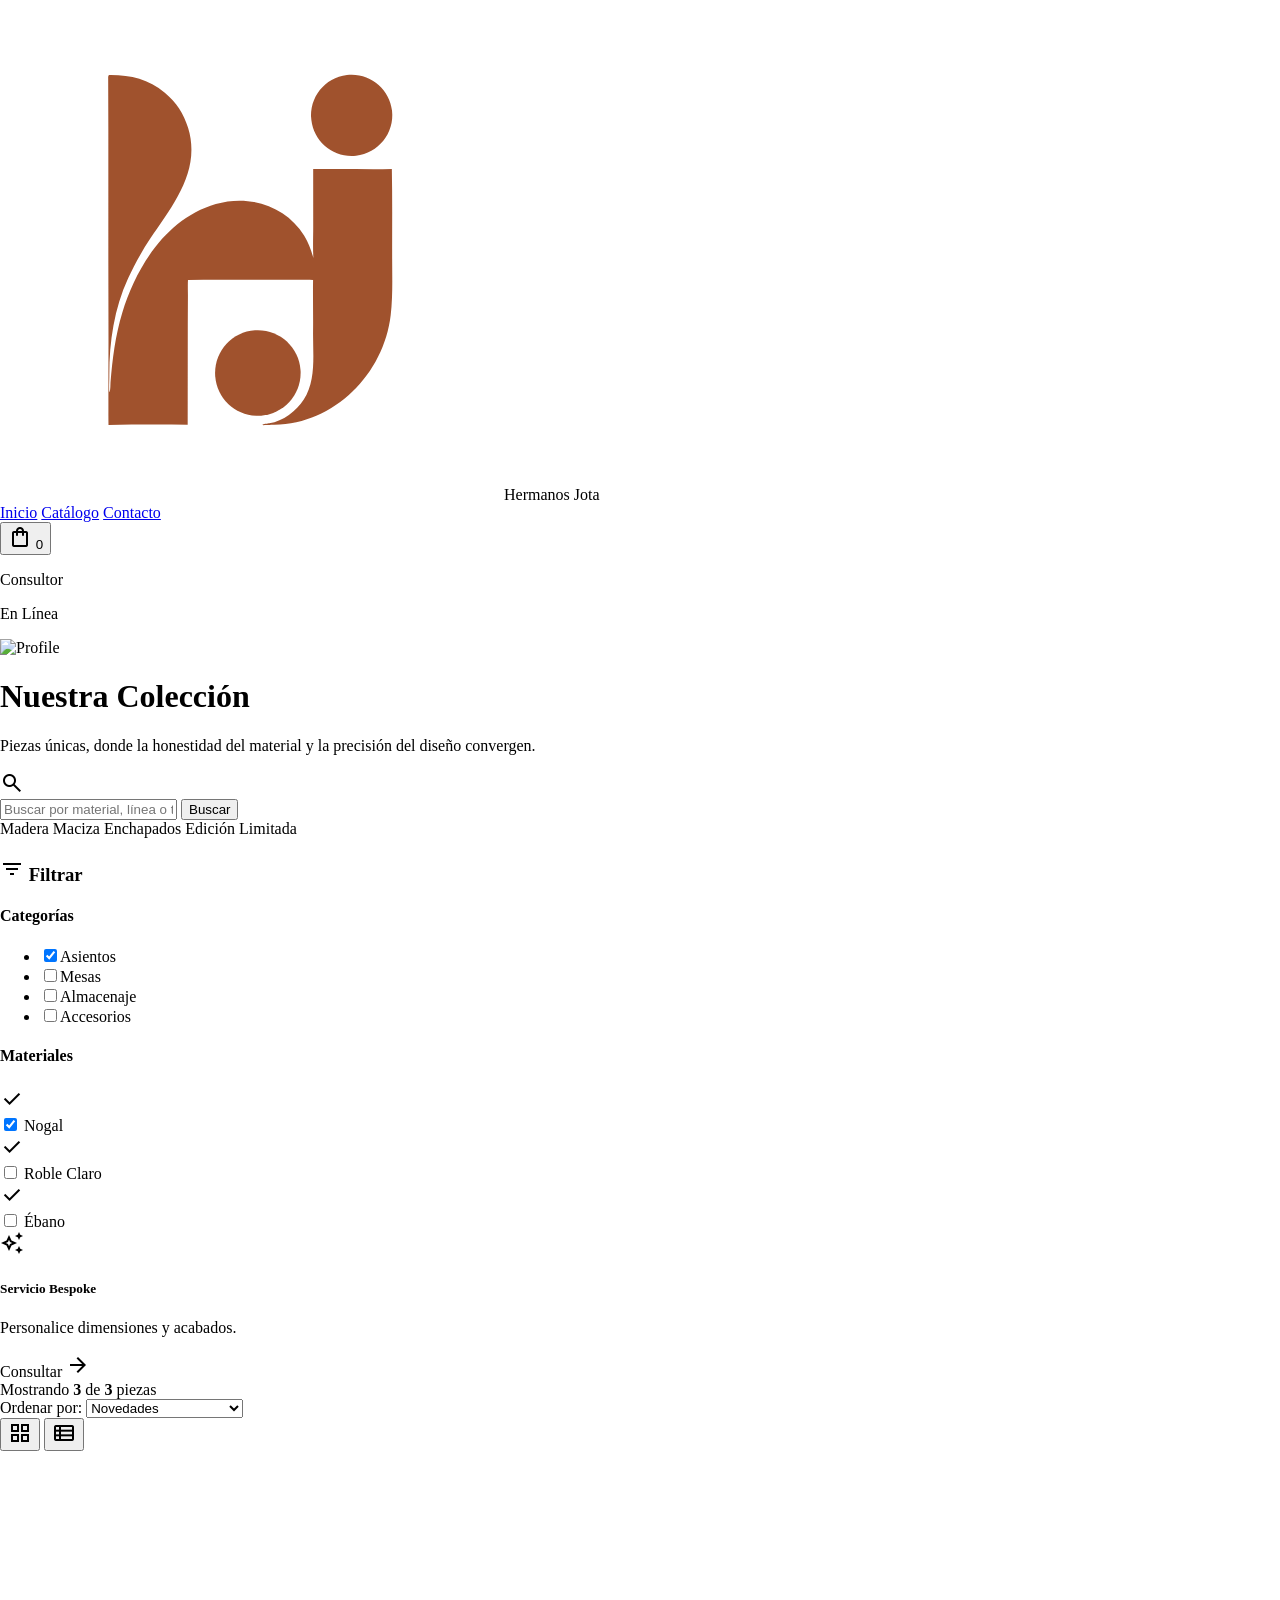
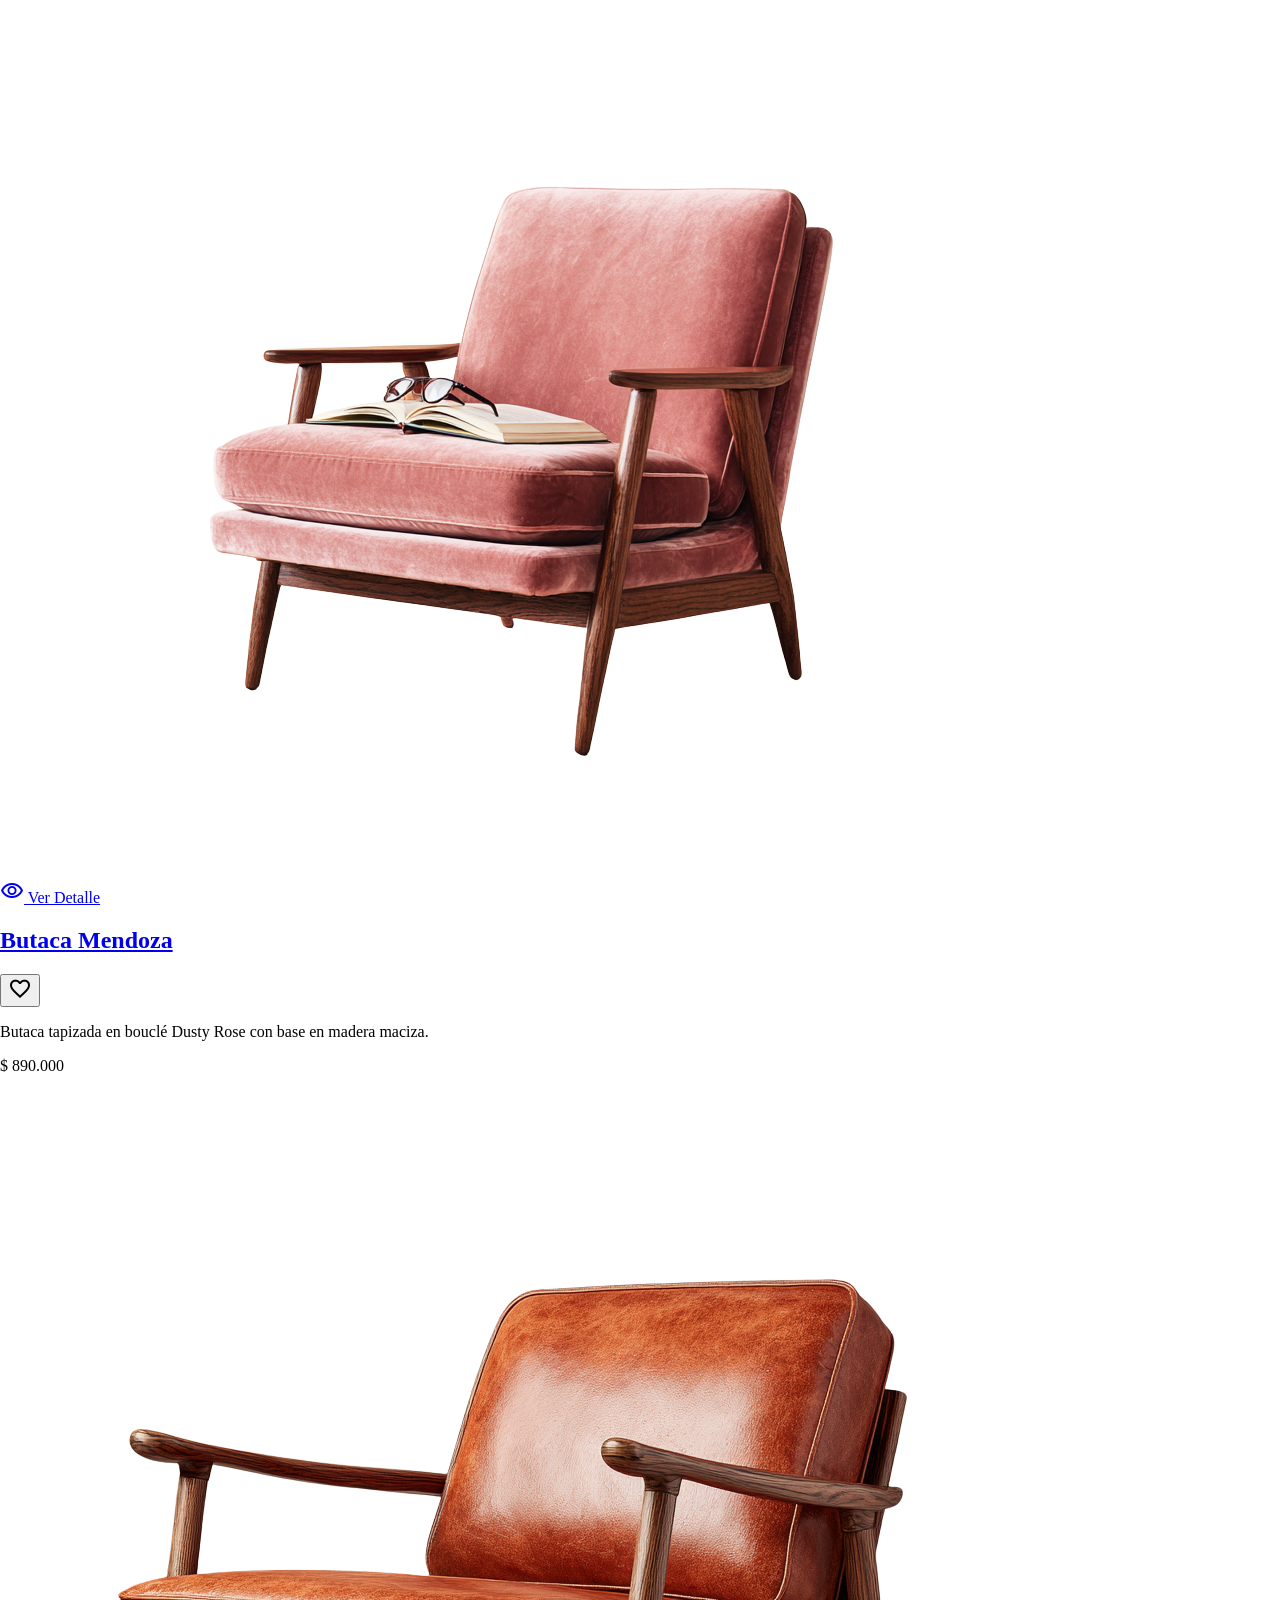
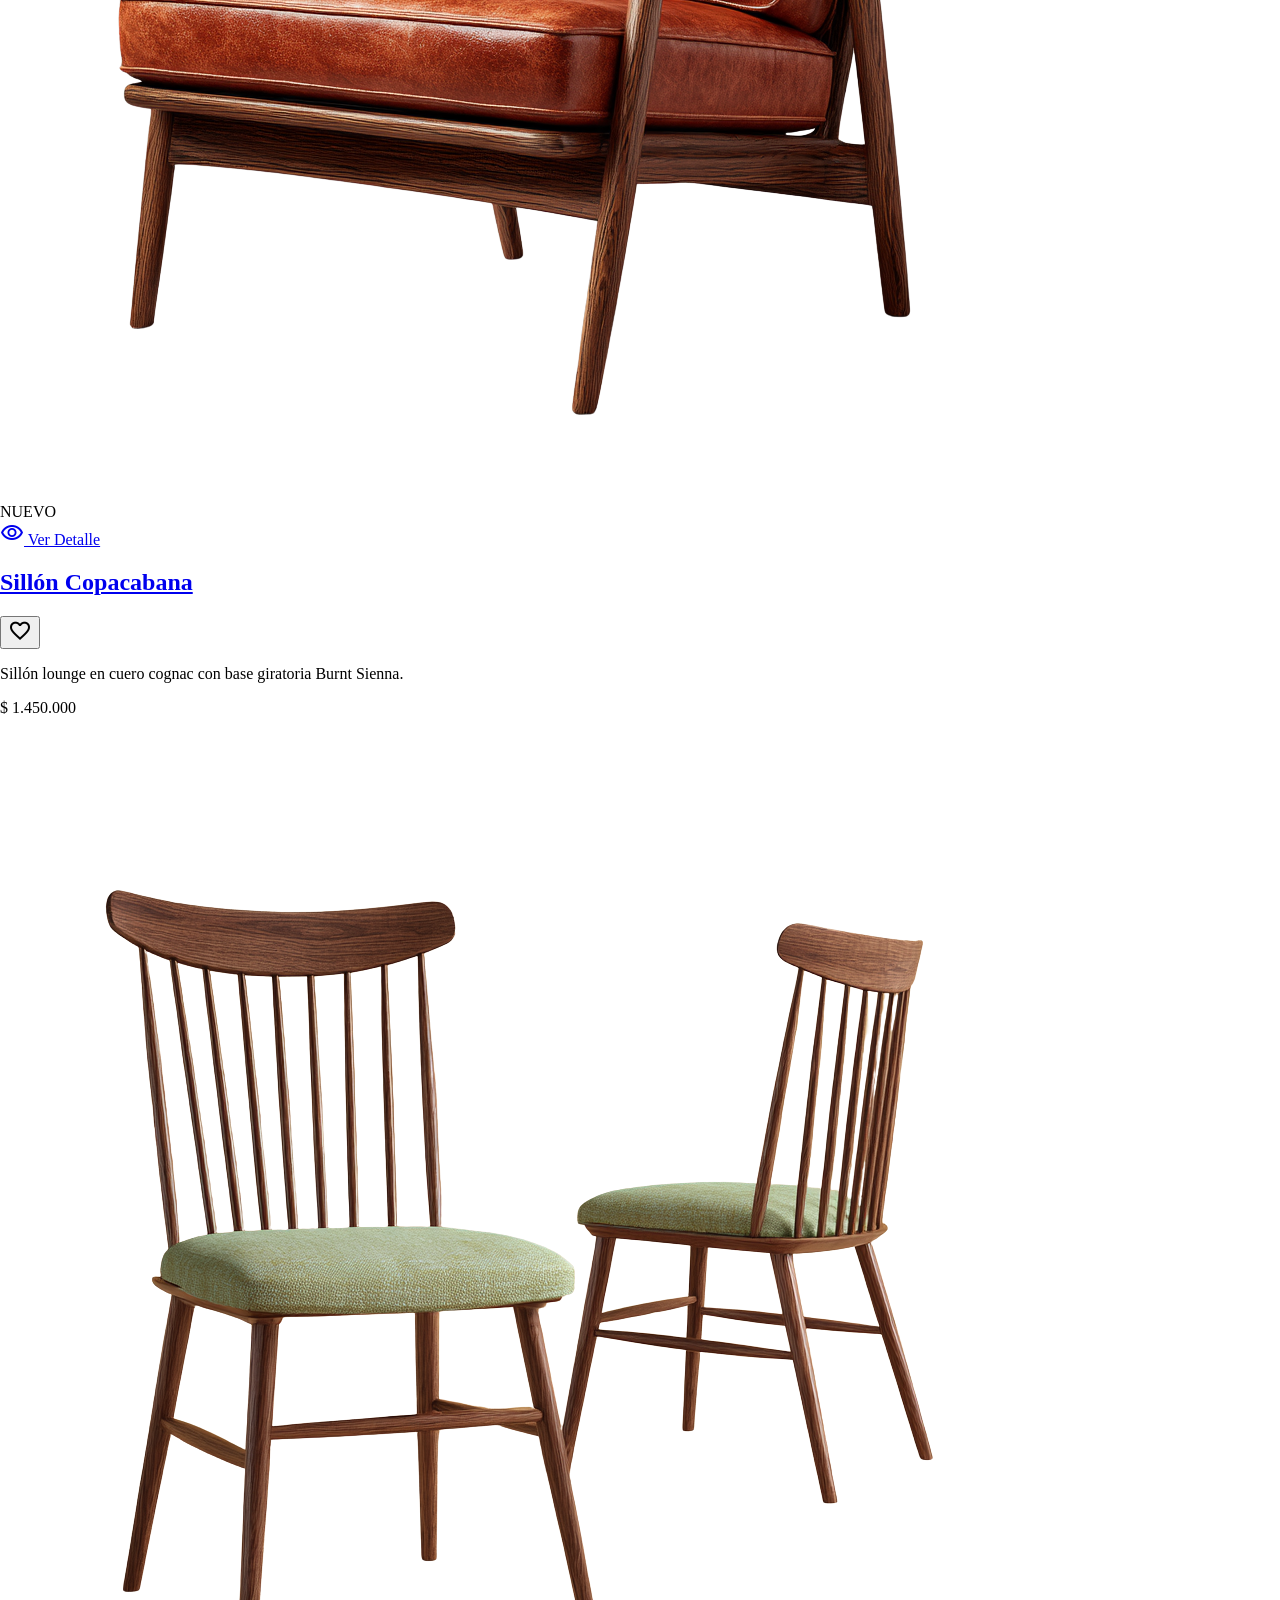
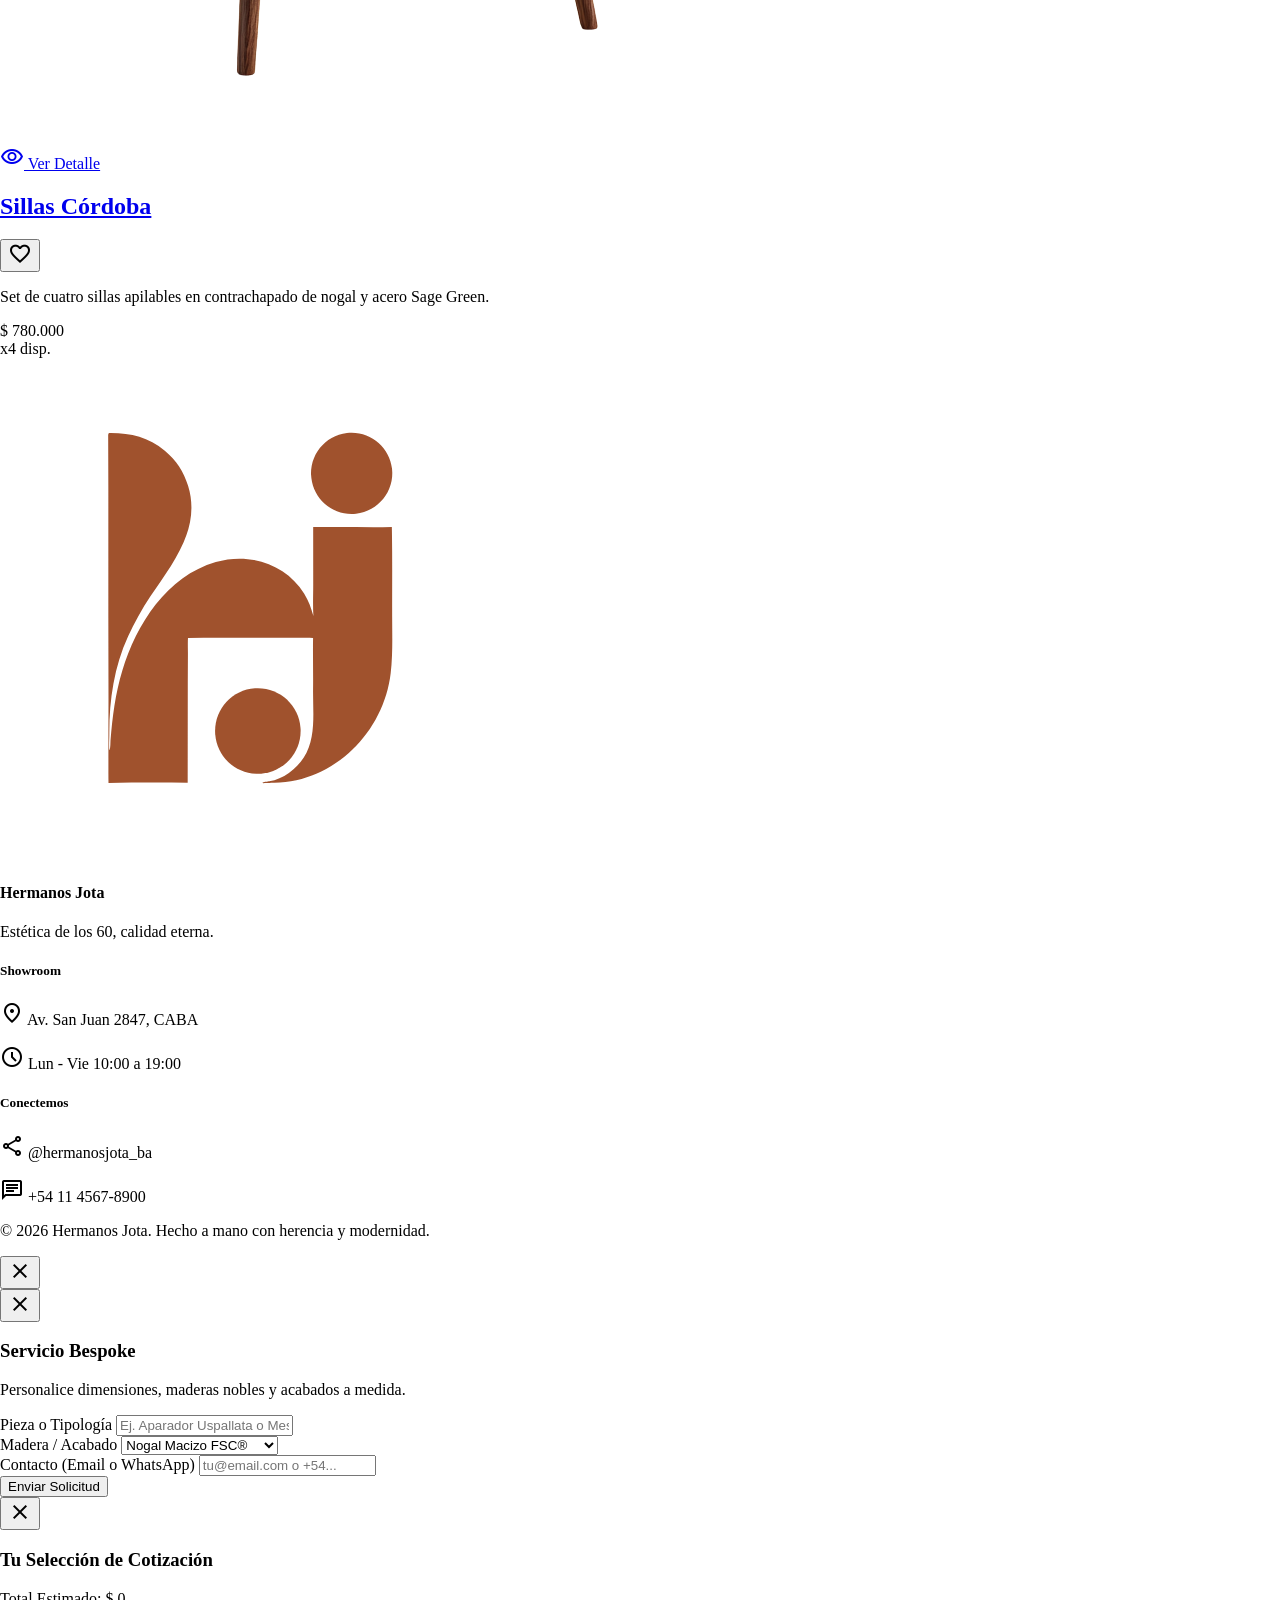
==== commit cfee12e6: "Agrego producto.html para Detalle de producto y modifico lo demas para que sea una subventana del ca" ====
--- a/catalogo.html
+++ b/catalogo.html
@@ -6,12 +6,31 @@
   <title>Nuestra Colección | Hermanos Jota</title>
   <style>
     @layer base {
-      html, body { margin: 0; padding: 0; }
-      body { overscroll-behavior: none; }
+      html, body { margin: 0; padding: 0; scroll-behavior: smooth; }
       main > :first-child { margin-top: 0 !important; }
       main > :last-child { margin-bottom: 0 !important; }
     }
-    ::-webkit-scrollbar { display: none; }
+    
+    /* Scrollbar Oficial Hermanos Jota */
+    ::-webkit-scrollbar {
+      width: 10px;
+      height: 10px;
+    }
+    ::-webkit-scrollbar-track {
+      background: #F5E6D3;
+    }
+    ::-webkit-scrollbar-thumb {
+      background: #A0522D;
+      border-radius: 5px;
+      border: 2px solid #F5E6D3;
+    }
+    ::-webkit-scrollbar-thumb:hover {
+      background: #823B18;
+    }
+    * {
+      scrollbar-width: thin;
+      scrollbar-color: #A0522D #F5E6D3;
+    }
   </style>
   <script src="https://cdn.tailwindcss.com"></script>
   <script id="tailwind-config">
@@ -119,9 +138,9 @@
         <span class="font-headline-md text-headline-md tracking-tight text-primary">Hermanos Jota</span>
       </div>
       <nav class="hidden md:flex items-center gap-8">
-        <a class="font-label-md text-label-md text-on-surface-variant hover:text-primary transition-colors tracking-widest uppercase" href="#">Inicio</a>
-        <a aria-current="page" class="transition-colors tracking-widest uppercase text-primary font-semibold border-b-2 border-primary" href="#">Catálogo</a>
-        <a class="font-label-md text-label-md text-on-surface-variant hover:text-primary transition-colors tracking-widest uppercase" href="#contacto">Contacto</a>
+        <a class="font-label-md text-label-md text-on-surface-variant hover:text-primary transition-colors tracking-widest uppercase" href="index.html">Inicio</a>
+        <a aria-current="page" class="transition-colors tracking-widest uppercase text-primary font-semibold border-b-2 border-primary" href="catalogo.html">Catálogo</a>
+        <a class="font-label-md text-label-md text-on-surface-variant hover:text-primary transition-colors tracking-widest uppercase" href="index.html#contacto">Contacto</a>
       </nav>
       <div class="flex items-center gap-6">
         <button class="relative p-2 text-on-surface-variant hover:text-primary transition-colors" onclick="openCartModal()">
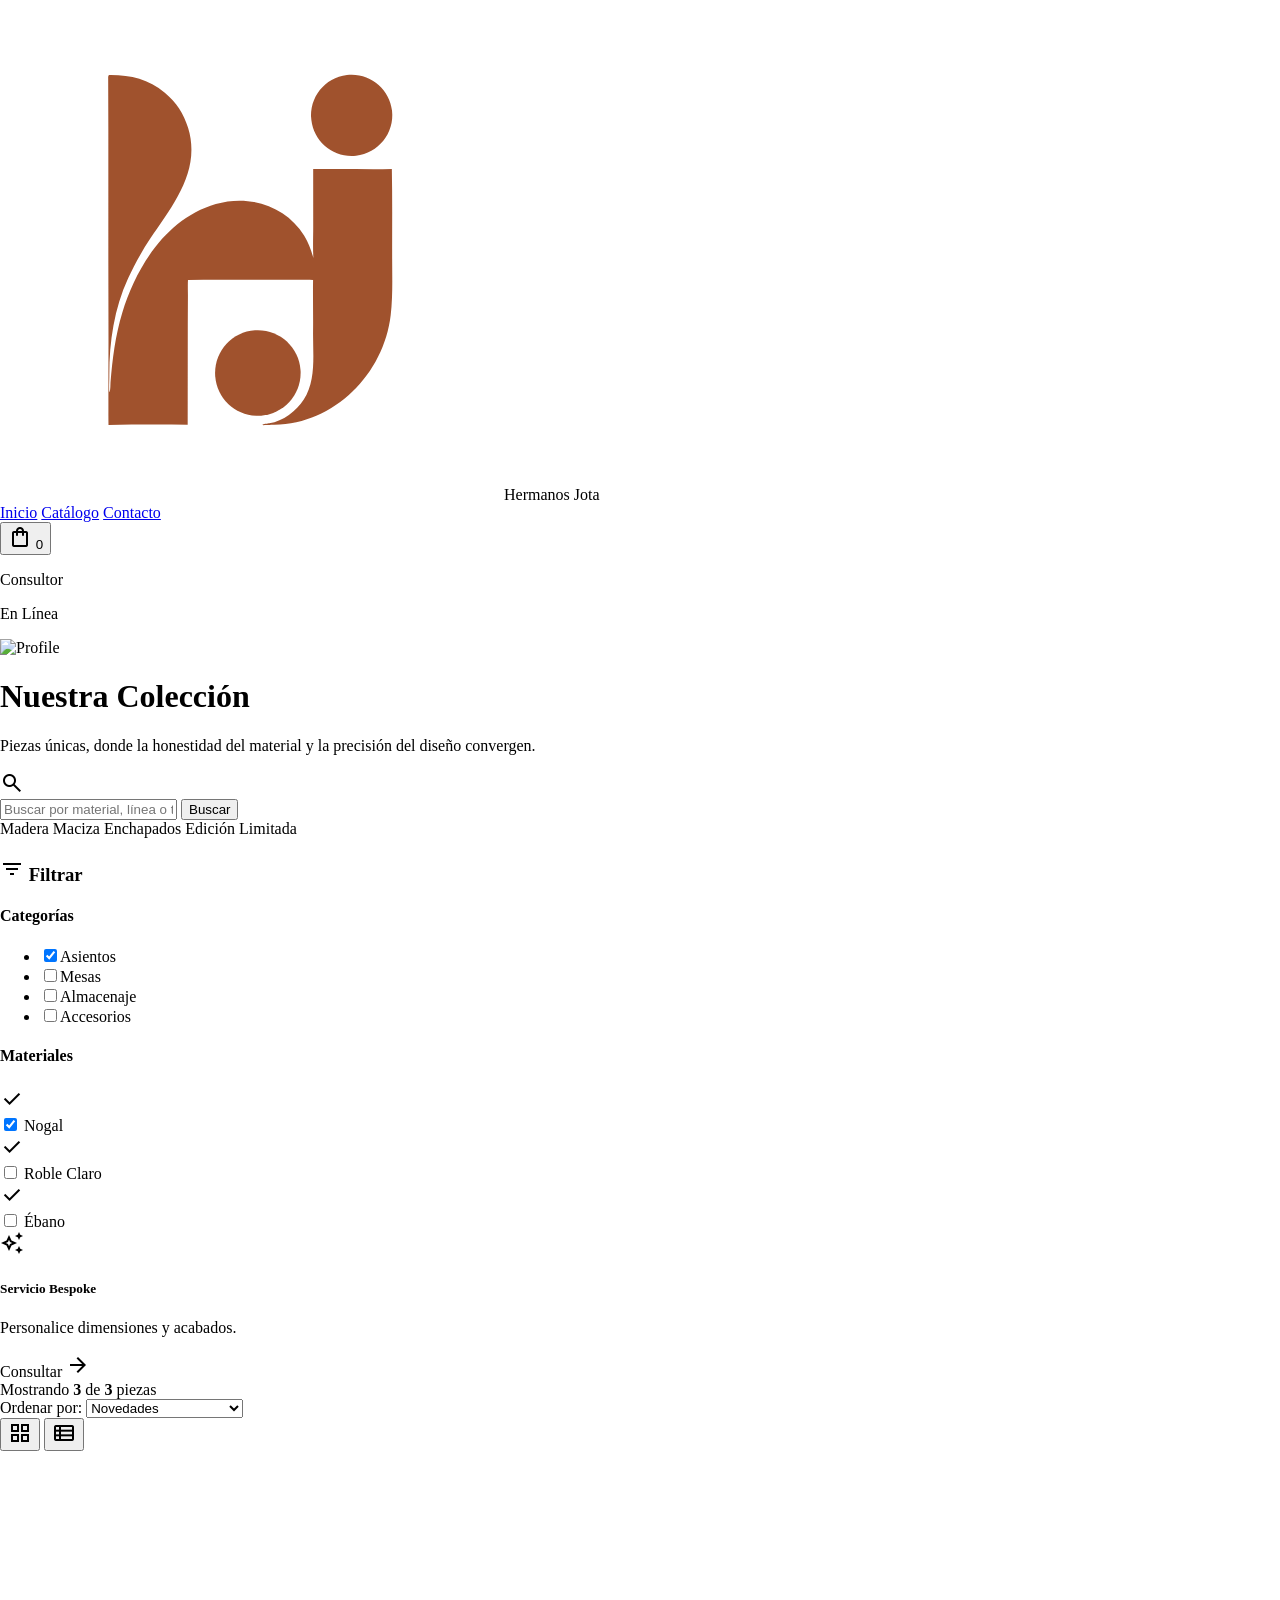
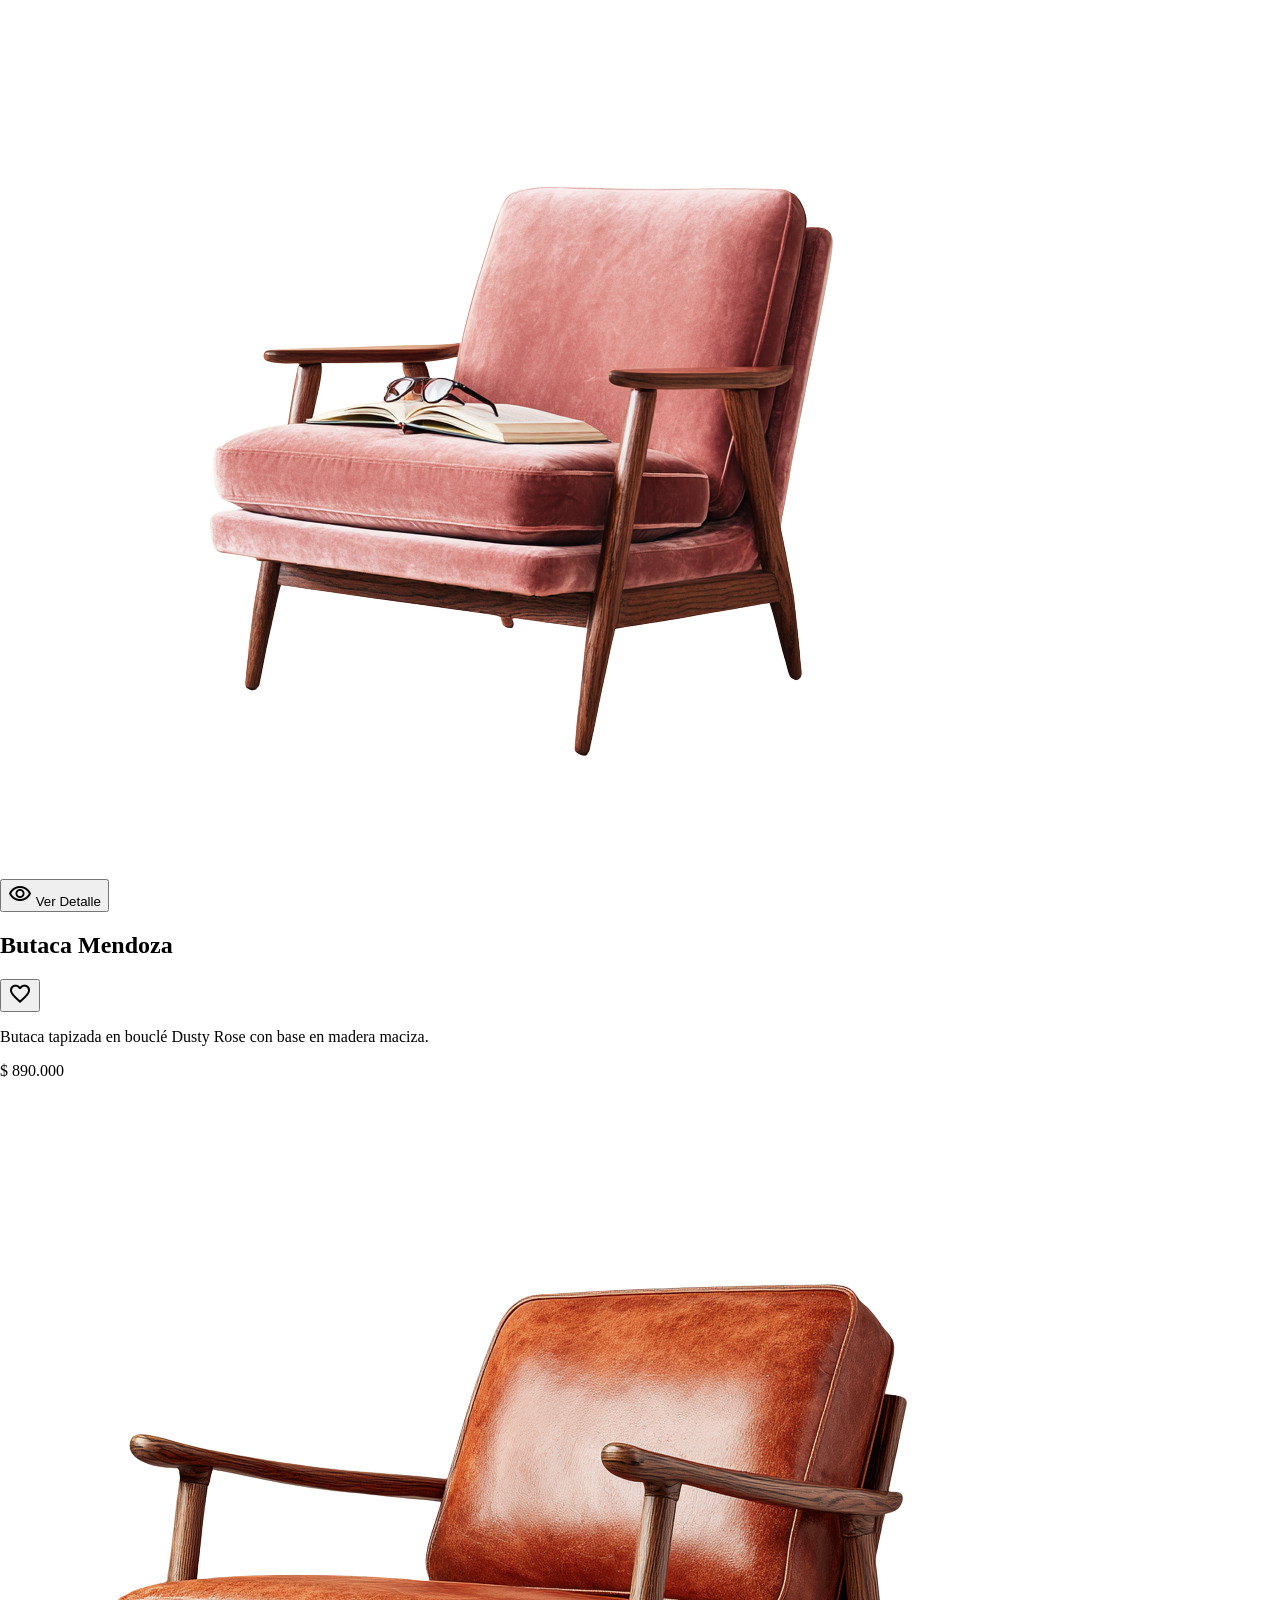
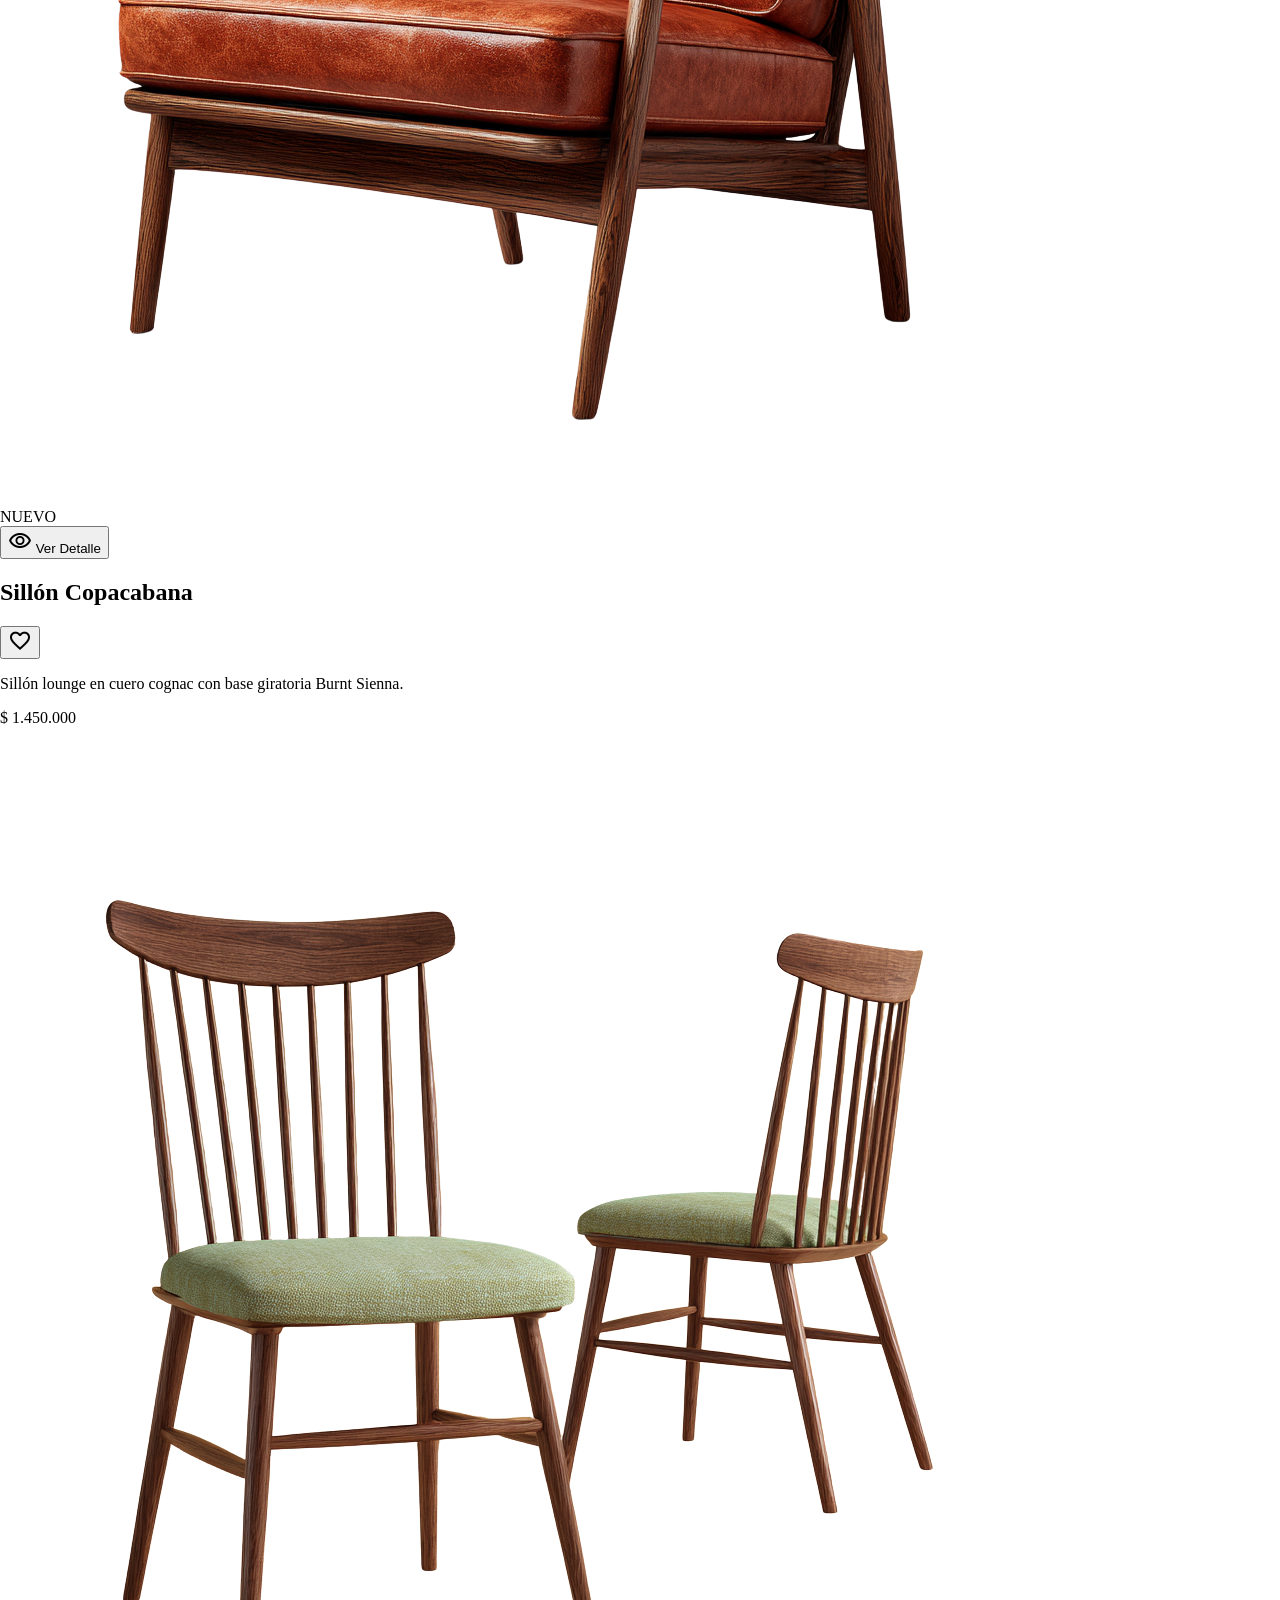
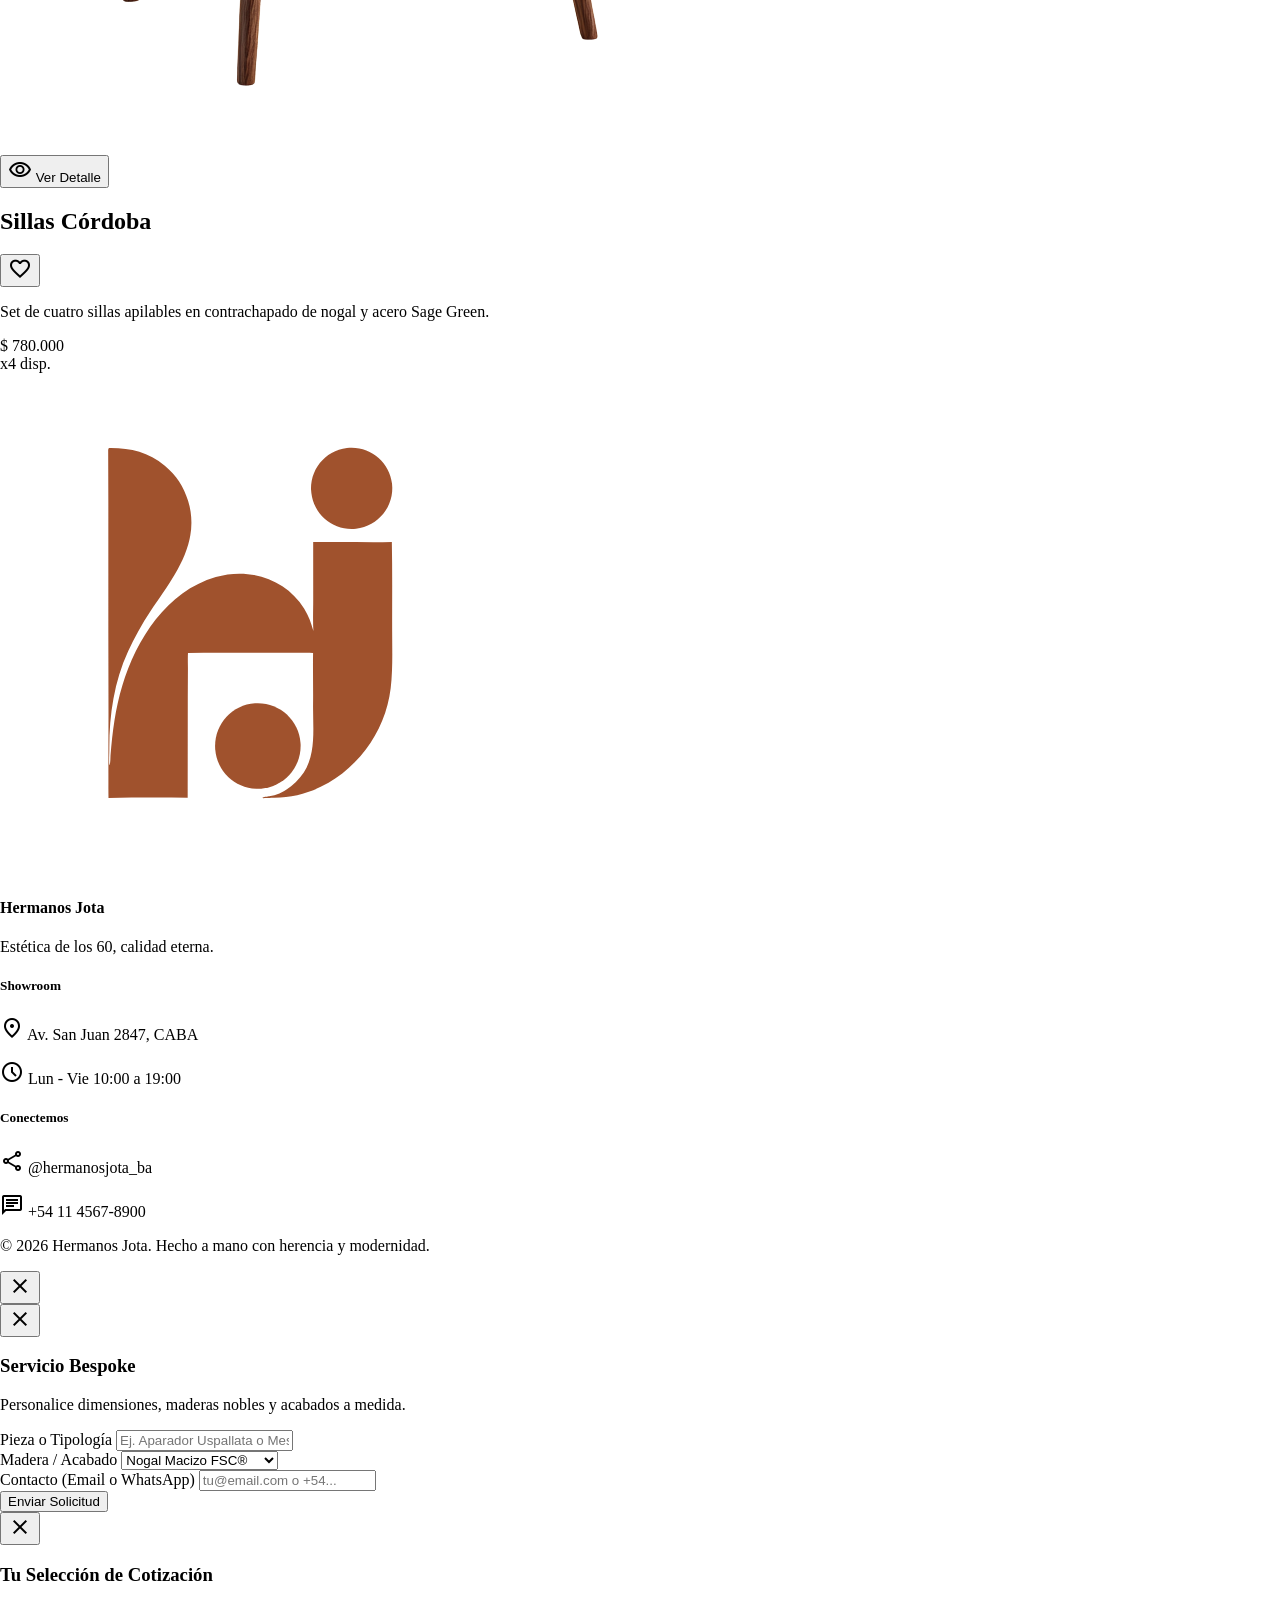
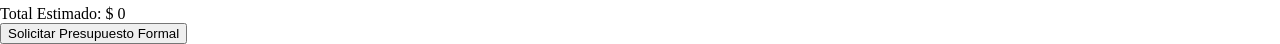
==== commit 88811ecf: "Agregar contacto.html, trasladar un script a app.js e integrar enlaces" ====
--- a/catalogo.html
+++ b/catalogo.html
@@ -140,7 +140,7 @@
       <nav class="hidden md:flex items-center gap-8">
         <a class="font-label-md text-label-md text-on-surface-variant hover:text-primary transition-colors tracking-widest uppercase" href="index.html">Inicio</a>
         <a aria-current="page" class="transition-colors tracking-widest uppercase text-primary font-semibold border-b-2 border-primary" href="catalogo.html">Catálogo</a>
-        <a class="font-label-md text-label-md text-on-surface-variant hover:text-primary transition-colors tracking-widest uppercase" href="index.html#contacto">Contacto</a>
+        <a class="font-label-md text-label-md text-on-surface-variant hover:text-primary transition-colors tracking-widest uppercase" href="contacto.html">Contacto</a>
       </nav>
       <div class="flex items-center gap-6">
         <button class="relative p-2 text-on-surface-variant hover:text-primary transition-colors" onclick="openCartModal()">
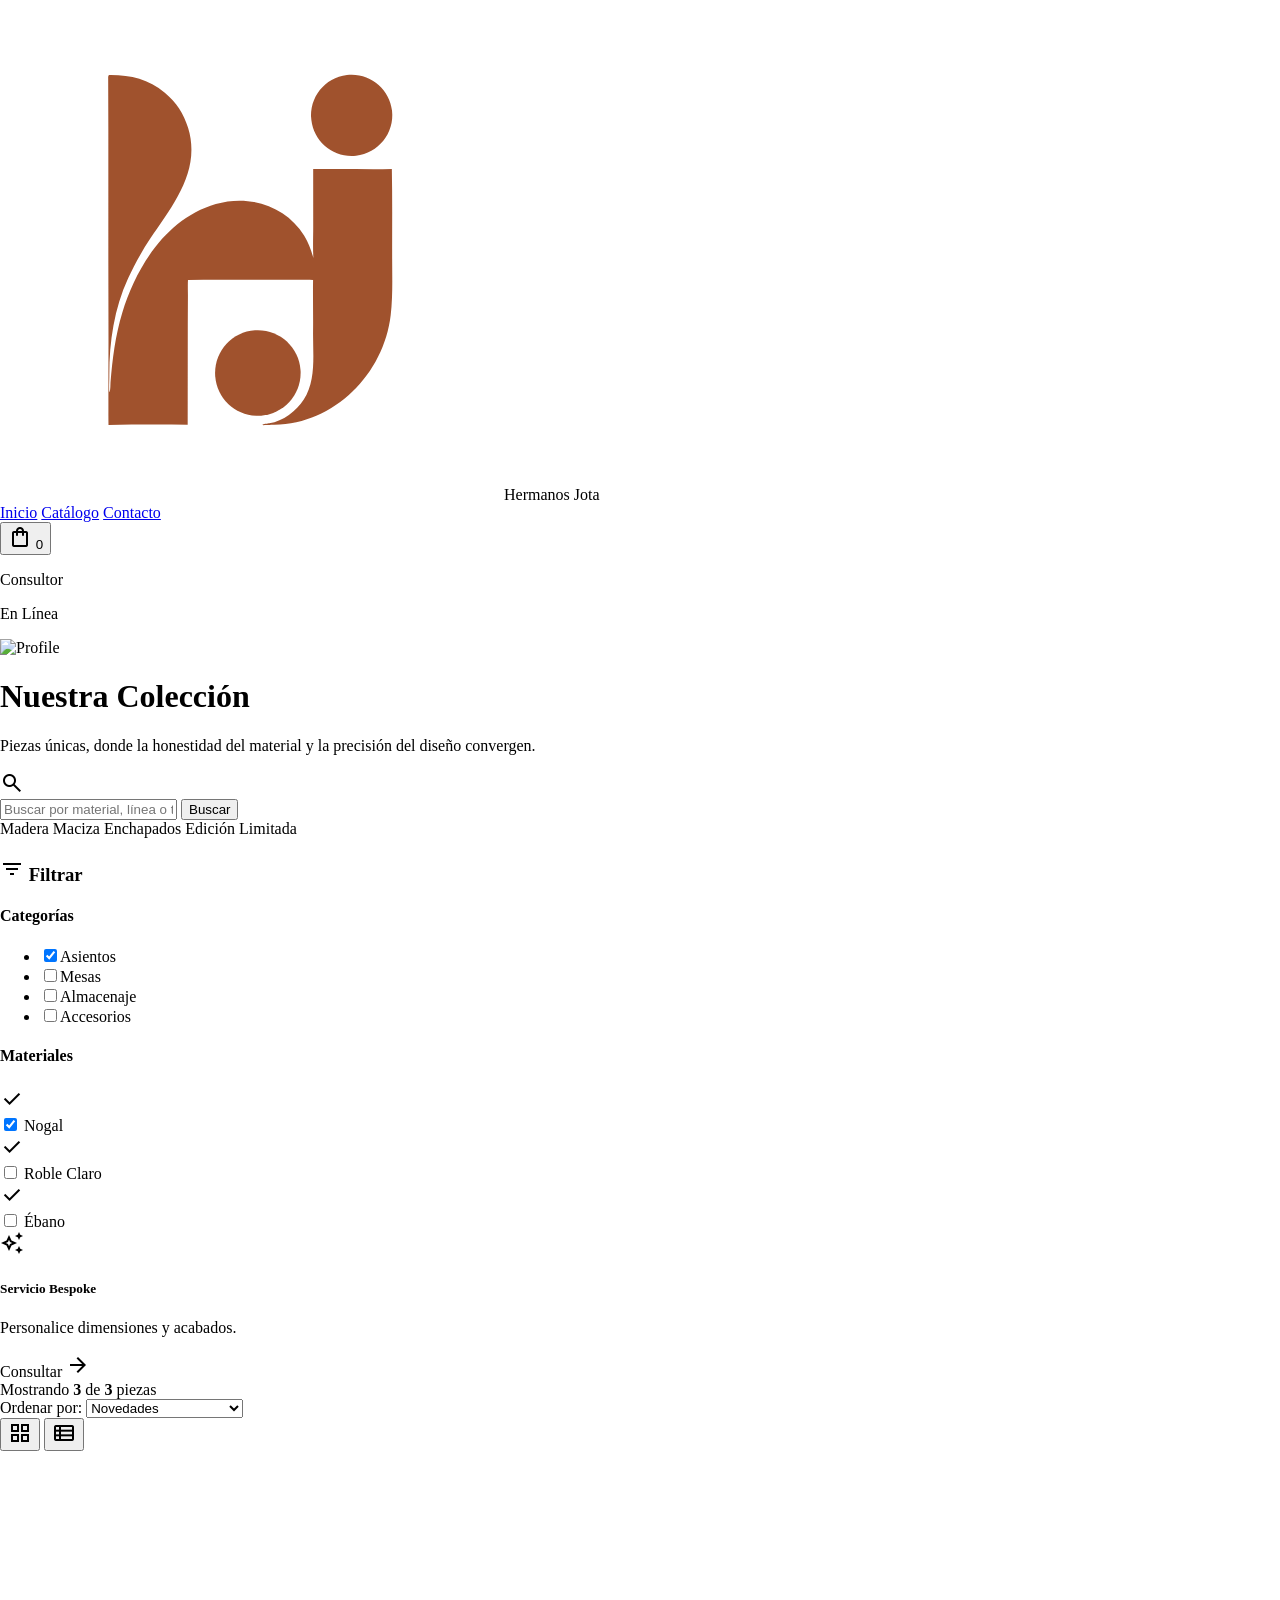
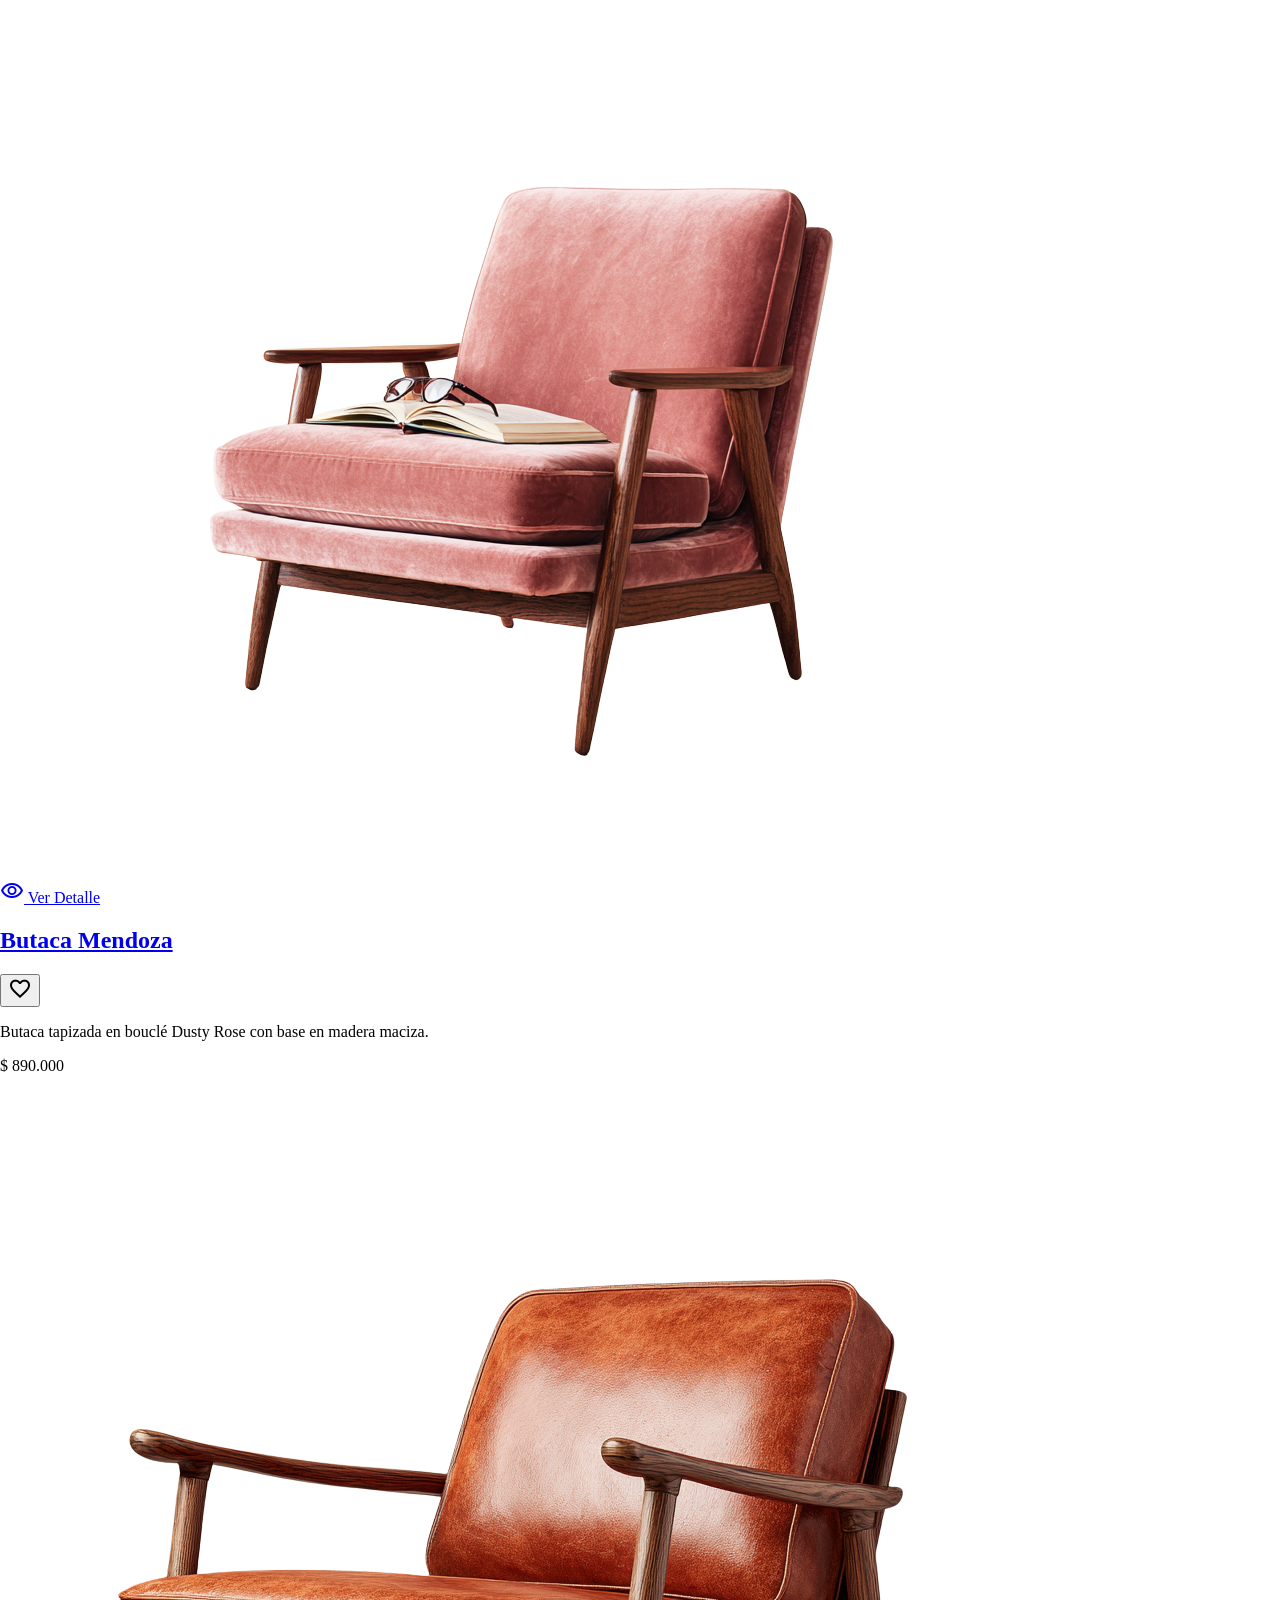
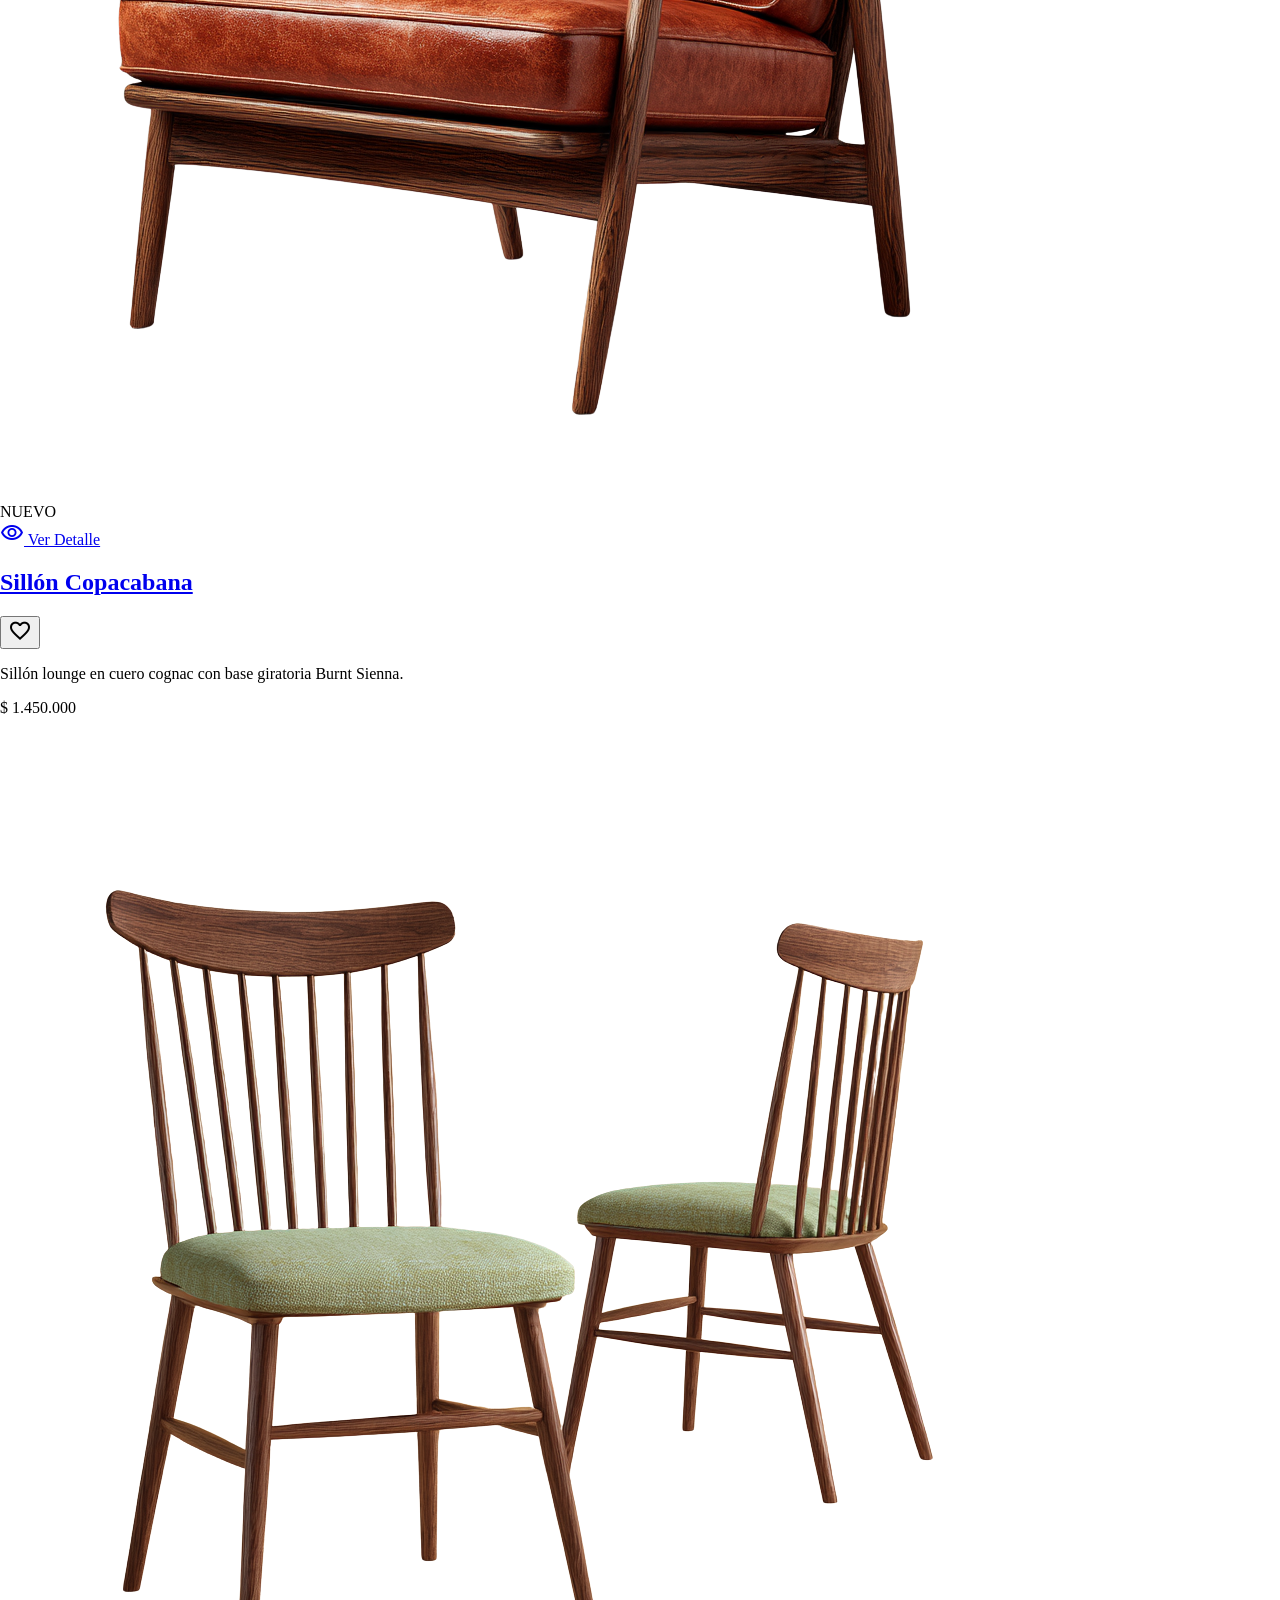
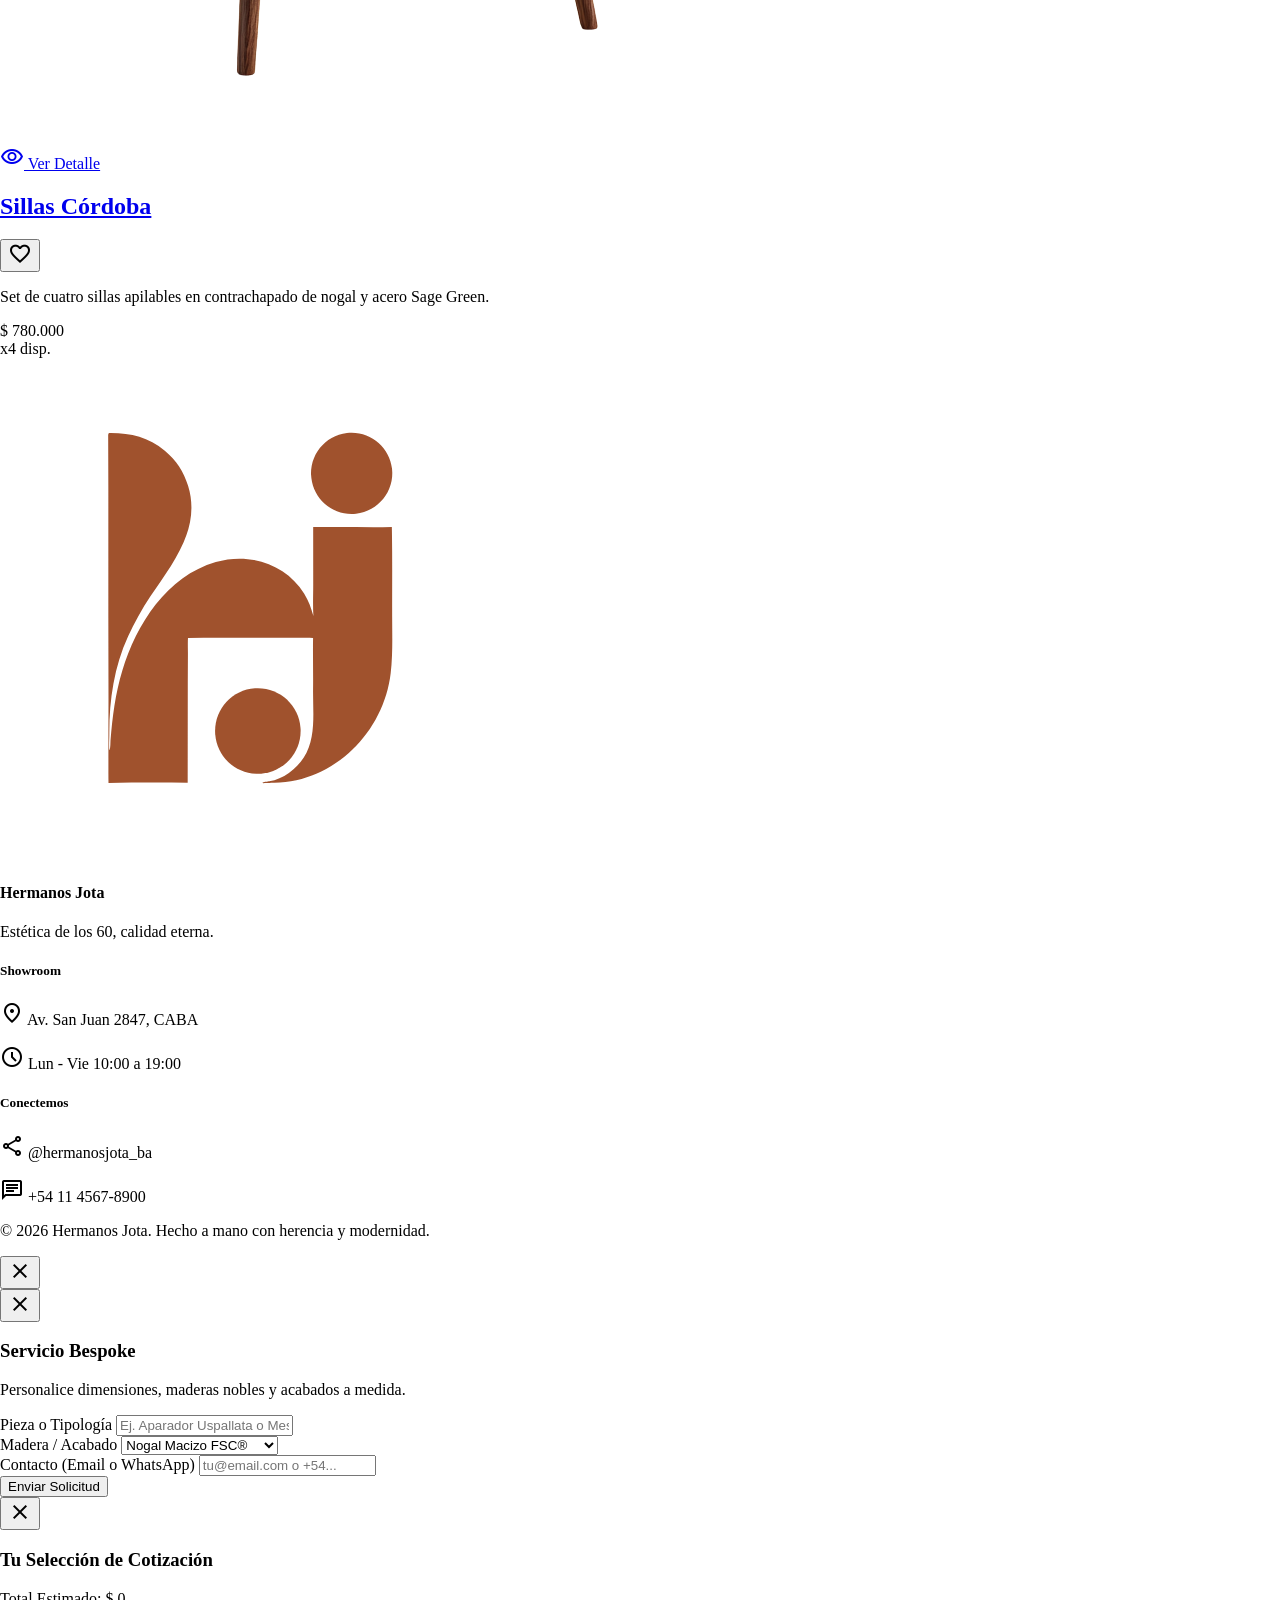
==== commit d092fc4f: "Merge main y se añade página de contacto" ====
--- a/catalogo.html
+++ b/catalogo.html
@@ -1,32 +1,49 @@
 <!DOCTYPE html>
 <html lang="es">
+
 <head>
-  <meta charset="utf-8"/>
-  <meta content="width=device-width, initial-scale=1.0" name="viewport"/>
+  <meta charset="utf-8" />
+  <meta content="width=device-width, initial-scale=1.0" name="viewport" />
   <title>Nuestra Colección | Hermanos Jota</title>
   <style>
     @layer base {
-      html, body { margin: 0; padding: 0; scroll-behavior: smooth; }
-      main > :first-child { margin-top: 0 !important; }
-      main > :last-child { margin-bottom: 0 !important; }
-    }
-    
+
+      html,
+      body {
+        margin: 0;
+        padding: 0;
+        scroll-behavior: smooth;
+      }
+
+      main> :first-child {
+        margin-top: 0 !important;
+      }
+
+      main> :last-child {
+        margin-bottom: 0 !important;
+      }
+    }
+
     /* Scrollbar Oficial Hermanos Jota */
     ::-webkit-scrollbar {
       width: 10px;
       height: 10px;
     }
+
     ::-webkit-scrollbar-track {
       background: #F5E6D3;
     }
+
     ::-webkit-scrollbar-thumb {
       background: #A0522D;
       border-radius: 5px;
       border: 2px solid #F5E6D3;
     }
+
     ::-webkit-scrollbar-thumb:hover {
       background: #823B18;
     }
+
     * {
       scrollbar-width: thin;
       scrollbar-color: #A0522D #F5E6D3;
@@ -124,35 +141,49 @@
       }
     };
   </script>
-  <link href="https://fonts.googleapis.com/css2?family=Inter:wght@400;500;600&amp;family=Playfair+Display:wght@600;700&amp;display=swap" rel="stylesheet"/>
-  <link href="https://fonts.googleapis.com/css2?family=Material+Symbols+Outlined:opsz,wght,FILL,GRAD@24,400,0,0" rel="stylesheet"/>
-  <link href="https://fonts.googleapis.com/css2?family=Material+Symbols+Outlined:wght,FILL@100..700,0..1&amp;display=swap" rel="stylesheet"/>
+  <link
+    href="https://fonts.googleapis.com/css2?family=Inter:wght@400;500;600&amp;family=Playfair+Display:wght@600;700&amp;display=swap"
+    rel="stylesheet" />
+  <link href="https://fonts.googleapis.com/css2?family=Material+Symbols+Outlined:opsz,wght,FILL,GRAD@24,400,0,0"
+    rel="stylesheet" />
+  <link
+    href="https://fonts.googleapis.com/css2?family=Material+Symbols+Outlined:wght,FILL@100..700,0..1&amp;display=swap"
+    rel="stylesheet" />
 </head>
+
 <body class="bg-surface font-body-md text-on-surface">
 
   <!-- HEADER -->
   <header class="fixed top-0 w-full z-50 bg-surface/90 backdrop-blur-md shadow-[0_1px_12px_rgba(74,50,40,0.06)]">
     <div class="h-20 max-w-[1280px] mx-auto px-margin-desktop flex items-center justify-between">
       <div class="flex items-center gap-4">
-        <img alt="Logo Circular hj" class="h-10 w-auto object-contain" src="assets/images/logo.svg"/>
+        <img alt="Logo Circular hj" class="h-10 w-auto object-contain" src="assets/images/logo.svg" />
         <span class="font-headline-md text-headline-md tracking-tight text-primary">Hermanos Jota</span>
       </div>
       <nav class="hidden md:flex items-center gap-8">
-        <a class="font-label-md text-label-md text-on-surface-variant hover:text-primary transition-colors tracking-widest uppercase" href="index.html">Inicio</a>
-        <a aria-current="page" class="transition-colors tracking-widest uppercase text-primary font-semibold border-b-2 border-primary" href="catalogo.html">Catálogo</a>
-        <a class="font-label-md text-label-md text-on-surface-variant hover:text-primary transition-colors tracking-widest uppercase" href="contacto.html">Contacto</a>
+        <a class="font-label-md text-label-md text-on-surface-variant hover:text-primary transition-colors tracking-widest uppercase"
+          href="index.html">Inicio</a>
+        <a aria-current="page"
+          class="transition-colors tracking-widest uppercase text-primary font-semibold border-b-2 border-primary"
+          href="catalogo.html">Catálogo</a>
+        <a class="font-label-md text-label-md text-on-surface-variant hover:text-primary transition-colors tracking-widest uppercase"
+          href="contacto.html">Contacto</a>
       </nav>
       <div class="flex items-center gap-6">
-        <button class="relative p-2 text-on-surface-variant hover:text-primary transition-colors" onclick="openCartModal()">
+        <button class="relative p-2 text-on-surface-variant hover:text-primary transition-colors"
+          onclick="openCartModal()">
           <span class="material-symbols-outlined">shopping_bag</span>
-          <span id="cartCount" class="absolute top-0 right-0 bg-primary text-on-primary text-[10px] w-4 h-4 rounded-full flex items-center justify-center font-bold">0</span>
+          <span id="cartCount"
+            class="absolute top-0 right-0 bg-primary text-on-primary text-[10px] w-4 h-4 rounded-full flex items-center justify-center font-bold">0</span>
         </button>
-        <div class="flex items-center gap-3 pl-6 border-l border-outline-variant cursor-pointer" onclick="openBespokeModal('Consulta General')">
+        <div class="flex items-center gap-3 pl-6 border-l border-outline-variant cursor-pointer"
+          onclick="openBespokeModal('Consulta General')">
           <div class="text-right hidden sm:block">
             <p class="font-label-sm text-label-sm text-on-surface-variant">Consultor</p>
             <p class="font-label-md text-label-md text-on-surface">En Línea</p>
           </div>
-          <img alt="Profile" class="w-9 h-9 rounded-full object-cover ring-2 ring-surface-container-high" src="https://lh3.googleusercontent.com/aida-public/[base64]"/>
+          <img alt="Profile" class="w-9 h-9 rounded-full object-cover ring-2 ring-surface-container-high"
+            src="https://lh3.googleusercontent.com/aida-public/[base64]" />
         </div>
       </div>
     </div>
@@ -162,29 +193,48 @@
   <main class="w-full pt-20 bg-surface">
     <div class="flex flex-col w-full">
       <!-- Header with Search -->
-      <div class="w-full bg-surface-container py-8 md:py-16 px-margin-mobile md:px-margin-desktop rounded-b-xl shadow-sm mb-16 relative overflow-hidden">
-        <div class="absolute -top-32 -right-32 w-96 h-96 bg-primary-container/10 rounded-full blur-3xl pointer-events-none"></div>
-        <div class="absolute top-1/2 -left-32 w-72 h-72 bg-secondary-container/20 rounded-full blur-3xl pointer-events-none"></div>
-        <div class="max-w-[1280px] mx-auto flex flex-col md:flex-row md:items-center justify-between gap-8 relative z-10">
+      <div
+        class="w-full bg-surface-container py-8 md:py-16 px-margin-mobile md:px-margin-desktop rounded-b-xl shadow-sm mb-16 relative overflow-hidden">
+        <div
+          class="absolute -top-32 -right-32 w-96 h-96 bg-primary-container/10 rounded-full blur-3xl pointer-events-none">
+        </div>
+        <div
+          class="absolute top-1/2 -left-32 w-72 h-72 bg-secondary-container/20 rounded-full blur-3xl pointer-events-none">
+        </div>
+        <div
+          class="max-w-[1280px] mx-auto flex flex-col md:flex-row md:items-center justify-between gap-8 relative z-10">
           <div class="flex-1 max-w-2xl">
-            <h1 class="font-display-lg-mobile md:font-display-lg text-display-lg-mobile md:text-display-lg text-on-surface mb-4">Nuestra Colección</h1>
-            <p class="font-body-lg text-body-lg text-on-surface-variant max-w-xl">Piezas únicas, donde la honestidad del material y la precisión del diseño convergen.</p>
+            <h1
+              class="font-display-lg-mobile md:font-display-lg text-display-lg-mobile md:text-display-lg text-on-surface mb-4">
+              Nuestra Colección</h1>
+            <p class="font-body-lg text-body-lg text-on-surface-variant max-w-xl">Piezas únicas, donde la honestidad del
+              material y la precisión del diseño convergen.</p>
           </div>
           <div class="flex-1 w-full max-w-md">
             <div class="relative group">
-              <div class="absolute inset-y-0 left-0 pl-4 flex items-center pointer-events-none text-primary transition-colors group-focus-within:text-primary">
+              <div
+                class="absolute inset-y-0 left-0 pl-4 flex items-center pointer-events-none text-primary transition-colors group-focus-within:text-primary">
                 <span class="material-symbols-outlined text-[20px]">search</span>
               </div>
-              <input id="searchInput" class="w-full pl-12 pr-4 py-4 bg-surface text-on-surface font-body-md text-body-md rounded-lg shadow-sm focus:outline-none focus:ring-2 focus:ring-primary/50 transition-shadow placeholder:text-on-surface-variant/50" placeholder="Buscar por material, línea o tipo..." type="text"/>
-              <button id="searchBtn" class="absolute inset-y-2 right-2 px-4 bg-primary text-on-primary font-label-md text-label-md rounded shadow-sm hover:-translate-y-0.5 transition-transform">
+              <input id="searchInput"
+                class="w-full pl-12 pr-4 py-4 bg-surface text-on-surface font-body-md text-body-md rounded-lg shadow-sm focus:outline-none focus:ring-2 focus:ring-primary/50 transition-shadow placeholder:text-on-surface-variant/50"
+                placeholder="Buscar por material, línea o tipo..." type="text" />
+              <button id="searchBtn"
+                class="absolute inset-y-2 right-2 px-4 bg-primary text-on-primary font-label-md text-label-md rounded shadow-sm hover:-translate-y-0.5 transition-transform">
                 Buscar
               </button>
             </div>
             <!-- Quick Filters / Tags -->
             <div class="mt-4 flex flex-wrap gap-2">
-              <span class="quick-tag font-label-sm text-label-sm px-3 py-1 bg-surface rounded-full text-on-surface-variant shadow-sm cursor-pointer hover:bg-primary hover:text-on-primary transition-colors" data-tag="madera-maciza">Madera Maciza</span>
-              <span class="quick-tag font-label-sm text-label-sm px-3 py-1 bg-surface rounded-full text-on-surface-variant shadow-sm cursor-pointer hover:bg-primary hover:text-on-primary transition-colors" data-tag="enchapados">Enchapados</span>
-              <span class="quick-tag font-label-sm text-label-sm px-3 py-1 bg-surface rounded-full text-on-surface-variant shadow-sm cursor-pointer hover:bg-primary hover:text-on-primary transition-colors" data-tag="edicion-limitada">Edición Limitada</span>
+              <span
+                class="quick-tag font-label-sm text-label-sm px-3 py-1 bg-surface rounded-full text-on-surface-variant shadow-sm cursor-pointer hover:bg-primary hover:text-on-primary transition-colors"
+                data-tag="madera-maciza">Madera Maciza</span>
+              <span
+                class="quick-tag font-label-sm text-label-sm px-3 py-1 bg-surface rounded-full text-on-surface-variant shadow-sm cursor-pointer hover:bg-primary hover:text-on-primary transition-colors"
+                data-tag="enchapados">Enchapados</span>
+              <span
+                class="quick-tag font-label-sm text-label-sm px-3 py-1 bg-surface rounded-full text-on-surface-variant shadow-sm cursor-pointer hover:bg-primary hover:text-on-primary transition-colors"
+                data-tag="edicion-limitada">Edición Limitada</span>
             </div>
           </div>
         </div>
@@ -193,57 +243,81 @@
       <!-- Main Content Area: Sidebar + Grid -->
       <div class="max-w-[1280px] mx-auto px-margin-mobile md:px-margin-desktop w-full pb-32" id="catalogSection">
         <div class="flex flex-col lg:flex-row gap-gutter items-start">
-          
+
           <!-- Sidebar Filters -->
-          <aside class="w-full lg:w-64 shrink-0 space-y-8 sticky top-28 bg-surface p-6 rounded-xl shadow-sm z-10 lg:z-auto">
+          <aside
+            class="w-full lg:w-64 shrink-0 space-y-8 sticky top-28 bg-surface p-6 rounded-xl shadow-sm z-10 lg:z-auto">
             <div>
-              <h3 class="font-label-md text-label-md uppercase tracking-widest text-on-surface mb-6 flex items-center gap-2">
+              <h3
+                class="font-label-md text-label-md uppercase tracking-widest text-on-surface mb-6 flex items-center gap-2">
                 <span class="material-symbols-outlined text-[18px]">filter_list</span> Filtrar
               </h3>
-              
+
               <!-- Categorías -->
               <div class="mb-8">
                 <h4 class="font-headline-md text-headline-md text-on-surface mb-4">Categorías</h4>
                 <ul class="space-y-3 font-body-md text-body-md text-on-surface-variant">
-                  <li><label class="flex items-center gap-3 cursor-pointer group"><input checked="" class="accent-primary w-4 h-4 filter-cat" data-category="asientos" type="checkbox"/><span class="group-hover:text-primary transition-colors">Asientos</span></label></li>
-                  <li><label class="flex items-center gap-3 cursor-pointer group"><input class="accent-primary w-4 h-4 filter-cat" data-category="mesas" type="checkbox"/><span class="group-hover:text-primary transition-colors">Mesas</span></label></li>
-                  <li><label class="flex items-center gap-3 cursor-pointer group"><input class="accent-primary w-4 h-4 filter-cat" data-category="almacenaje" type="checkbox"/><span class="group-hover:text-primary transition-colors">Almacenaje</span></label></li>
-                  <li><label class="flex items-center gap-3 cursor-pointer group"><input class="accent-primary w-4 h-4 filter-cat" data-category="accesorios" type="checkbox"/><span class="group-hover:text-primary transition-colors">Accesorios</span></label></li>
+                  <li><label class="flex items-center gap-3 cursor-pointer group"><input checked=""
+                        class="accent-primary w-4 h-4 filter-cat" data-category="asientos" type="checkbox" /><span
+                        class="group-hover:text-primary transition-colors">Asientos</span></label></li>
+                  <li><label class="flex items-center gap-3 cursor-pointer group"><input
+                        class="accent-primary w-4 h-4 filter-cat" data-category="mesas" type="checkbox" /><span
+                        class="group-hover:text-primary transition-colors">Mesas</span></label></li>
+                  <li><label class="flex items-center gap-3 cursor-pointer group"><input
+                        class="accent-primary w-4 h-4 filter-cat" data-category="almacenaje" type="checkbox" /><span
+                        class="group-hover:text-primary transition-colors">Almacenaje</span></label></li>
+                  <li><label class="flex items-center gap-3 cursor-pointer group"><input
+                        class="accent-primary w-4 h-4 filter-cat" data-category="accesorios" type="checkbox" /><span
+                        class="group-hover:text-primary transition-colors">Accesorios</span></label></li>
                 </ul>
               </div>
-              
+
               <!-- Materiales -->
               <div>
                 <h4 class="font-headline-md text-headline-md text-on-surface mb-4">Materiales</h4>
                 <div class="flex flex-col gap-3">
                   <label class="flex items-center gap-3 cursor-pointer group">
-                    <div class="w-5 h-5 rounded-sm bg-[#5c4033] shadow-inner flex items-center justify-center text-white/0 group-has-[:checked]:text-white"><span class="material-symbols-outlined text-[14px]">check</span></div>
-                    <input checked="" class="sr-only filter-mat" data-material="nogal" type="checkbox"/>
-                    <span class="font-body-md text-body-md text-on-surface-variant group-hover:text-primary transition-colors">Nogal</span>
+                    <div
+                      class="w-5 h-5 rounded-sm bg-[#5c4033] shadow-inner flex items-center justify-center text-white/0 group-has-[:checked]:text-white">
+                      <span class="material-symbols-outlined text-[14px]">check</span></div>
+                    <input checked="" class="sr-only filter-mat" data-material="nogal" type="checkbox" />
+                    <span
+                      class="font-body-md text-body-md text-on-surface-variant group-hover:text-primary transition-colors">Nogal</span>
                   </label>
                   <label class="flex items-center gap-3 cursor-pointer group">
-                    <div class="w-5 h-5 rounded-sm bg-[#d2b48c] shadow-inner flex items-center justify-center text-white/0 group-has-[:checked]:text-white"><span class="material-symbols-outlined text-[14px]">check</span></div>
-                    <input class="sr-only filter-mat" data-material="roble" type="checkbox"/>
-                    <span class="font-body-md text-body-md text-on-surface-variant group-hover:text-primary transition-colors">Roble Claro</span>
+                    <div
+                      class="w-5 h-5 rounded-sm bg-[#d2b48c] shadow-inner flex items-center justify-center text-white/0 group-has-[:checked]:text-white">
+                      <span class="material-symbols-outlined text-[14px]">check</span></div>
+                    <input class="sr-only filter-mat" data-material="roble" type="checkbox" />
+                    <span
+                      class="font-body-md text-body-md text-on-surface-variant group-hover:text-primary transition-colors">Roble
+                      Claro</span>
                   </label>
                   <label class="flex items-center gap-3 cursor-pointer group">
-                    <div class="w-5 h-5 rounded-sm bg-[#3a2f28] shadow-inner flex items-center justify-center text-white/0 group-has-[:checked]:text-white"><span class="material-symbols-outlined text-[14px]">check</span></div>
-                    <input class="sr-only filter-mat" data-material="ebano" type="checkbox"/>
-                    <span class="font-body-md text-body-md text-on-surface-variant group-hover:text-primary transition-colors">Ébano</span>
+                    <div
+                      class="w-5 h-5 rounded-sm bg-[#3a2f28] shadow-inner flex items-center justify-center text-white/0 group-has-[:checked]:text-white">
+                      <span class="material-symbols-outlined text-[14px]">check</span></div>
+                    <input class="sr-only filter-mat" data-material="ebano" type="checkbox" />
+                    <span
+                      class="font-body-md text-body-md text-on-surface-variant group-hover:text-primary transition-colors">Ébano</span>
                   </label>
                 </div>
               </div>
             </div>
 
             <!-- Servicio Bespoke -->
-            <div class="mt-12 bg-primary-container p-6 rounded-xl text-on-primary-container relative overflow-hidden group">
+            <div
+              class="mt-12 bg-primary-container p-6 rounded-xl text-on-primary-container relative overflow-hidden group">
               <div class="absolute inset-0 bg-gradient-to-br from-primary/20 to-transparent"></div>
               <div class="relative z-10">
                 <span class="material-symbols-outlined mb-2">auto_awesome</span>
                 <h5 class="font-headline-md text-headline-md mb-2">Servicio Bespoke</h5>
-                <p class="font-body-md text-body-md text-on-primary-container/80 mb-4">Personalice dimensiones y acabados.</p>
-                <a class="font-label-md text-label-md uppercase tracking-wider hover:underline flex items-center gap-1 cursor-pointer" onclick="openBespokeModal()">
-                  Consultar <span class="material-symbols-outlined text-[16px] group-hover:translate-x-1 transition-transform">arrow_forward</span>
+                <p class="font-body-md text-body-md text-on-primary-container/80 mb-4">Personalice dimensiones y
+                  acabados.</p>
+                <a class="font-label-md text-label-md uppercase tracking-wider hover:underline flex items-center gap-1 cursor-pointer"
+                  onclick="openBespokeModal()">
+                  Consultar <span
+                    class="material-symbols-outlined text-[16px] group-hover:translate-x-1 transition-transform">arrow_forward</span>
                 </a>
               </div>
             </div>
@@ -253,11 +327,14 @@
           <div class="flex-1 w-full min-w-0">
             <!-- Toolbar -->
             <div class="flex justify-between items-center mb-8 pb-4 border-b border-surface-variant hidden md:flex">
-              <span class="font-body-md text-body-md text-on-surface-variant">Mostrando <strong id="shownCount" class="text-on-surface">6</strong> de <strong id="totalPiecesCount">11</strong> piezas</span>
+              <span class="font-body-md text-body-md text-on-surface-variant">Mostrando <strong id="shownCount"
+                  class="text-on-surface">6</strong> de <strong id="totalPiecesCount">11</strong> piezas</span>
               <div class="flex items-center gap-6">
                 <div class="flex items-center gap-2">
-                  <span class="font-label-sm text-label-sm text-on-surface-variant uppercase tracking-widest">Ordenar por:</span>
-                  <select id="sortSelect" class="bg-transparent font-body-md text-body-md text-on-surface focus:outline-none cursor-pointer">
+                  <span class="font-label-sm text-label-sm text-on-surface-variant uppercase tracking-widest">Ordenar
+                    por:</span>
+                  <select id="sortSelect"
+                    class="bg-transparent font-body-md text-body-md text-on-surface focus:outline-none cursor-pointer">
                     <option value="novedades">Novedades</option>
                     <option value="precio-asc">Precio: Menor a Mayor</option>
                     <option value="precio-desc">Precio: Mayor a Menor</option>
@@ -266,7 +343,8 @@
                 </div>
                 <div class="flex gap-2 text-on-surface-variant">
                   <button class="p-1 text-primary"><span class="material-symbols-outlined">grid_view</span></button>
-                  <button class="p-1 hover:text-primary transition-colors"><span class="material-symbols-outlined">view_list</span></button>
+                  <button class="p-1 hover:text-primary transition-colors"><span
+                      class="material-symbols-outlined">view_list</span></button>
                 </div>
               </div>
             </div>
@@ -292,7 +370,7 @@
       <div class="grid grid-cols-1 md:grid-cols-3 gap-gutter items-start">
         <div class="space-y-4">
           <div class="flex items-center gap-3">
-            <img alt="Logo" class="h-8 opacity-80" src="assets/images/logo.svg"/>
+            <img alt="Logo" class="h-8 opacity-80" src="assets/images/logo.svg" />
             <div>
               <h4 class="font-headline-md text-headline-md text-on-surface">Hermanos Jota</h4>
               <p class="font-body-md text-body-md text-on-surface-variant">Estética de los 60, calidad eterna.</p>
@@ -302,46 +380,64 @@
         <div class="space-y-4">
           <div>
             <h5 class="font-label-md text-label-md text-primary uppercase tracking-widest mb-4">Showroom</h5>
-            <p class="font-body-md text-body-md text-on-surface-variant flex items-center gap-2"><span class="material-symbols-outlined text-sm">location_on</span> Av. San Juan 2847, CABA</p>
-            <p class="font-body-md text-body-md text-on-surface-variant flex items-center gap-2"><span class="material-symbols-outlined text-sm">schedule</span> Lun - Vie 10:00 a 19:00</p>
+            <p class="font-body-md text-body-md text-on-surface-variant flex items-center gap-2"><span
+                class="material-symbols-outlined text-sm">location_on</span> Av. San Juan 2847, CABA</p>
+            <p class="font-body-md text-body-md text-on-surface-variant flex items-center gap-2"><span
+                class="material-symbols-outlined text-sm">schedule</span> Lun - Vie 10:00 a 19:00</p>
           </div>
         </div>
         <div class="space-y-4">
           <div>
             <h5 class="font-label-md text-label-md text-primary uppercase tracking-widest mb-4">Conectemos</h5>
-            <p class="font-body-md text-body-md text-on-surface-variant flex items-center gap-2 hover:text-primary transition-colors cursor-pointer"><span class="material-symbols-outlined text-sm">share</span> @hermanosjota_ba</p>
-            <p class="font-body-md text-body-md text-on-surface-variant flex items-center gap-2 hover:text-primary transition-colors cursor-pointer"><span class="material-symbols-outlined text-sm">chat</span> +54 11 4567-8900</p>
+            <p
+              class="font-body-md text-body-md text-on-surface-variant flex items-center gap-2 hover:text-primary transition-colors cursor-pointer">
+              <span class="material-symbols-outlined text-sm">share</span> @hermanosjota_ba</p>
+            <p
+              class="font-body-md text-body-md text-on-surface-variant flex items-center gap-2 hover:text-primary transition-colors cursor-pointer">
+              <span class="material-symbols-outlined text-sm">chat</span> +54 11 4567-8900</p>
           </div>
         </div>
       </div>
       <div class="mt-16 pt-8 border-t border-outline-variant text-center">
-        <p class="font-label-sm text-label-sm text-on-surface-variant opacity-60 italic">© 2026 Hermanos Jota. Hecho a mano con herencia y modernidad.</p>
+        <p class="font-label-sm text-label-sm text-on-surface-variant opacity-60 italic">© 2026 Hermanos Jota. Hecho a
+          mano con herencia y modernidad.</p>
       </div>
     </div>
   </footer>
 
   <!-- PRODUCT MODAL -->
-  <div id="productModal" class="fixed inset-0 bg-on-background/50 backdrop-blur-sm z-50 flex items-center justify-center p-4 hidden">
+  <div id="productModal"
+    class="fixed inset-0 bg-on-background/50 backdrop-blur-sm z-50 flex items-center justify-center p-4 hidden">
     <div class="bg-surface rounded-xl p-8 max-w-2xl w-full shadow-xl relative max-h-[90vh] overflow-y-auto">
-      <button onclick="closeModal('productModal')" class="absolute top-4 right-4 text-on-surface-variant hover:text-primary"><span class="material-symbols-outlined">close</span></button>
+      <button onclick="closeModal('productModal')"
+        class="absolute top-4 right-4 text-on-surface-variant hover:text-primary"><span
+          class="material-symbols-outlined">close</span></button>
       <div id="productModalContent"></div>
     </div>
   </div>
 
   <!-- BESPOKE MODAL -->
-  <div id="bespokeModal" class="fixed inset-0 bg-on-background/50 backdrop-blur-sm z-50 flex items-center justify-center p-4 hidden">
+  <div id="bespokeModal"
+    class="fixed inset-0 bg-on-background/50 backdrop-blur-sm z-50 flex items-center justify-center p-4 hidden">
     <div class="bg-surface rounded-xl p-8 max-w-lg w-full shadow-xl relative">
-      <button onclick="closeBespokeModal()" class="absolute top-4 right-4 text-on-surface-variant hover:text-primary"><span class="material-symbols-outlined">close</span></button>
+      <button onclick="closeBespokeModal()"
+        class="absolute top-4 right-4 text-on-surface-variant hover:text-primary"><span
+          class="material-symbols-outlined">close</span></button>
       <h3 class="font-headline-md text-headline-md text-on-surface mb-2">Servicio Bespoke</h3>
-      <p class="font-body-md text-on-surface-variant mb-6">Personalice dimensiones, maderas nobles y acabados a medida.</p>
-      <form onsubmit="event.preventDefault(); showToast('Solicitud Bespoke recibida', '✨'); closeBespokeModal();" class="space-y-4">
+      <p class="font-body-md text-on-surface-variant mb-6">Personalice dimensiones, maderas nobles y acabados a medida.
+      </p>
+      <form onsubmit="event.preventDefault(); showToast('Solicitud Bespoke recibida', '✨'); closeBespokeModal();"
+        class="space-y-4">
         <div>
           <label class="block font-label-sm text-on-surface mb-1">Pieza o Tipología</label>
-          <input id="bespokePieceInput" class="w-full p-3 bg-surface-container rounded border border-outline-variant focus:outline-none focus:ring-1 focus:ring-primary" placeholder="Ej. Aparador Uspallata o Mesa Comedor Pampa" required />
+          <input id="bespokePieceInput"
+            class="w-full p-3 bg-surface-container rounded border border-outline-variant focus:outline-none focus:ring-1 focus:ring-primary"
+            placeholder="Ej. Aparador Uspallata o Mesa Comedor Pampa" required />
         </div>
         <div>
           <label class="block font-label-sm text-on-surface mb-1">Madera / Acabado</label>
-          <select class="w-full p-3 bg-surface-container rounded border border-outline-variant focus:outline-none focus:ring-1 focus:ring-primary">
+          <select
+            class="w-full p-3 bg-surface-container rounded border border-outline-variant focus:outline-none focus:ring-1 focus:ring-primary">
             <option>Nogal Macizo FSC®</option>
             <option>Roble Claro al Aceite</option>
             <option>Guatambú Macizo</option>
@@ -351,24 +447,32 @@
         </div>
         <div>
           <label class="block font-label-sm text-on-surface mb-1">Contacto (Email o WhatsApp)</label>
-          <input class="w-full p-3 bg-surface-container rounded border border-outline-variant focus:outline-none focus:ring-1 focus:ring-primary" placeholder="tu@email.com o +54..." required />
-        </div>
-        <button type="submit" class="w-full py-3 bg-primary text-on-primary font-label-md rounded shadow hover:bg-primary-container transition-colors">Enviar Solicitud</button>
+          <input
+            class="w-full p-3 bg-surface-container rounded border border-outline-variant focus:outline-none focus:ring-1 focus:ring-primary"
+            placeholder="tu@email.com o +54..." required />
+        </div>
+        <button type="submit"
+          class="w-full py-3 bg-primary text-on-primary font-label-md rounded shadow hover:bg-primary-container transition-colors">Enviar
+          Solicitud</button>
       </form>
     </div>
   </div>
 
   <!-- CART MODAL -->
-  <div id="cartModal" class="fixed inset-0 bg-on-background/50 backdrop-blur-sm z-50 flex items-center justify-center p-4 hidden">
+  <div id="cartModal"
+    class="fixed inset-0 bg-on-background/50 backdrop-blur-sm z-50 flex items-center justify-center p-4 hidden">
     <div class="bg-surface rounded-xl p-8 max-w-md w-full shadow-xl relative">
-      <button onclick="closeModal('cartModal')" class="absolute top-4 right-4 text-on-surface-variant hover:text-primary"><span class="material-symbols-outlined">close</span></button>
+      <button onclick="closeModal('cartModal')"
+        class="absolute top-4 right-4 text-on-surface-variant hover:text-primary"><span
+          class="material-symbols-outlined">close</span></button>
       <h3 class="font-headline-md text-headline-md text-on-surface mb-2">Tu Selección de Cotización</h3>
       <div id="cartItemsList" class="my-4 max-h-60 overflow-y-auto"></div>
       <div class="flex justify-between items-center py-3 border-t border-outline-variant">
         <span class="font-semibold">Total Estimado:</span>
         <span id="cartTotalAmount" class="font-bold text-primary font-headline-md text-lg">$ 0</span>
       </div>
-      <button onclick="closeModal('cartModal'); showToast('Cotización enviada a Hermanos Jota', '✓')" class="w-full py-3 bg-primary text-on-primary font-label-md rounded shadow hover:bg-primary-container transition-colors mt-4">
+      <button onclick="closeModal('cartModal'); showToast('Cotización enviada a Hermanos Jota', '✓')"
+        class="w-full py-3 bg-primary text-on-primary font-label-md rounded shadow hover:bg-primary-container transition-colors mt-4">
         Solicitar Presupuesto Formal
       </button>
     </div>
@@ -379,4 +483,5 @@
 
   <script src="app.js"></script>
 </body>
-</html>
+
+</html>
